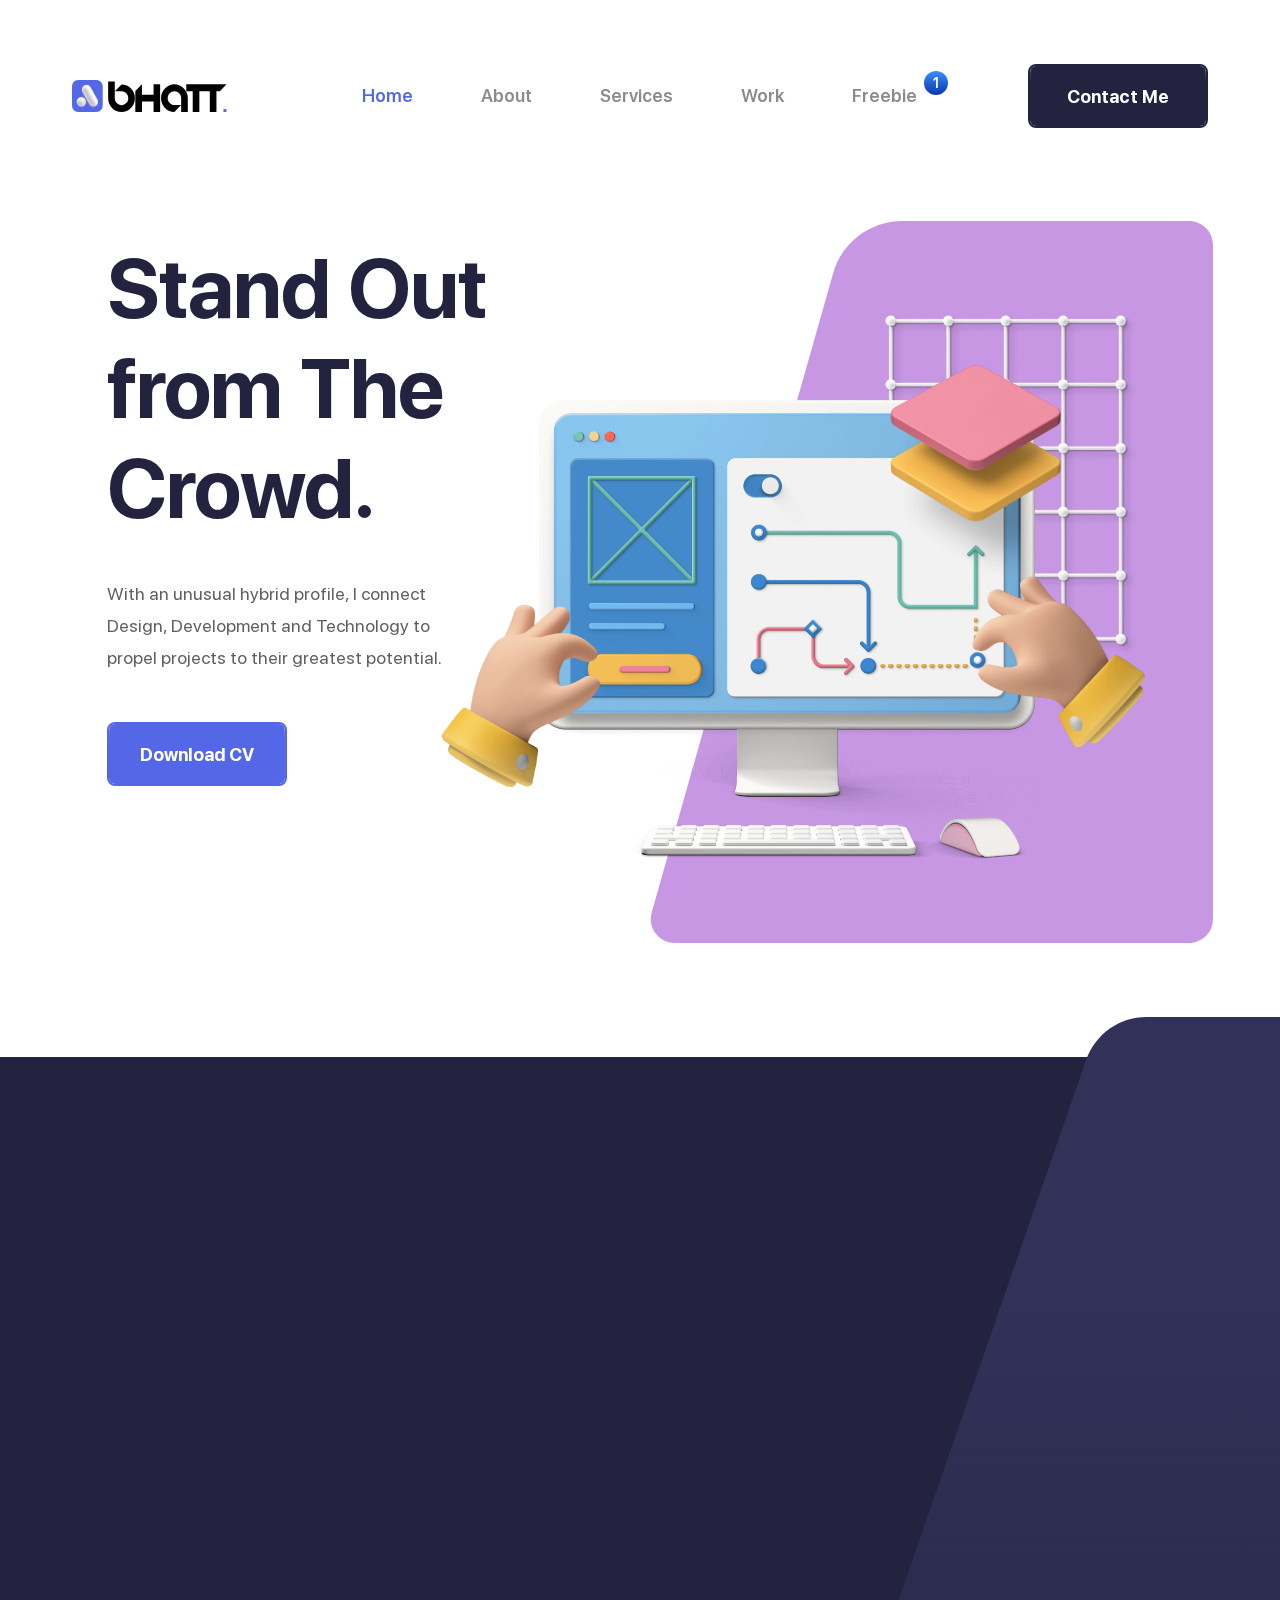
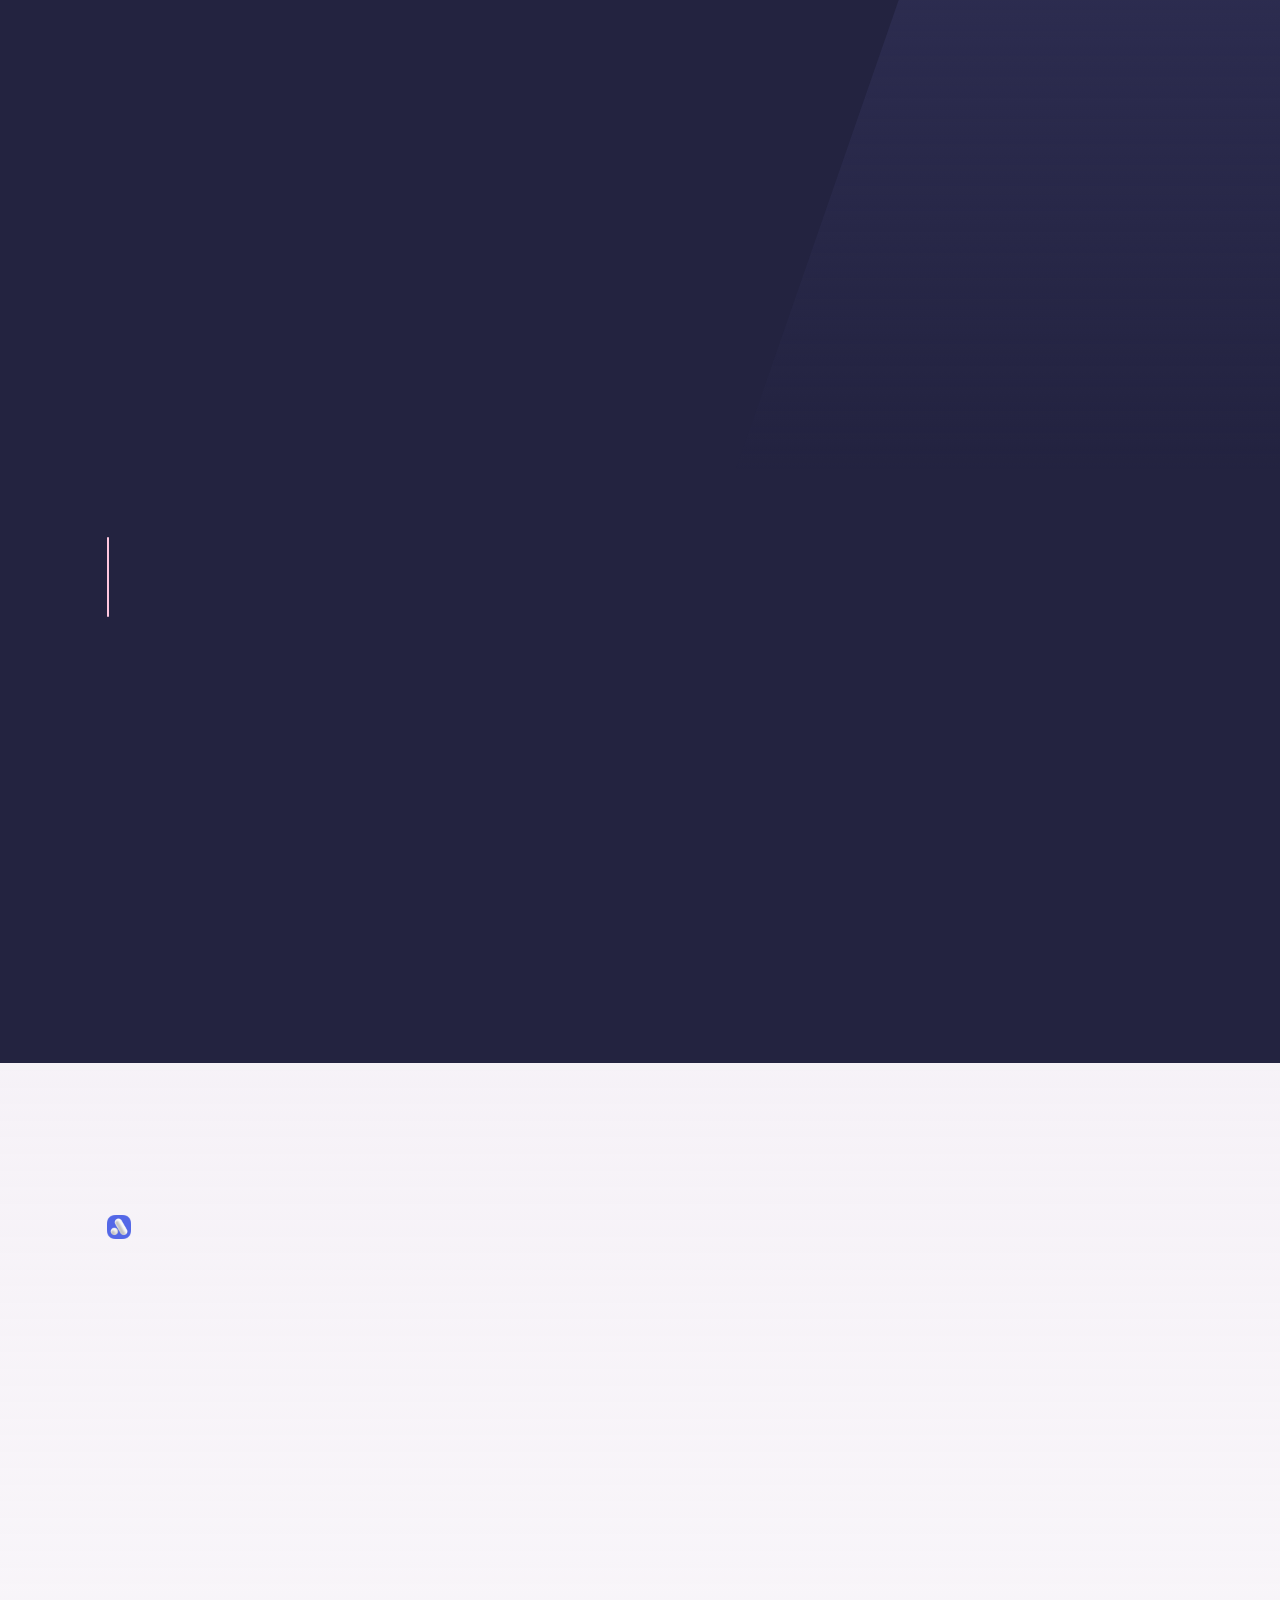
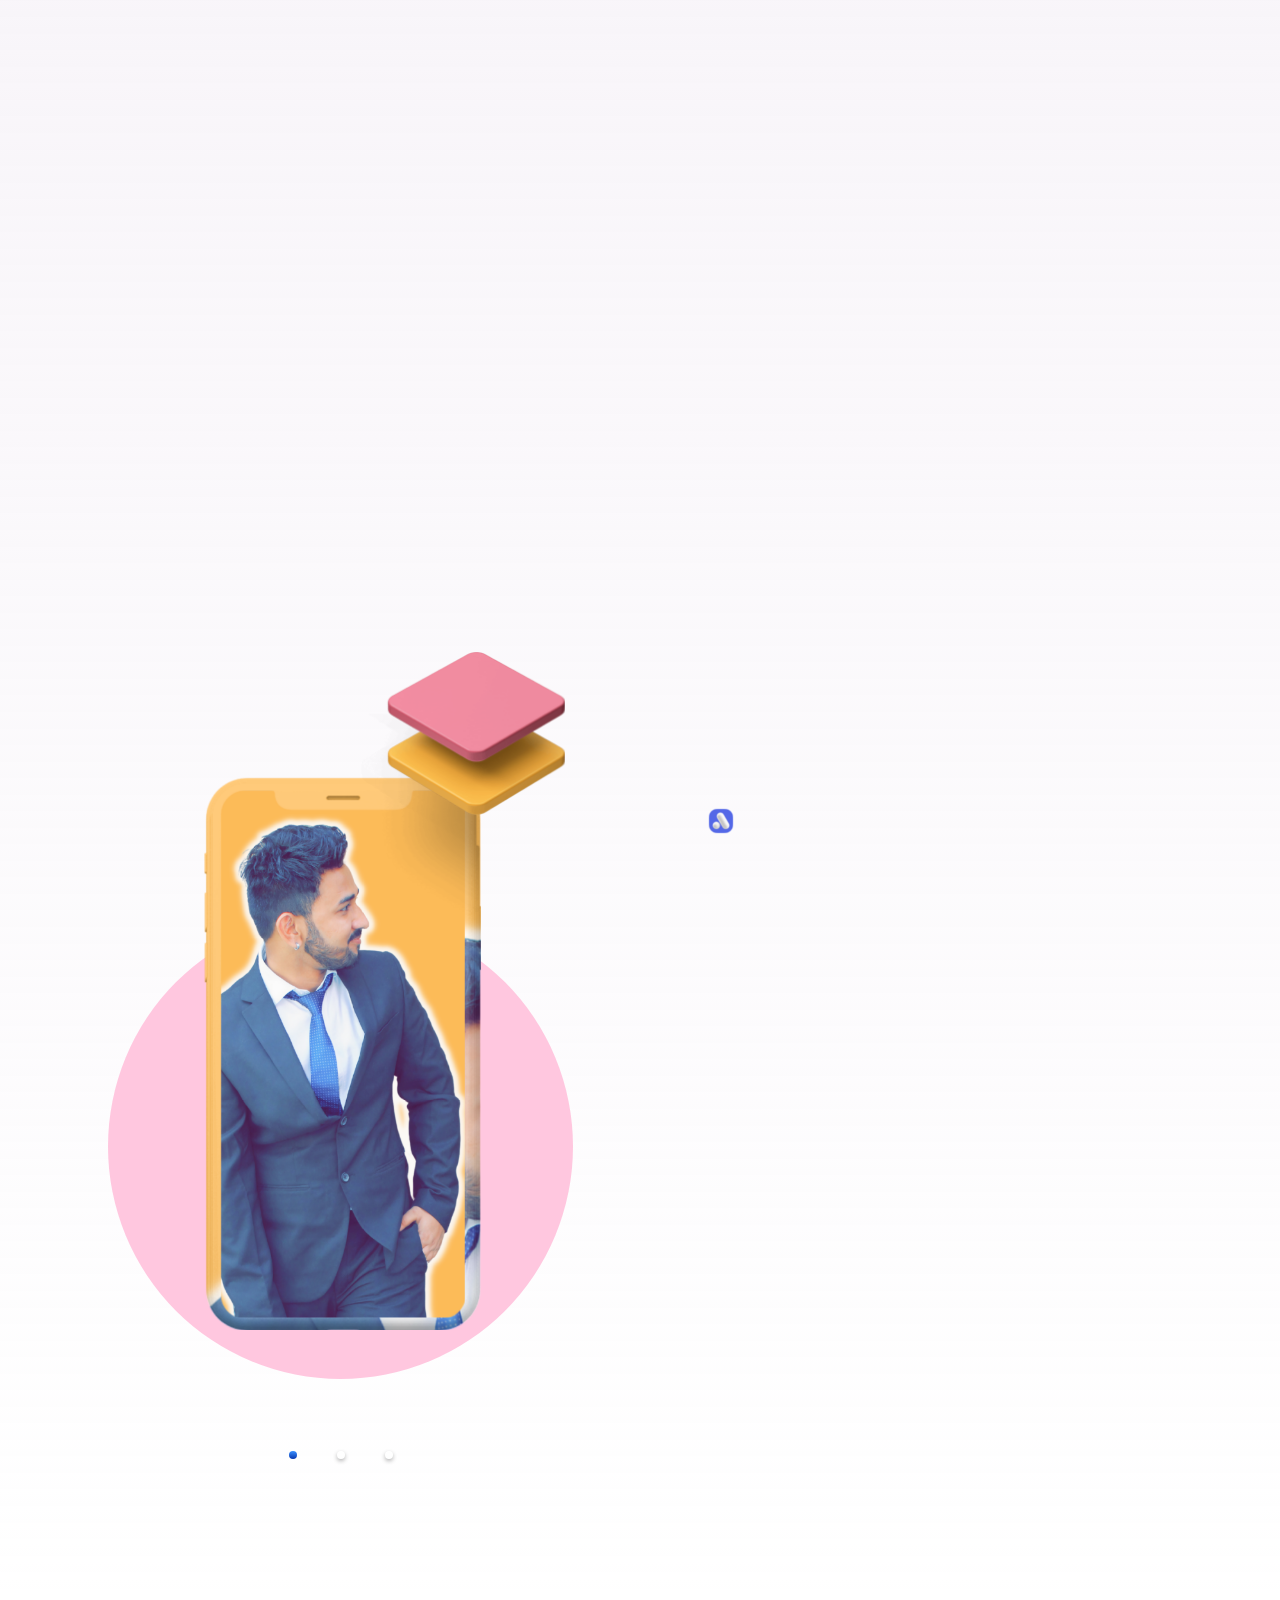
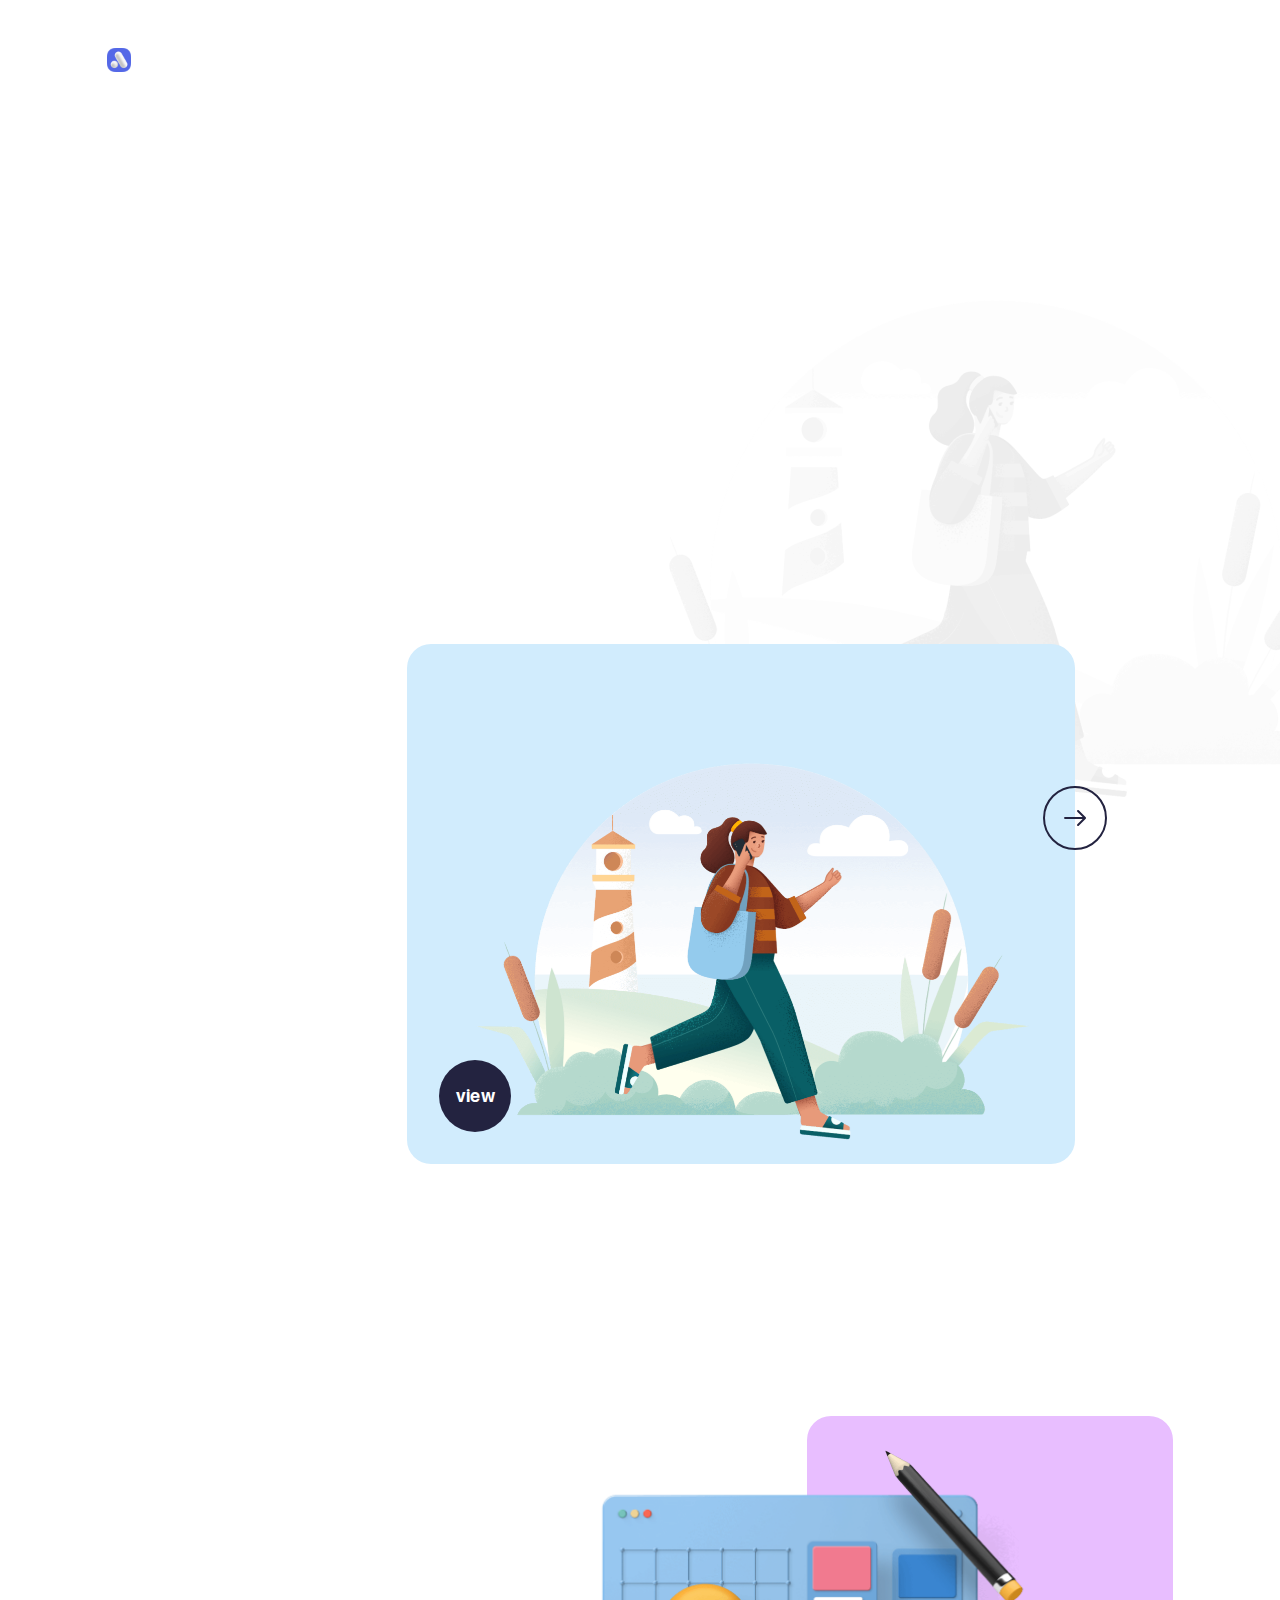
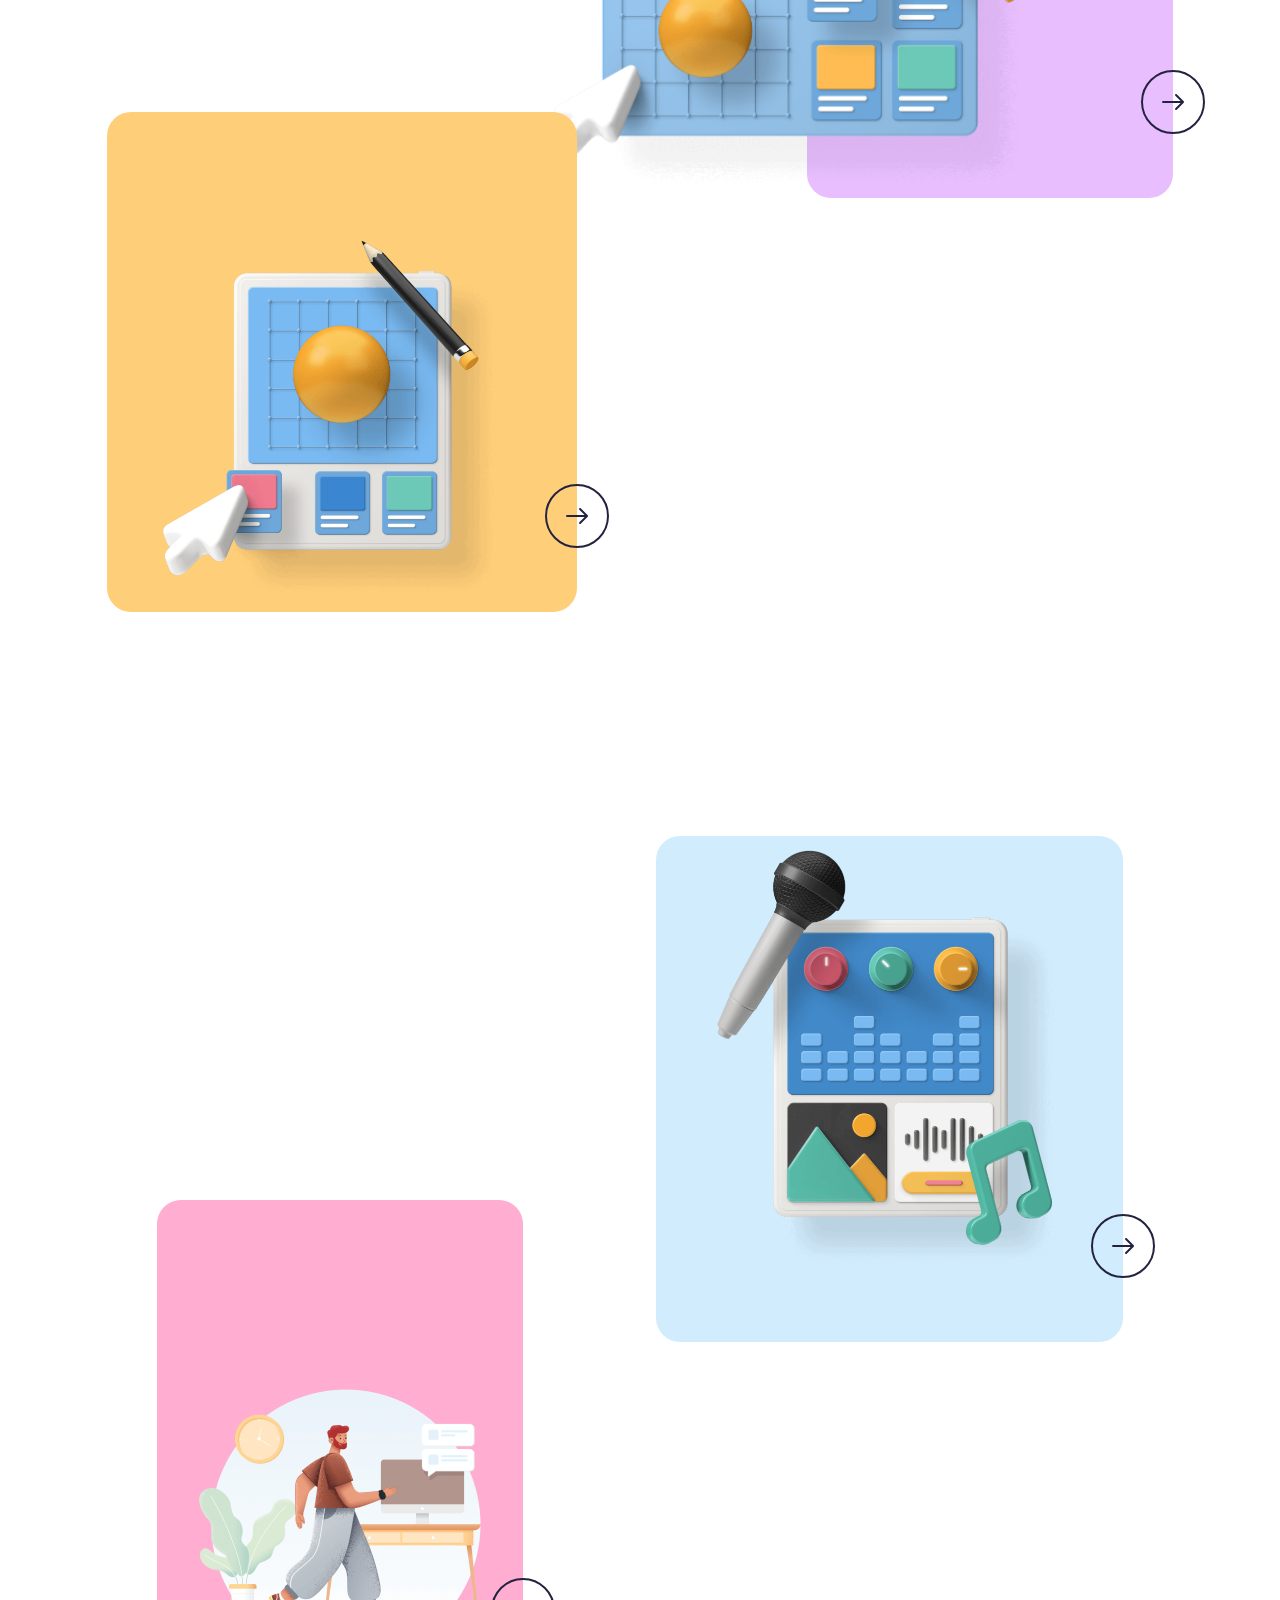
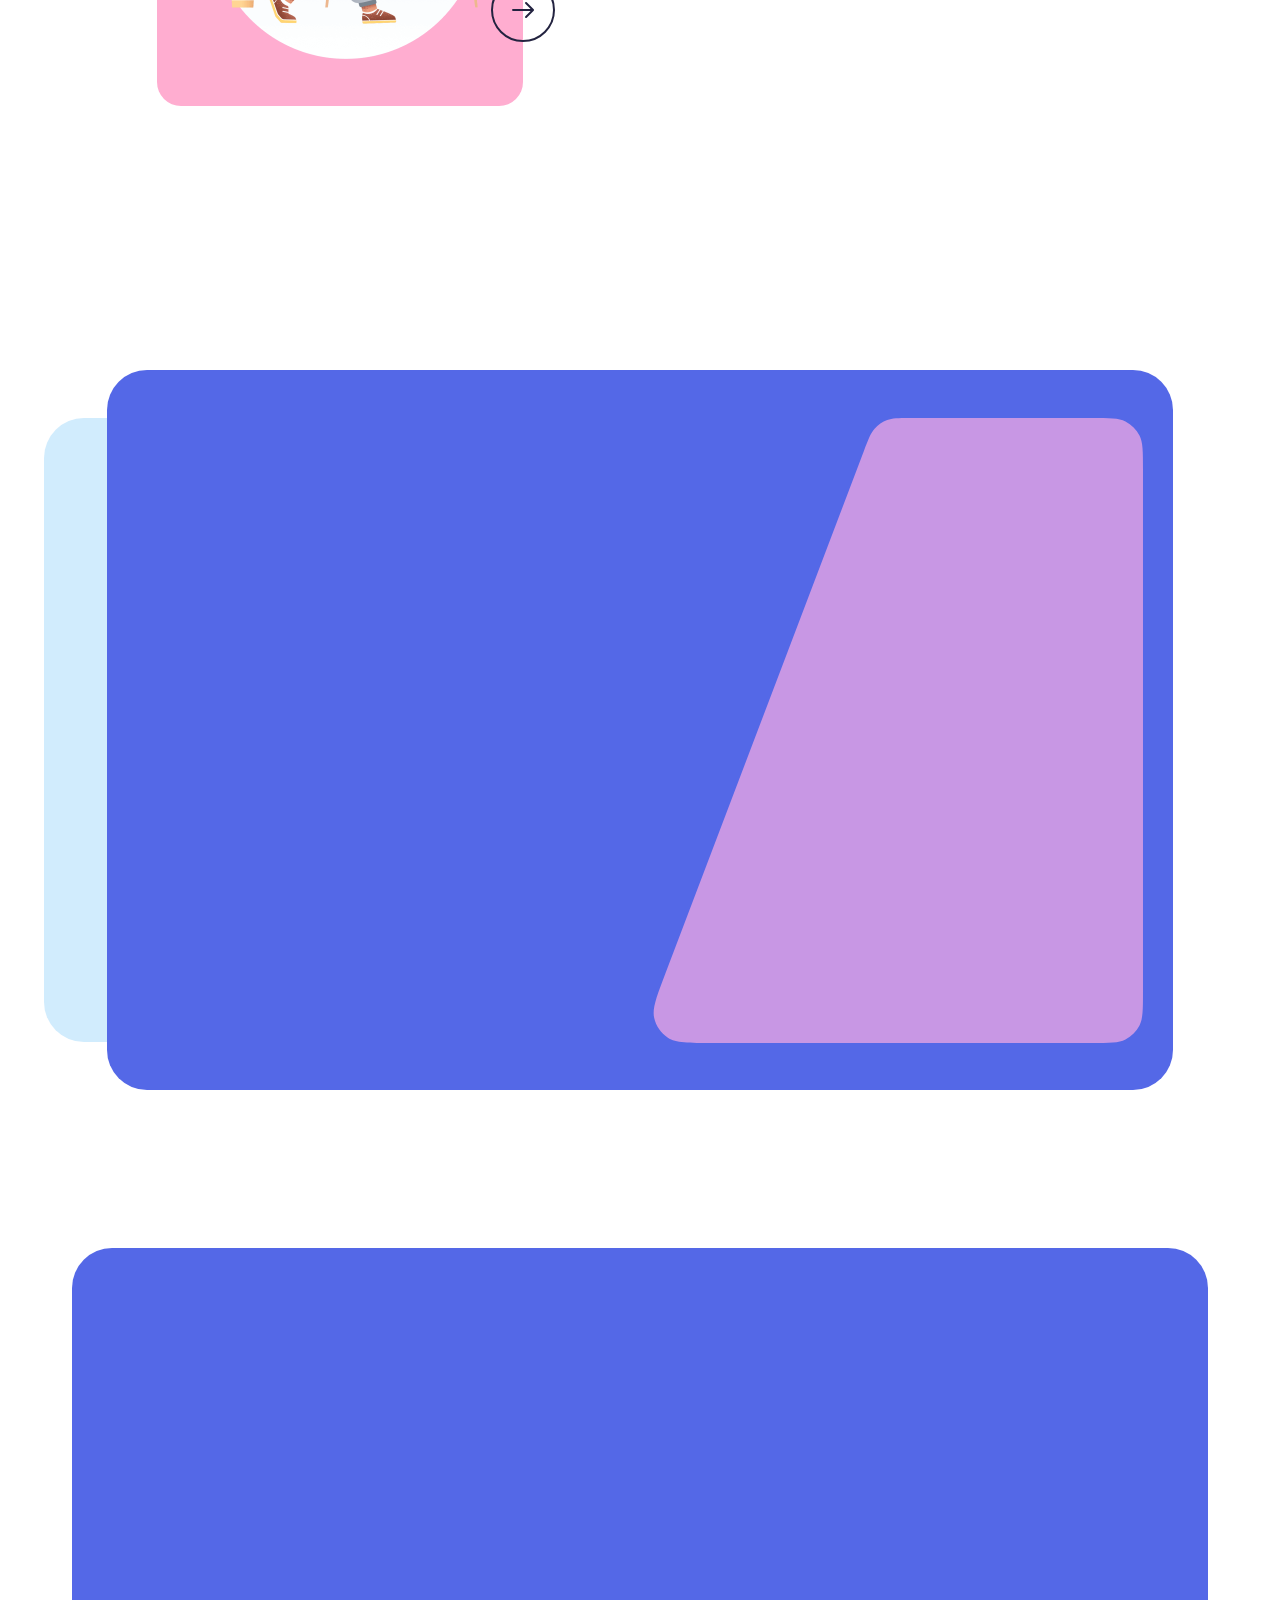
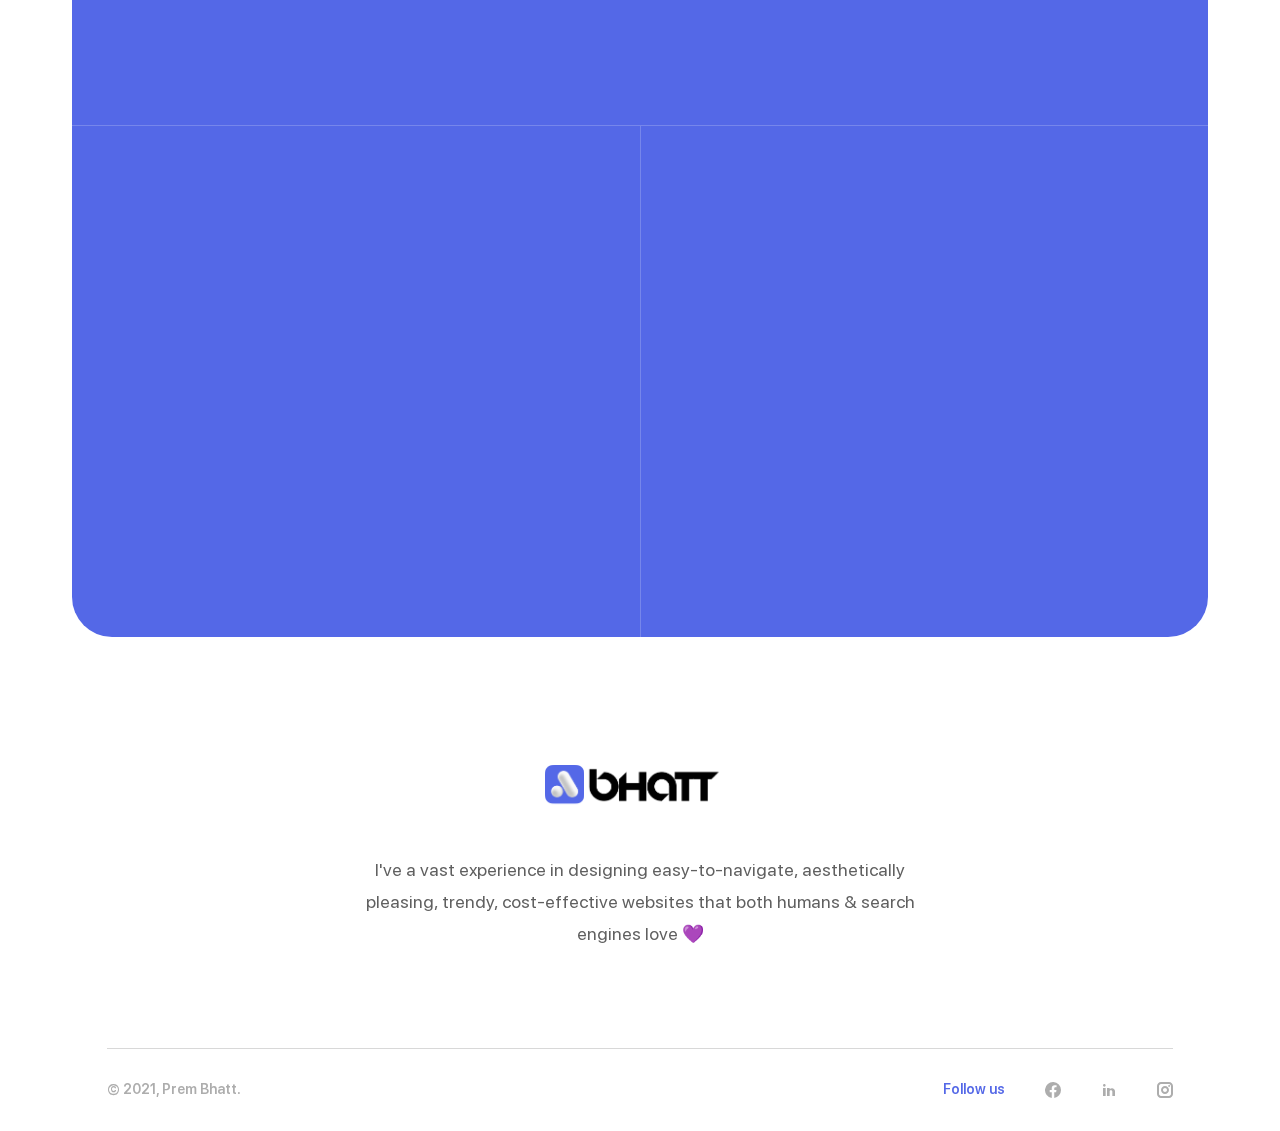
==== index.html @ 8d232302 "first commit" ====
<!DOCTYPE html>
<html lang="en">

<head>
  <meta charset="utf-8">
  <title>Prem Bhatt</title>
  <meta http-equiv="X-UA-Compatible" content="IE=Edge">
  <meta name="viewport" content="width=device-width, initial-scale=1, maximum-scale=1.0, user-scalable=no">
  <meta name="format-detection" content="telephone=no">

  <link rel="stylesheet" media="all" href="css/app.css">
  <script>
    var viewportmeta = document.querySelector('meta[name="viewport"]');
    if (viewportmeta) {
      if (screen.width < 375) {
        var newScale = screen.width / 375;
        viewportmeta.content = 'width=375, minimum-scale=' + newScale + ', maximum-scale=1.0, user-scalable=no, initial-scale=' + newScale + '';
      }
      else {
        viewportmeta.content = 'width=device-width, maximum-scale=1.0, initial-scale=1.0';
      }
    }

  </script>
</head>

<body>
  <div class="page">
    <div class="main">
      <div class="header js-header">
        <div class="header__center center">
          <a class="header__logo js-header-logo" href="index.html">
            <img class="header__pic header__pic_black" src="img/logo_dark.svg" alt="" />
            <img class="header__pic header__pic_white" src="img/logo_light.svg" alt="" />
          </a>
          <div class="header__wrap js-header-wrap">
            <nav class="header__nav">
              <a class="header__item active" href="index.html">Home</a>
              <a class="header__item js-scroll" href="#about_me">About</a>
              <a class="header__item js-scroll" href="#services">Services</a>
              <a class="header__item js-scroll" href="#work">Work</a>
              <a class="header__item js-scroll" href="#freebie">Freebie
                <div class="header__counter">1</div>
              </a>
            </nav>
            <div class="header__social">
              <a class="header__link" href="#">
                <svg class="icon icon-facebook">
                  <use xlink:href="img/sprite.svg#icon-facebook"></use>
                </svg>
              </a>
              <a class="header__link" href="#">
                <svg class="icon icon-instagram">
                  <use xlink:href="img/sprite.svg#icon-linkedin"></use>
                </svg>
              </a>
              <a class="header__link" href="#">
                <svg class="icon icon-instagram">
                  <use xlink:href="img/sprite.svg#icon-instagram"></use>
                </svg>
              </a>
            </div>
            <div class="line">
              <svg class="line__svg" xmlns="http://www.w3.org/2000/svg" width="542" height="820">
                <path fill="none" stroke="#323259" stroke-width="2"
                  d="M67.002 1c-9.846 2.322-18.256 5.77-25.23 10.347C14.268 29.392 1 59 1 80.242c0 19.465 4.22 33.53 10.7 44.064 8.173 13.266 21.127 23.34 35.946 31.717S81 167.65 99.544 164.4s35.194-14.103 42.438-25.04c6.803-10.273 9.465-18.356 10.034-26.6.594-8.62.814-19.894-12.9-35.218-3.31-3.697-9.405-8.03-15.145-10.693-2.098-.973-14.094-6.014-27.454-5.476-11.45.46-24.028 5.89-30.787 11.675C50.498 86.087 44.87 111.313 47.656 129c2.55 16.172 13.563 35.116 33.645 48.24 11.517 7.526 26.962 13.923 42.67 16.554 15.095 2.53 36.494 6.735 53.47 12.248 16.285 5.29 28.394 11.897 31.848 13.942 6.62 3.92 11.166 8.683 13.38 10.648 4.286 3.803 19.582 21.91 25.16 36.19 9.54 24.417 8.908 49.09 8.256 54.772-1.8 15.703-7 27.963-12.697 37.603-9.28 15.704-21.97 24.68-33.526 28.574-10.768 3.63-20.613 2.77-24.24.96-5.258-2.624-13.262-6.02-18.323-15.728-.928-1.78-2.566-4.622-3.738-9.447-.664-2.732-1.82-19.51 3.738-34.634 2.365-6.435 7.644-21.235 18.323-34.158 14.42-17.453 35.752-33.512 45.406-39.992 16.803-11.278 32.187-19.34 48.6-22.522 3.183-.617 17.907-2.69 31.893-.54 13.195 2.03 25.598 8.157 31.39 11.784 12.017 7.524 21.507 18.63 28.876 37.773 1.484 3.855 2.396 10.446 2.868 15.367.5 5.11.503 8.59 0 14.718-1.117 13.603-4.78 29.58-14.285 47.846-3.29 6.323-8.076 14.9-16.05 25.698-4.696 6.36-13.85 17.642-27.464 33.846l-42.38 50.89c-16.087 20.25-28.28 36.992-36.11 52.17-5.392 10.447-15.198 27.915-20.753 48.628-1.272 4.743-5.466 30.186-2.688 54.394 2.714 23.655 12.28 45.97 21.036 60.27 19.17 31.318 50.474 51.02 59.716 55.687 19.282 9.734 45.952 18.277 76.11 25.364C399.75 772.703 430.5 777.88 466 785.023l175.725 33.055">
                </path>
              </svg>
            </div>
          </div>
          <a class="js-scroll" href="#contact_me">
            <button class="header__btn btn btn_dark">Contact Me</button>
          </a>
          <button class="header__burger js-header-burger"></button>
        </div>
        <div class="header__bg js-header-bg"></div>
      </div>
      <div class="main__center center">
        <div class="main__wrap">
          <h1 class="main__title title" data-aos>
            <p><span>Stand</span> <span>Out</span></p>
            <p><span>from</span> <span>The</span> </p>
            <p><span>Crowd.</span></p>
          </h1>
          <div class="main__info" data-aos="animation-translate-up" data-aos-delay="200">With an unusual hybrid profile,
            I connect Design, Development and Technology to propel projects to their greatest potential.
          </div>
          <div class="main__btn" data-aos="animation-translate-up" data-aos-delay="400">
            <a class="js-scroll" href="#work">
              <button class="btn btn_primary ">Download CV</button>
            </a>
          </div>
          <a class="main__scroll js-scroll" href="#details" data-aos="animation-translate-up">
            <div class="main__icon">
              <div class="main__arrows">
                <img class="main__pic" src="img/arrow-down.svg" alt="">
                <img class="main__pic" src="img/arrow-down.svg" alt="">
              </div>
            </div>
            <div class="main__text">Scroll down</div>
          </a>
        </div>
        <div class="main__bg" data-aos>
          <div class="main__preview"><img class="main__pic" src="img/main-pic-1.png" alt=""></div>
          <div class="main__preview"><img class="main__pic" src="img/main-pic-2.png" alt=""></div>
          <div class="main__preview"><img class="main__pic js-parallax" data-scale="1.6" data-orientation="up"
              src="img/main-pic-3.png" alt=""></div>
          <div class="main__preview"><img class="main__pic js-parallax" data-scale="1.3" data-orientation="down"
              src="img/main-pic-4.png" alt=""></div>
          <div class="main__preview"><img class="main__pic js-parallax" data-scale="1.2" data-orientation="right"
              src="img/main-pic-5.svg" alt=""></div>
          <div class="main__preview"><img class="main__pic js-parallax" data-scale="1.5" data-orientation="down"
              src="img/main-pic-6.png" alt=""></div>
        </div>
      </div>
      <div class="line">
        <svg class="line__svg" xmlns="http://www.w3.org/2000/svg" width="642" height="820">
          <path class="path" fill="none" stroke="#d1ecfd" stroke-width="2"
            d="M67.002 1c-9.846 2.322-18.256 5.77-25.23 10.347C14.268 29.392 1 59 1 80.242c0 19.465 4.22 33.53 10.7 44.064 8.173 13.266 21.127 23.34 35.946 31.717S81 167.65 99.544 164.4s35.194-14.103 42.438-25.04c6.803-10.273 9.465-18.356 10.034-26.6.594-8.62.814-19.894-12.9-35.218-3.31-3.697-9.405-8.03-15.145-10.693-2.098-.973-14.094-6.014-27.454-5.476-11.45.46-24.028 5.89-30.787 11.675C50.498 86.087 44.87 111.313 47.656 129c2.55 16.172 13.563 35.116 33.645 48.24 11.517 7.526 26.962 13.923 42.67 16.554 15.095 2.53 36.494 6.735 53.47 12.248 16.285 5.29 28.394 11.897 31.848 13.942 6.62 3.92 11.166 8.683 13.38 10.648 4.286 3.803 19.582 21.91 25.16 36.19 9.54 24.417 8.908 49.09 8.256 54.772-1.8 15.703-7 27.963-12.697 37.603-9.28 15.704-21.97 24.68-33.526 28.574-10.768 3.63-20.613 2.77-24.24.96-5.258-2.624-13.262-6.02-18.323-15.728-.928-1.78-2.566-4.622-3.738-9.447-.664-2.732-1.82-19.51 3.738-34.634 2.365-6.435 7.644-21.235 18.323-34.158 14.42-17.453 35.752-33.512 45.406-39.992 16.803-11.278 32.187-19.34 48.6-22.522 3.183-.617 17.907-2.69 31.893-.54 13.195 2.03 25.598 8.157 31.39 11.784 12.017 7.524 21.507 18.63 28.876 37.773 1.484 3.855 2.396 10.446 2.868 15.367.5 5.11.503 8.59 0 14.718-1.117 13.603-4.78 29.58-14.285 47.846-3.29 6.323-8.076 14.9-16.05 25.698-4.696 6.36-13.85 17.642-27.464 33.846l-42.38 50.89c-16.087 20.25-28.28 36.992-36.11 52.17-5.392 10.447-15.198 27.915-20.753 48.628-1.272 4.743-5.466 30.186-2.688 54.394 2.714 23.655 12.28 45.97 21.036 60.27 19.17 31.318 50.474 51.02 59.716 55.687 19.282 9.734 45.952 18.277 76.11 25.364C399.75 772.703 430.5 777.88 466 785.023l175.725 33.055">
          </path>
        </svg>
      </div>
    </div>
    <div class="details js-details" id="about_me">
      <div class="bg">
        <div class="bg__preview">
          <img class="bg__pic js-parallax" data-scale="1.3" data-orientation="left" src="img/bg.svg" alt="">
        </div>
      </div>
      <div class="details__center center">
        <div class="details__head head">
          <div class="head__box">
            <div class="head__stage stage" data-aos="animation-translate-right">
              <span class="stage__number">01.</span>Who I Am<div class="stage__logo">

              </div>
            </div>
            <h2 class="head__title h2" data-aos="animation-scale-y" data-aos-delay="200">I Make Designs that Lead and
              Inpire.</h2>
          </div>
          <div class="head__arrows arrows arrows_white" data-aos="animation-scale-y" data-aos-delay="400">
            <button class="arrows__prev js-prev">
              <svg class="icon icon-arrow-prev">
                <use xlink:href="img/sprite.svg#icon-arrow-prev"></use>
              </svg>
            </button>
            <button class="arrows__next js-next">
              <svg class="icon icon-arrow-next">
                <use xlink:href="img/sprite.svg#icon-arrow-next"></use>
              </svg>
            </button>
          </div>
          <select class="head__select js-details-select">
            <option>2017</option>
            <option>2018</option>
            <option>2019</option>
            <option selected>2020</option>
            <option>2021</option>
          </select>
        </div>
        <div class="details__body">
          <div class="details__years" data-aos="animation-translate-right">
            <div class="details__year js-details-year">2017<div class="details__line">
                <div class="details__dot"></div>
              </div>
            </div>
            <div class="details__year js-details-year">2018<div class="details__line">
                <div class="details__dot"></div>
              </div>
            </div>
            <div class="details__year js-details-year">2019<div class="details__line">
                <div class="details__dot"></div>
              </div>
            </div>
            <div class="details__year js-details-year active">2020<div class="details__line">
                <div class="details__dot"></div>
              </div>
            </div>
            <div class="details__year js-details-year">2021<div class="details__line">
                <div class="details__dot"></div>
              </div>
            </div>
          </div>
          <div class="details__container" data-aos="animation-translate-up">
            <div class="details__inner">
              <div class="details__slider js-details-slider">
                <div class="details__preview"><img class="details__pic" src="img/details-pic-1.png" alt=""></div>
                <div class="details__preview"><img class="details__pic" src="img/details-pic-2.png" alt=""></div>
                <div class="details__preview"><img class="details__pic" src="img/details-pic-3.png" alt=""></div>
                <div class="details__preview"><img class="details__pic" src="img/details-pic-1.png" alt=""></div>
                <div class="details__preview"><img class="details__pic" src="img/details-pic-2.png" alt=""></div>
              </div>
            </div>
          </div>
        </div>
        <div class="details__foot">
          <div class="details__wrap">
            <h5 class="details__info h5" data-aos="animation-scale-y">A design team building a curated marketplace for
              UI designers.</h5>
            <div class="details__text" data-aos="animation-scale-y" data-aos-delay="200">4,404 curated design resources
              to energize your creative workflow. We're a growing family of 334,531 designers and makers from around the
              world</div>
            <div class="details__btn" data-aos="animation-scale-y" data-aos-delay="400"><button
                class="btn btn_primary">Contact Us</button></div>
          </div>
          <div class="details__counter" data-aos>
            <div class="details__front"></div>
            <div class="details__back">
              <div class="details__number number">Yes!</div>
              <div class="details__category h6">I'm Available for Work 😅 </div>
            </div>
          </div>
        </div>
      </div>
      <div class="line" data-aos="animation-line" data-aos-offset="0"><svg class="line__svg"
          xmlns="http://www.w3.org/2000/svg" width="542" height="820">
          <path fill="none" stroke="#323259" stroke-width="2"
            d="M67.002 1c-9.846 2.322-18.256 5.77-25.23 10.347C14.268 29.392 1 59 1 80.242c0 19.465 4.22 33.53 10.7 44.064 8.173 13.266 21.127 23.34 35.946 31.717S81 167.65 99.544 164.4s35.194-14.103 42.438-25.04c6.803-10.273 9.465-18.356 10.034-26.6.594-8.62.814-19.894-12.9-35.218-3.31-3.697-9.405-8.03-15.145-10.693-2.098-.973-14.094-6.014-27.454-5.476-11.45.46-24.028 5.89-30.787 11.675C50.498 86.087 44.87 111.313 47.656 129c2.55 16.172 13.563 35.116 33.645 48.24 11.517 7.526 26.962 13.923 42.67 16.554 15.095 2.53 36.494 6.735 53.47 12.248 16.285 5.29 28.394 11.897 31.848 13.942 6.62 3.92 11.166 8.683 13.38 10.648 4.286 3.803 19.582 21.91 25.16 36.19 9.54 24.417 8.908 49.09 8.256 54.772-1.8 15.703-7 27.963-12.697 37.603-9.28 15.704-21.97 24.68-33.526 28.574-10.768 3.63-20.613 2.77-24.24.96-5.258-2.624-13.262-6.02-18.323-15.728-.928-1.78-2.566-4.622-3.738-9.447-.664-2.732-1.82-19.51 3.738-34.634 2.365-6.435 7.644-21.235 18.323-34.158 14.42-17.453 35.752-33.512 45.406-39.992 16.803-11.278 32.187-19.34 48.6-22.522 3.183-.617 17.907-2.69 31.893-.54 13.195 2.03 25.598 8.157 31.39 11.784 12.017 7.524 21.507 18.63 28.876 37.773 1.484 3.855 2.396 10.446 2.868 15.367.5 5.11.503 8.59 0 14.718-1.117 13.603-4.78 29.58-14.285 47.846-3.29 6.323-8.076 14.9-16.05 25.698-4.696 6.36-13.85 17.642-27.464 33.846l-42.38 50.89c-16.087 20.25-28.28 36.992-36.11 52.17-5.392 10.447-15.198 27.915-20.753 48.628-1.272 4.743-5.466 30.186-2.688 54.394 2.714 23.655 12.28 45.97 21.036 60.27 19.17 31.318 50.474 51.02 59.716 55.687 19.282 9.734 45.952 18.277 76.11 25.364C399.75 772.703 430.5 777.88 466 785.023l175.725 33.055">
          </path>
        </svg>
      </div>
    </div>

    <div class="wrapper">
      <div class="lines">
        <div class="line" data-aos="animation-line" data-aos-offset="0"><svg class="line__svg"
            xmlns="http://www.w3.org/2000/svg" width="542" height="820">
            <path fill="none" stroke="#9A97ED" stroke-width="2"
              d="M67.002 1c-9.846 2.322-18.256 5.77-25.23 10.347C14.268 29.392 1 59 1 80.242c0 19.465 4.22 33.53 10.7 44.064 8.173 13.266 21.127 23.34 35.946 31.717S81 167.65 99.544 164.4s35.194-14.103 42.438-25.04c6.803-10.273 9.465-18.356 10.034-26.6.594-8.62.814-19.894-12.9-35.218-3.31-3.697-9.405-8.03-15.145-10.693-2.098-.973-14.094-6.014-27.454-5.476-11.45.46-24.028 5.89-30.787 11.675C50.498 86.087 44.87 111.313 47.656 129c2.55 16.172 13.563 35.116 33.645 48.24 11.517 7.526 26.962 13.923 42.67 16.554 15.095 2.53 36.494 6.735 53.47 12.248 16.285 5.29 28.394 11.897 31.848 13.942 6.62 3.92 11.166 8.683 13.38 10.648 4.286 3.803 19.582 21.91 25.16 36.19 9.54 24.417 8.908 49.09 8.256 54.772-1.8 15.703-7 27.963-12.697 37.603-9.28 15.704-21.97 24.68-33.526 28.574-10.768 3.63-20.613 2.77-24.24.96-5.258-2.624-13.262-6.02-18.323-15.728-.928-1.78-2.566-4.622-3.738-9.447-.664-2.732-1.82-19.51 3.738-34.634 2.365-6.435 7.644-21.235 18.323-34.158 14.42-17.453 35.752-33.512 45.406-39.992 16.803-11.278 32.187-19.34 48.6-22.522 3.183-.617 17.907-2.69 31.893-.54 13.195 2.03 25.598 8.157 31.39 11.784 12.017 7.524 21.507 18.63 28.876 37.773 1.484 3.855 2.396 10.446 2.868 15.367.5 5.11.503 8.59 0 14.718-1.117 13.603-4.78 29.58-14.285 47.846-3.29 6.323-8.076 14.9-16.05 25.698-4.696 6.36-13.85 17.642-27.464 33.846l-42.38 50.89c-16.087 20.25-28.28 36.992-36.11 52.17-5.392 10.447-15.198 27.915-20.753 48.628-1.272 4.743-5.466 30.186-2.688 54.394 2.714 23.655 12.28 45.97 21.036 60.27 19.17 31.318 50.474 51.02 59.716 55.687 19.282 9.734 45.952 18.277 76.11 25.364C399.75 772.703 430.5 777.88 466 785.023l175.725 33.055">
            </path>
          </svg></div>
        <div class="line" data-aos="animation-line" data-aos-offset="0"><svg class="line__svg"
            xmlns="http://www.w3.org/2000/svg" width="542" height="820">
            <path fill="none" stroke="#9A97ED" stroke-width="2"
              d="M67.002 1c-9.846 2.322-18.256 5.77-25.23 10.347C14.268 29.392 1 59 1 80.242c0 19.465 4.22 33.53 10.7 44.064 8.173 13.266 21.127 23.34 35.946 31.717S81 167.65 99.544 164.4s35.194-14.103 42.438-25.04c6.803-10.273 9.465-18.356 10.034-26.6.594-8.62.814-19.894-12.9-35.218-3.31-3.697-9.405-8.03-15.145-10.693-2.098-.973-14.094-6.014-27.454-5.476-11.45.46-24.028 5.89-30.787 11.675C50.498 86.087 44.87 111.313 47.656 129c2.55 16.172 13.563 35.116 33.645 48.24 11.517 7.526 26.962 13.923 42.67 16.554 15.095 2.53 36.494 6.735 53.47 12.248 16.285 5.29 28.394 11.897 31.848 13.942 6.62 3.92 11.166 8.683 13.38 10.648 4.286 3.803 19.582 21.91 25.16 36.19 9.54 24.417 8.908 49.09 8.256 54.772-1.8 15.703-7 27.963-12.697 37.603-9.28 15.704-21.97 24.68-33.526 28.574-10.768 3.63-20.613 2.77-24.24.96-5.258-2.624-13.262-6.02-18.323-15.728-.928-1.78-2.566-4.622-3.738-9.447-.664-2.732-1.82-19.51 3.738-34.634 2.365-6.435 7.644-21.235 18.323-34.158 14.42-17.453 35.752-33.512 45.406-39.992 16.803-11.278 32.187-19.34 48.6-22.522 3.183-.617 17.907-2.69 31.893-.54 13.195 2.03 25.598 8.157 31.39 11.784 12.017 7.524 21.507 18.63 28.876 37.773 1.484 3.855 2.396 10.446 2.868 15.367.5 5.11.503 8.59 0 14.718-1.117 13.603-4.78 29.58-14.285 47.846-3.29 6.323-8.076 14.9-16.05 25.698-4.696 6.36-13.85 17.642-27.464 33.846l-42.38 50.89c-16.087 20.25-28.28 36.992-36.11 52.17-5.392 10.447-15.198 27.915-20.753 48.628-1.272 4.743-5.466 30.186-2.688 54.394 2.714 23.655 12.28 45.97 21.036 60.27 19.17 31.318 50.474 51.02 59.716 55.687 19.282 9.734 45.952 18.277 76.11 25.364C399.75 772.703 430.5 777.88 466 785.023l175.725 33.055">
            </path>
          </svg></div>
      </div>
      <div class="work js-work" id="services">
        <div class="work__center center">
          <div class="work__head head">
            <div class="head__box">
              <div class="head__stage stage"><span class="stage__line" data-aos="animation-translate-right"><span
                    class="stage__number">02.</span> What We Do</span>
                <div class="stage__logo"><img class="stage__pic" src="img/logo-sm.png" alt=""></div>
              </div>
              <h2 class="head__title h2" data-aos="animation-scale-y" data-aos-delay="200">We Make Designs that Lead and
                Inpire.</h2>
            </div>
            <div class="head__arrows arrows" data-aos="animation-scale-y" data-aos-delay="400"><button
                class="arrows__prev js-prev"><svg class="icon icon-arrow-prev">
                  <use xlink:href="img/sprite.svg#icon-arrow-prev"></use>
                </svg></button><button class="arrows__next js-next"><svg class="icon icon-arrow-next">
                  <use xlink:href="img/sprite.svg#icon-arrow-next"></use>
                </svg></button></div>
          </div>
          <div class="work__inner" data-aos="animation-translate-up">
            <div class="work__container">
              <div class="work__slider js-work-slider">
                <div class="work__slide">
                  <div class="work__item">
                    <div class="work__preview"><img class="work__pic" src="img/work-pic-1.png" alt=""></div>
                    <h6 class="work__category h6">Strategy</h6>
                  </div>
                </div>
                <div class="work__slide">
                  <div class="work__item">
                    <div class="work__preview"><img class="work__pic" src="img/work-pic-2.png" alt=""></div>
                    <h6 class="work__category h6">Branding</h6>
                  </div>
                </div>
                <div class="work__slide">
                  <div class="work__item">
                    <div class="work__preview"><img class="work__pic" src="img/work-pic-3.png" alt=""></div>
                    <h6 class="work__category h6">Interactive</h6>
                  </div>
                </div>
                <div class="work__slide">
                  <div class="work__item">
                    <div class="work__preview"><img class="work__pic" src="img/work-pic-4.png" alt=""></div>
                    <h6 class="work__category h6">Communicate</h6>
                  </div>
                </div>
                <div class="work__slide">
                  <div class="work__item">
                    <div class="work__preview"><img class="work__pic" src="img/work-pic-5.png" alt=""></div>
                    <h6 class="work__category h6">Copywriting</h6>
                  </div>
                </div>
                <div class="work__slide">
                  <div class="work__item">
                    <div class="work__preview"><img class="work__pic" src="img/work-pic-6.png" alt=""></div>
                    <h6 class="work__category h6">Web Design</h6>
                  </div>
                </div>
                <div class="work__slide">
                  <div class="work__item">
                    <div class="work__preview"><img class="work__pic" src="img/work-pic-7.png" alt=""></div>
                    <h6 class="work__category h6">Mobile App</h6>
                  </div>
                </div>
                <div class="work__slide">
                  <div class="work__item">
                    <div class="work__preview"><img class="work__pic" src="img/work-pic-8.png" alt=""></div>
                    <h6 class="work__category h6">Motion Design</h6>
                  </div>
                </div>
              </div>
            </div>
          </div>
        </div>
      </div>
      <div class="achievement">
        <div class="achievement__center center">
          <div class="achievement__container">
            <div class="achievement__slider js-achievement-slider">
              <div class="achievement__slide">
                <div class="achievement__group">
                  <div class="achievement__preview"><img class="achievement__pic" src="img/Group 49.png"
                      alt=""></div>
                  <div class="achievement__preview"><img class="achievement__pic js-parallax" data-scale="1.3"
                      data-orientation="up" src="img/achievement-pic-2.svg" alt=""></div>
                  <div class="achievement__preview"><img class="achievement__pic js-parallax" data-scale="1.4"
                      data-orientation="down" src="img/achievement-pic-3.png" alt=""></div>
                </div>
              </div>
              <div class="achievement__slide">
                <div class="achievement__group">
                  <div class="achievement__preview"><img class="achievement__pic" src="img/achievement-pic-1.png"
                      alt=""></div>
                  <div class="achievement__preview"><img class="achievement__pic" src="img/achievement-pic-2.svg"
                      alt=""></div>
                  <div class="achievement__preview"><img class="achievement__pic" src="img/achievement-pic-3.png"
                      alt=""></div>
                </div>
              </div>
              <div class="achievement__slide">
                <div class="achievement__group">
                  <div class="achievement__preview"><img class="achievement__pic" src="img/achievement-pic-1.png"
                      alt=""></div>
                  <div class="achievement__preview"><img class="achievement__pic" src="img/achievement-pic-2.svg"
                      alt=""></div>
                  <div class="achievement__preview"><img class="achievement__pic" src="img/achievement-pic-3.png"
                      alt=""></div>
                </div>
              </div>
            </div>
          </div>
          <div class="achievement__wrap">
            <div class="achievement__stage stage"><span class="stage__line" data-aos="animation-translate-right"><span
                  class="stage__number">03.</span> Achievement</span>
              <div class="stage__logo"><img class="stage__pic" src="img/logo-sm.png" alt=""></div>
            </div>
            <h5 class="achievement__title h5" data-aos="animation-scale-y" data-aos-delay="200">A design team building a
              curated marketplace for UI designers.</h5>
            <div class="achievement__number number" data-aos><span>6</span><span>8</span></div>
            <div class="achievement__info h6" data-aos="animation-scale-y" data-aos-delay="600">
              <span>😎</span>Successful Projects
            </div>
          </div>
        </div>
      </div>
    </div>
    <div class="projects" id="work">
      <div class="projects__center center">
        <div class="projects__head head">
          <div class="head__box">
            <div class="head__stage stage"><span class="stage__line" data-aos="animation-translate-right"><span
                  class="stage__number">04.</span> Famous Projects</span>
              <div class="stage__logo"><img class="stage__pic" src="img/logo-sm.png" alt=""></div>
            </div>
            <h2 class="head__title title" data-aos="animation-scale-y" data-aos-delay="200">SELECTED WORK!</h2>
            <div class="head__text" data-aos="animation-scale-y" data-aos-delay="400">My portfolio covers a wide angle
              of collaborations with large and small companies. A few examples of my work are below, however many of my
              projects are unavailable due to Non Disclosure Agreements (NDAs).
            </div>
          </div>
          <div class="head__btns" data-aos="animation-scale-y" data-aos-delay="400"><button
              class="head__btn btn btn_primary">Contact Us</button></div>
        </div>
        <div class="projects__body">
          <div class="projects__desc">
            <div class="projects__category category" data-aos="animation-scale-y">Featured Product</div>
            <h4 class="projects__info h4" data-aos="animation-scale-y" data-aos-delay="200">Sapiens: The Free Character
              Builder App.</h4>
            <div class="projects__text" data-aos="animation-scale-y" data-aos-delay="400">Beautiful library of modular,
              component-based character illustrations free to use for all your personal or client projects.</div><a
              class="projects__arrow arrow" data-aos="animation-scale-y" data-aos-delay="600" href="case.html">
              <div class="arrow__line"><svg class="icon icon-arrow-next">
                  <use xlink:href="img/sprite.svg#icon-arrow-next"></use>
                </svg><svg class="icon icon-arrow-next">
                  <use xlink:href="img/sprite.svg#icon-arrow-next"></use>
                </svg></div>
            </a>
          </div>
          <div class="projects__preview"><a class="projects__view" href="#">view</a><a class="projects__arrow arrow"
              href="case.html">
              <div class="arrow__line"><svg class="icon icon-arrow-next">
                  <use xlink:href="img/sprite.svg#icon-arrow-next"></use>
                </svg><svg class="icon icon-arrow-next">
                  <use xlink:href="img/sprite.svg#icon-arrow-next"></use>
                </svg></div>
            </a>
            <div class="projects__img"><img class="projects__pic js-parallax" data-scale="1.3" data-orientation="up"
                src="img/projects-pic-1.png" alt=""></div>
          </div>
        </div>
        <div class="projects__list">
          <div class="projects__item">
            <h4 class="projects__info h4" data-aos="animation-scale-y">Bento Vol. 2</h4>
            <div class="projects__preview">
              <div class="projects__img"><img class="projects__pic js-parallax" data-scale="1.3"
                  data-orientation="right" src="img/projects-pic-2.png" alt=""></div><a class="projects__arrow arrow"
                href="case.html">
                <div class="arrow__line"><svg class="icon icon-arrow-next">
                    <use xlink:href="img/sprite.svg#icon-arrow-next"></use>
                  </svg><svg class="icon icon-arrow-next">
                    <use xlink:href="img/sprite.svg#icon-arrow-next"></use>
                  </svg></div>
              </a>
            </div>
            <div class="projects__text" data-aos="animation-scale-y" data-aos-offset="200">Agency is a full-service
              agency, busy designing and building beautiful digital products, brands, and experiences.</div><a
              class="projects__arrow arrow" data-aos="animation-scale-y" data-aos-delay="400" href="case.html">
              <div class="arrow__line"><svg class="icon icon-arrow-next">
                  <use xlink:href="img/sprite.svg#icon-arrow-next"></use>
                </svg><svg class="icon icon-arrow-next">
                  <use xlink:href="img/sprite.svg#icon-arrow-next"></use>
                </svg></div>
            </a>
          </div>
          <div class="projects__item">
            <h4 class="projects__info h4" data-aos="animation-scale-y">Bento 3D Illustration</h4>
            <div class="projects__preview">
              <div class="projects__img"><img class="projects__pic js-parallax" data-scale="1.3" data-orientation="up"
                  src="img/projects-pic-3.png" alt=""></div><a class="projects__arrow arrow" href="case.html">
                <div class="arrow__line"><svg class="icon icon-arrow-next">
                    <use xlink:href="img/sprite.svg#icon-arrow-next"></use>
                  </svg><svg class="icon icon-arrow-next">
                    <use xlink:href="img/sprite.svg#icon-arrow-next"></use>
                  </svg></div>
              </a>
            </div>
            <div class="projects__text" data-aos="animation-scale-y" data-aos-offset="200">Agency is a full-service
              agency, busy designing and building beautiful digital products, brands, and experiences.</div><a
              class="projects__arrow arrow" data-aos="animation-scale-y" data-aos-delay="400" href="case.html">
              <div class="arrow__line"><svg class="icon icon-arrow-next">
                  <use xlink:href="img/sprite.svg#icon-arrow-next"></use>
                </svg><svg class="icon icon-arrow-next">
                  <use xlink:href="img/sprite.svg#icon-arrow-next"></use>
                </svg></div>
            </a>
          </div>
          <div class="projects__item">
            <h4 class="projects__info h4" data-aos="animation-scale-y">Bento Vol. 3</h4>
            <div class="projects__preview">
              <div class="projects__img"><img class="projects__pic js-parallax" data-scale="1.2" data-orientation="down"
                  src="img/projects-pic-4.png" alt=""></div><a class="projects__arrow arrow" href="case.html">
                <div class="arrow__line"><svg class="icon icon-arrow-next">
                    <use xlink:href="img/sprite.svg#icon-arrow-next"></use>
                  </svg><svg class="icon icon-arrow-next">
                    <use xlink:href="img/sprite.svg#icon-arrow-next"></use>
                  </svg></div>
              </a>
            </div>
            <div class="projects__text" data-aos="animation-scale-y" data-aos-offset="200">Agency is a full-service
              agency, busy designing and building beautiful digital products, brands, and experiences.</div><a
              class="projects__arrow arrow" data-aos="animation-scale-y" data-aos-delay="400" href="case.html">
              <div class="arrow__line"><svg class="icon icon-arrow-next">
                  <use xlink:href="img/sprite.svg#icon-arrow-next"></use>
                </svg><svg class="icon icon-arrow-next">
                  <use xlink:href="img/sprite.svg#icon-arrow-next"></use>
                </svg></div>
            </a>
          </div>
          <div class="projects__item">
            <h4 class="projects__info h4" data-aos="animation-scale-y">Sapiens: Man</h4>
            <div class="projects__preview">
              <div class="projects__img"><img class="projects__pic js-parallax" data-scale="1.4" data-orientation="up"
                  src="img/projects-pic-5.png" alt=""></div><a class="projects__arrow arrow" href="case.html">
                <div class="arrow__line"><svg class="icon icon-arrow-next">
                    <use xlink:href="img/sprite.svg#icon-arrow-next"></use>
                  </svg><svg class="icon icon-arrow-next">
                    <use xlink:href="img/sprite.svg#icon-arrow-next"></use>
                  </svg></div>
              </a>
            </div>
            <div class="projects__text" data-aos="animation-scale-y" data-aos-offset="200">Agency is a full-service
              agency, busy designing and building beautiful digital products, brands, and experiences.</div><a
              class="projects__arrow arrow" data-aos="animation-scale-y" data-aos-delay="400" href="case.html">
              <div class="arrow__line"><svg class="icon icon-arrow-next">
                  <use xlink:href="img/sprite.svg#icon-arrow-next"></use>
                </svg><svg class="icon icon-arrow-next">
                  <use xlink:href="img/sprite.svg#icon-arrow-next"></use>
                </svg></div>
            </a>
          </div>
        </div>
        <div class="projects__btn" data-aos="animation-scale-y"><button class="btn btn_primary">Contact Us</button>
        </div>
      </div>
      <div class="lines">
        <div class="line" data-aos="animation-line" data-aos-offset="0"><svg class="line__svg"
            xmlns="http://www.w3.org/2000/svg" width="542" height="820">
            <path fill="none" stroke="#9A97ED" stroke-width="2"
              d="M67.002 1c-9.846 2.322-18.256 5.77-25.23 10.347C14.268 29.392 1 59 1 80.242c0 19.465 4.22 33.53 10.7 44.064 8.173 13.266 21.127 23.34 35.946 31.717S81 167.65 99.544 164.4s35.194-14.103 42.438-25.04c6.803-10.273 9.465-18.356 10.034-26.6.594-8.62.814-19.894-12.9-35.218-3.31-3.697-9.405-8.03-15.145-10.693-2.098-.973-14.094-6.014-27.454-5.476-11.45.46-24.028 5.89-30.787 11.675C50.498 86.087 44.87 111.313 47.656 129c2.55 16.172 13.563 35.116 33.645 48.24 11.517 7.526 26.962 13.923 42.67 16.554 15.095 2.53 36.494 6.735 53.47 12.248 16.285 5.29 28.394 11.897 31.848 13.942 6.62 3.92 11.166 8.683 13.38 10.648 4.286 3.803 19.582 21.91 25.16 36.19 9.54 24.417 8.908 49.09 8.256 54.772-1.8 15.703-7 27.963-12.697 37.603-9.28 15.704-21.97 24.68-33.526 28.574-10.768 3.63-20.613 2.77-24.24.96-5.258-2.624-13.262-6.02-18.323-15.728-.928-1.78-2.566-4.622-3.738-9.447-.664-2.732-1.82-19.51 3.738-34.634 2.365-6.435 7.644-21.235 18.323-34.158 14.42-17.453 35.752-33.512 45.406-39.992 16.803-11.278 32.187-19.34 48.6-22.522 3.183-.617 17.907-2.69 31.893-.54 13.195 2.03 25.598 8.157 31.39 11.784 12.017 7.524 21.507 18.63 28.876 37.773 1.484 3.855 2.396 10.446 2.868 15.367.5 5.11.503 8.59 0 14.718-1.117 13.603-4.78 29.58-14.285 47.846-3.29 6.323-8.076 14.9-16.05 25.698-4.696 6.36-13.85 17.642-27.464 33.846l-42.38 50.89c-16.087 20.25-28.28 36.992-36.11 52.17-5.392 10.447-15.198 27.915-20.753 48.628-1.272 4.743-5.466 30.186-2.688 54.394 2.714 23.655 12.28 45.97 21.036 60.27 19.17 31.318 50.474 51.02 59.716 55.687 19.282 9.734 45.952 18.277 76.11 25.364C399.75 772.703 430.5 777.88 466 785.023l175.725 33.055">
            </path>
          </svg></div>
        <div class="line" data-aos="animation-line" data-aos-offset="0"><svg class="line__svg"
            xmlns="http://www.w3.org/2000/svg" width="542" height="820">
            <path fill="none" stroke="#9A97ED" stroke-width="2"
              d="M67.002 1c-9.846 2.322-18.256 5.77-25.23 10.347C14.268 29.392 1 59 1 80.242c0 19.465 4.22 33.53 10.7 44.064 8.173 13.266 21.127 23.34 35.946 31.717S81 167.65 99.544 164.4s35.194-14.103 42.438-25.04c6.803-10.273 9.465-18.356 10.034-26.6.594-8.62.814-19.894-12.9-35.218-3.31-3.697-9.405-8.03-15.145-10.693-2.098-.973-14.094-6.014-27.454-5.476-11.45.46-24.028 5.89-30.787 11.675C50.498 86.087 44.87 111.313 47.656 129c2.55 16.172 13.563 35.116 33.645 48.24 11.517 7.526 26.962 13.923 42.67 16.554 15.095 2.53 36.494 6.735 53.47 12.248 16.285 5.29 28.394 11.897 31.848 13.942 6.62 3.92 11.166 8.683 13.38 10.648 4.286 3.803 19.582 21.91 25.16 36.19 9.54 24.417 8.908 49.09 8.256 54.772-1.8 15.703-7 27.963-12.697 37.603-9.28 15.704-21.97 24.68-33.526 28.574-10.768 3.63-20.613 2.77-24.24.96-5.258-2.624-13.262-6.02-18.323-15.728-.928-1.78-2.566-4.622-3.738-9.447-.664-2.732-1.82-19.51 3.738-34.634 2.365-6.435 7.644-21.235 18.323-34.158 14.42-17.453 35.752-33.512 45.406-39.992 16.803-11.278 32.187-19.34 48.6-22.522 3.183-.617 17.907-2.69 31.893-.54 13.195 2.03 25.598 8.157 31.39 11.784 12.017 7.524 21.507 18.63 28.876 37.773 1.484 3.855 2.396 10.446 2.868 15.367.5 5.11.503 8.59 0 14.718-1.117 13.603-4.78 29.58-14.285 47.846-3.29 6.323-8.076 14.9-16.05 25.698-4.696 6.36-13.85 17.642-27.464 33.846l-42.38 50.89c-16.087 20.25-28.28 36.992-36.11 52.17-5.392 10.447-15.198 27.915-20.753 48.628-1.272 4.743-5.466 30.186-2.688 54.394 2.714 23.655 12.28 45.97 21.036 60.27 19.17 31.318 50.474 51.02 59.716 55.687 19.282 9.734 45.952 18.277 76.11 25.364C399.75 772.703 430.5 777.88 466 785.023l175.725 33.055">
            </path>
          </svg></div>
      </div>
    </div>
    <div class="talent" id="freebie">
      <div class="talent__center center">
        <div class="talent__container">
          <div class="talent__bg" data-aos data-aos-offset="0">
            <div class="talent__preview"><img class="talent__pic" src="img/talent-pic-1.png" alt=""></div>
            <div class="talent__preview"><img class="talent__pic" src="img/talent-pic-2.png" alt=""></div>
            <div class="talent__preview"><img class="talent__pic" src="img/talent-pic-3.png" alt=""></div>
            <div class="talent__preview"><img class="talent__pic" src="img/talent-pic-4.png" alt=""></div>
            <div class="talent__preview"><img class="talent__pic" src="img/logo-sm-pink.png" alt=""></div>
          </div>
          <div class="talent__wrap">
            <div class="talent__stage stage" data-aos="animation-translate-right"><span class="stage__number">05.</span>
              Call to action</div>
            <h2 class="talent__title h2" data-aos="animation-scale-y" data-aos-offset="200">We Are Looking for Talented
              Designers</h2>
            <div class="talent__btn" data-aos="animation-scale-y" data-aos-offset="400"><button
                class="btn btn_white">Apply Now</button></div>
          </div>
          <div class="talent__figure"><img class="talent__pic js-parallax" data-scale="1.3" data-orientation="right"
              src="img/talent-figure.svg" alt=""></div>
        </div>
      </div>
    </div>
    
    <div class="about" id="contact_me">
      <div class="about__center center">
        <div class="about__container">
          <div class="about__head">
            <div class="about__icon" data-aos="animation-scale-y">
              <img class="about__pic" src="img/talk.png" alt="" />
            </div>
            <div class="about__logo" data-aos="animation-scale-y">
              <img class="about__pic" src="img/logo-sm-pink.png" alt="" />
            </div>
            <div class="about__hello" data-aos="animation-scale-y" data-aos-offset="200"><span>👋</span> Say hello</div>
            <h5 class="about__info h5" data-aos="animation-scale-y" data-aos-offset="400">A design team building a
              curated marketplace for UI designers.
            </h5>
          </div>
          <div class="about__row">
            <div class="about__col">
              <h2 class="about__title h2" data-aos="animation-scale-y">Let’s talk about your next project</h2>
              <div class="about__btn">
                <button class="btn btn_white">Contact Us</button>
              </div>
            </div>
            <div class="about__col">
              <div class="about__box">
                <div class="about__icon" data-aos="animation-scale-y">
                  <img class="about__pic" src="img/talk.png" alt="" />
                </div>
                <div class="about__line" data-aos="animation-scale-y" data-aos-offset="200">
                  <div class="about__text h5">Invest in your designs today!</div>
                  <a class="about__arrow arrow" href="#">
                    <div class="arrow__line">
                      <svg class="icon icon-arrow-next">
                        <use xlink:href="img/sprite.svg#icon-arrow-next"></use>
                      </svg>
                      <svg class="icon icon-arrow-next">
                        <use xlink:href="img/sprite.svg#icon-arrow-next"></use>
                      </svg>
                    </div>
                  </a>
                </div>
              </div>
            </div>
          </div>
          <div class="line" data-aos="animation-line" data-aos-offset="0">
            <svg class="line__svg" xmlns="http://www.w3.org/2000/svg" width="542" height="820">
              <path fill="none" stroke="#ffffff" stroke-width="2"
                d="M67.002 1c-9.846 2.322-18.256 5.77-25.23 10.347C14.268 29.392 1 59 1 80.242c0 19.465 4.22 33.53 10.7 44.064 8.173 13.266 21.127 23.34 35.946 31.717S81 167.65 99.544 164.4s35.194-14.103 42.438-25.04c6.803-10.273 9.465-18.356 10.034-26.6.594-8.62.814-19.894-12.9-35.218-3.31-3.697-9.405-8.03-15.145-10.693-2.098-.973-14.094-6.014-27.454-5.476-11.45.46-24.028 5.89-30.787 11.675C50.498 86.087 44.87 111.313 47.656 129c2.55 16.172 13.563 35.116 33.645 48.24 11.517 7.526 26.962 13.923 42.67 16.554 15.095 2.53 36.494 6.735 53.47 12.248 16.285 5.29 28.394 11.897 31.848 13.942 6.62 3.92 11.166 8.683 13.38 10.648 4.286 3.803 19.582 21.91 25.16 36.19 9.54 24.417 8.908 49.09 8.256 54.772-1.8 15.703-7 27.963-12.697 37.603-9.28 15.704-21.97 24.68-33.526 28.574-10.768 3.63-20.613 2.77-24.24.96-5.258-2.624-13.262-6.02-18.323-15.728-.928-1.78-2.566-4.622-3.738-9.447-.664-2.732-1.82-19.51 3.738-34.634 2.365-6.435 7.644-21.235 18.323-34.158 14.42-17.453 35.752-33.512 45.406-39.992 16.803-11.278 32.187-19.34 48.6-22.522 3.183-.617 17.907-2.69 31.893-.54 13.195 2.03 25.598 8.157 31.39 11.784 12.017 7.524 21.507 18.63 28.876 37.773 1.484 3.855 2.396 10.446 2.868 15.367.5 5.11.503 8.59 0 14.718-1.117 13.603-4.78 29.58-14.285 47.846-3.29 6.323-8.076 14.9-16.05 25.698-4.696 6.36-13.85 17.642-27.464 33.846l-42.38 50.89c-16.087 20.25-28.28 36.992-36.11 52.17-5.392 10.447-15.198 27.915-20.753 48.628-1.272 4.743-5.466 30.186-2.688 54.394 2.714 23.655 12.28 45.97 21.036 60.27 19.17 31.318 50.474 51.02 59.716 55.687 19.282 9.734 45.952 18.277 76.11 25.364C399.75 772.703 430.5 777.88 466 785.023l175.725 33.055">
              </path>
            </svg>
          </div>
        </div>
      </div>
    </div>
    <footer class="footer" id="#reach_out">
      <div class="footer__center center">
        <div class="footer__body">
          <a class="footer__logo" href="index.html">
            <img class="footer__pic" src="img/Group 37.png" alt="">
          </a>
          <div class="footer__text">I've a vast experience in designing easy-to-navigate, aesthetically pleasing,
            trendy, cost-effective websites that both humans & search engines love 💜
          </div>
        </div>
        <div class="footer__bottom">
          <div class="footer__copyright">© 2021, Prem Bhatt.</div>
          <div class="footer__social">
            <div class="footer__text">Follow us</div>
            <div class="footer__list">
              <a class="footer__link" href="#">
                <svg class="icon icon-facebook">
                  <use xlink:href="img/sprite.svg#icon-facebook"></use>
                </svg>
              </a>
              <a class="footer__link" href="#">
                <svg class="icon icon-instagram">
                  <use xlink:href="img/sprite.svg#icon-linkedin"></use>
                </svg>
              </a>
              <a class="footer__link" href="#">
                <svg class="icon icon-instagram">
                  <use xlink:href="img/sprite.svg#icon-instagram"></use>
                </svg>
              </a>
            </div>
          </div>
        </div>
      </div>
      <div class="line" data-aos="animation-line" data-aos-offset="0">
        <svg class="line__svg" xmlns="http://www.w3.org/2000/svg" width="542" height="820">
          <path fill="none" stroke="#D1ECFD" stroke-width="2"
            d="M67.002 1c-9.846 2.322-18.256 5.77-25.23 10.347C14.268 29.392 1 59 1 80.242c0 19.465 4.22 33.53 10.7 44.064 8.173 13.266 21.127 23.34 35.946 31.717S81 167.65 99.544 164.4s35.194-14.103 42.438-25.04c6.803-10.273 9.465-18.356 10.034-26.6.594-8.62.814-19.894-12.9-35.218-3.31-3.697-9.405-8.03-15.145-10.693-2.098-.973-14.094-6.014-27.454-5.476-11.45.46-24.028 5.89-30.787 11.675C50.498 86.087 44.87 111.313 47.656 129c2.55 16.172 13.563 35.116 33.645 48.24 11.517 7.526 26.962 13.923 42.67 16.554 15.095 2.53 36.494 6.735 53.47 12.248 16.285 5.29 28.394 11.897 31.848 13.942 6.62 3.92 11.166 8.683 13.38 10.648 4.286 3.803 19.582 21.91 25.16 36.19 9.54 24.417 8.908 49.09 8.256 54.772-1.8 15.703-7 27.963-12.697 37.603-9.28 15.704-21.97 24.68-33.526 28.574-10.768 3.63-20.613 2.77-24.24.96-5.258-2.624-13.262-6.02-18.323-15.728-.928-1.78-2.566-4.622-3.738-9.447-.664-2.732-1.82-19.51 3.738-34.634 2.365-6.435 7.644-21.235 18.323-34.158 14.42-17.453 35.752-33.512 45.406-39.992 16.803-11.278 32.187-19.34 48.6-22.522 3.183-.617 17.907-2.69 31.893-.54 13.195 2.03 25.598 8.157 31.39 11.784 12.017 7.524 21.507 18.63 28.876 37.773 1.484 3.855 2.396 10.446 2.868 15.367.5 5.11.503 8.59 0 14.718-1.117 13.603-4.78 29.58-14.285 47.846-3.29 6.323-8.076 14.9-16.05 25.698-4.696 6.36-13.85 17.642-27.464 33.846l-42.38 50.89c-16.087 20.25-28.28 36.992-36.11 52.17-5.392 10.447-15.198 27.915-20.753 48.628-1.272 4.743-5.466 30.186-2.688 54.394 2.714 23.655 12.28 45.97 21.036 60.27 19.17 31.318 50.474 51.02 59.716 55.687 19.282 9.734 45.952 18.277 76.11 25.364C399.75 772.703 430.5 777.88 466 785.023l175.725 33.055">
          </path>
        </svg>
      </div>
    </footer>
  </div>
  <script src="js/app.js"></script>
  <script src="js/common.js"></script>
</body>

</html>
---- css/app.css ----
html, body, div, span, applet, object, iframe, h1, h2, h3, h4, h5,
h6, p, blockquote, pre, a, abbr, acronym, address, big,
cite, code, del, dfn, em, img, ins, kbd, q, s, samp, small,
strike, strong, sub, sup, tt, var, b, u, i, center, dl, dt,
dd, ol, ul, li, fieldset, form, label, legend, table, caption,
tbody, tfoot, thead, tr, th, td, article, aside, canvas, details,
embed, figure, figcaption, footer, header, hgroup, menu, nav,
output, ruby, section, summary, time, mark, audio, video {
  margin: 0;
  padding: 0;
  border: 0;
  vertical-align: baseline;
}

html {
  -ms-text-size-adjust: 100%;
  -webkit-text-size-adjust: 100%;
}

img, fieldset, a img {
  border: none;
}

input[type="text"],
input[type="email"],
input[type="tel"],
textarea {
  -webkit-appearance: none;
}

input[type="submit"],
button {
  cursor: pointer;
  background: none;
}

input[type="submit"]::-moz-focus-inner,
button::-moz-focus-inner {
  padding: 0;
  border: 0;
}

textarea {
  overflow: auto;
}

input {
  -webkit-appearance: none;
  -moz-appearance: none;
  appearance: none;
}

input, button {
  margin: 0;
  padding: 0;
  border: 0;
}

div, input, textarea, select, button,
h1, h2, h3, h4, h5, h6, a, span, a:focus {
  outline: none;
}

select:-moz-focusring {
  color: transparent;
  text-shadow: 0 0 0 #000;
}

ul, ol {
  list-style-type: none;
}

table {
  border-spacing: 0;
  border-collapse: collapse;
  width: 100%;
}

html {
  -webkit-box-sizing: border-box;
  box-sizing: border-box;
}

*, *:before, *:after {
  -webkit-box-sizing: inherit;
  box-sizing: inherit;
}

a {
  text-decoration: none;
}

a,
button {
  -webkit-tap-highlight-color: rgba(0, 0, 0, 0);
}

.icon-arrow-next {
  width: 1.38em;
  height: 1em;
  fill: #FFF;
}

.icon-arrow-prev {
  width: 1.38em;
  height: 1em;
  fill: #FFF;
}

.icon-facebook {
  width: 1em;
  height: 1em;
  fill: #ADADAD;
}

.icon-instagram {
  width: 1em;
  height: 1em;
  fill: #ADADAD;
}

.icon-youtube {
  width: 1.33em;
  height: 1em;
  fill: #ADADAD;
}

/* Slider */
.slick-slider {
  position: relative;
  display: block;
  -webkit-box-sizing: border-box;
  box-sizing: border-box;
  -webkit-touch-callout: none;
  -webkit-user-select: none;
  -moz-user-select: none;
  -ms-user-select: none;
  user-select: none;
  -ms-touch-action: pan-y;
  touch-action: pan-y;
  -webkit-tap-highlight-color: transparent;
}

.slick-list {
  position: relative;
  overflow: hidden;
  display: block;
  margin: 0;
  padding: 0;
}

.slick-list:focus {
  outline: none;
}

.slick-list.dragging {
  cursor: pointer;
  cursor: hand;
}

.slick-slider .slick-track,
.slick-slider .slick-list {
  -webkit-transform: translate3d(0, 0, 0);
  -ms-transform: translate3d(0, 0, 0);
  transform: translate3d(0, 0, 0);
}

.slick-track {
  position: relative;
  left: 0;
  top: 0;
  display: block;
  margin-left: auto;
  margin-right: auto;
}

.slick-track:before, .slick-track:after {
  content: "";
  display: table;
}

.slick-track:after {
  clear: both;
}

.slick-loading .slick-track {
  visibility: hidden;
}

.slick-slide {
  float: left;
  height: 100%;
  min-height: 1px;
  display: none;
}

[dir="rtl"] .slick-slide {
  float: right;
}

.slick-slide img {
  display: block;
}

.slick-slide.slick-loading img {
  display: none;
}

.slick-slide.dragging img {
  pointer-events: none;
}

.slick-initialized .slick-slide {
  display: block;
}

.slick-loading .slick-slide {
  visibility: hidden;
}

.slick-vertical .slick-slide {
  display: block;
  height: auto;
  border: 1px solid transparent;
}

.slick-arrow.slick-hidden {
  display: none;
}

[data-aos][data-aos][data-aos-duration="50"], body[data-aos-duration="50"] [data-aos] {
  -webkit-transition-duration: 50ms;
  -o-transition-duration: 50ms;
  transition-duration: 50ms;
}

[data-aos][data-aos][data-aos-delay="50"], body[data-aos-delay="50"] [data-aos] {
  -webkit-transition-delay: 0;
  -o-transition-delay: 0;
  transition-delay: 0;
}

[data-aos][data-aos][data-aos-delay="50"].aos-animate, body[data-aos-delay="50"] [data-aos].aos-animate {
  -webkit-transition-delay: 50ms;
  -o-transition-delay: 50ms;
  transition-delay: 50ms;
}

[data-aos][data-aos][data-aos-duration="100"], body[data-aos-duration="100"] [data-aos] {
  -webkit-transition-duration: .1s;
  -o-transition-duration: .1s;
  transition-duration: .1s;
}

[data-aos][data-aos][data-aos-delay="100"], body[data-aos-delay="100"] [data-aos] {
  -webkit-transition-delay: 0;
  -o-transition-delay: 0;
  transition-delay: 0;
}

[data-aos][data-aos][data-aos-delay="100"].aos-animate, body[data-aos-delay="100"] [data-aos].aos-animate {
  -webkit-transition-delay: .1s;
  -o-transition-delay: .1s;
  transition-delay: .1s;
}

[data-aos][data-aos][data-aos-duration="150"], body[data-aos-duration="150"] [data-aos] {
  -webkit-transition-duration: .15s;
  -o-transition-duration: .15s;
  transition-duration: .15s;
}

[data-aos][data-aos][data-aos-delay="150"], body[data-aos-delay="150"] [data-aos] {
  -webkit-transition-delay: 0;
  -o-transition-delay: 0;
  transition-delay: 0;
}

[data-aos][data-aos][data-aos-delay="150"].aos-animate, body[data-aos-delay="150"] [data-aos].aos-animate {
  -webkit-transition-delay: .15s;
  -o-transition-delay: .15s;
  transition-delay: .15s;
}

[data-aos][data-aos][data-aos-duration="200"], body[data-aos-duration="200"] [data-aos] {
  -webkit-transition-duration: .2s;
  -o-transition-duration: .2s;
  transition-duration: .2s;
}

[data-aos][data-aos][data-aos-delay="200"], body[data-aos-delay="200"] [data-aos] {
  -webkit-transition-delay: 0;
  -o-transition-delay: 0;
  transition-delay: 0;
}

[data-aos][data-aos][data-aos-delay="200"].aos-animate, body[data-aos-delay="200"] [data-aos].aos-animate {
  -webkit-transition-delay: .2s;
  -o-transition-delay: .2s;
  transition-delay: .2s;
}

[data-aos][data-aos][data-aos-duration="250"], body[data-aos-duration="250"] [data-aos] {
  -webkit-transition-duration: .25s;
  -o-transition-duration: .25s;
  transition-duration: .25s;
}

[data-aos][data-aos][data-aos-delay="250"], body[data-aos-delay="250"] [data-aos] {
  -webkit-transition-delay: 0;
  -o-transition-delay: 0;
  transition-delay: 0;
}

[data-aos][data-aos][data-aos-delay="250"].aos-animate, body[data-aos-delay="250"] [data-aos].aos-animate {
  -webkit-transition-delay: .25s;
  -o-transition-delay: .25s;
  transition-delay: .25s;
}

[data-aos][data-aos][data-aos-duration="300"], body[data-aos-duration="300"] [data-aos] {
  -webkit-transition-duration: .3s;
  -o-transition-duration: .3s;
  transition-duration: .3s;
}

[data-aos][data-aos][data-aos-delay="300"], body[data-aos-delay="300"] [data-aos] {
  -webkit-transition-delay: 0;
  -o-transition-delay: 0;
  transition-delay: 0;
}

[data-aos][data-aos][data-aos-delay="300"].aos-animate, body[data-aos-delay="300"] [data-aos].aos-animate {
  -webkit-transition-delay: .3s;
  -o-transition-delay: .3s;
  transition-delay: .3s;
}

[data-aos][data-aos][data-aos-duration="350"], body[data-aos-duration="350"] [data-aos] {
  -webkit-transition-duration: .35s;
  -o-transition-duration: .35s;
  transition-duration: .35s;
}

[data-aos][data-aos][data-aos-delay="350"], body[data-aos-delay="350"] [data-aos] {
  -webkit-transition-delay: 0;
  -o-transition-delay: 0;
  transition-delay: 0;
}

[data-aos][data-aos][data-aos-delay="350"].aos-animate, body[data-aos-delay="350"] [data-aos].aos-animate {
  -webkit-transition-delay: .35s;
  -o-transition-delay: .35s;
  transition-delay: .35s;
}

[data-aos][data-aos][data-aos-duration="400"], body[data-aos-duration="400"] [data-aos] {
  -webkit-transition-duration: .4s;
  -o-transition-duration: .4s;
  transition-duration: .4s;
}

[data-aos][data-aos][data-aos-delay="400"], body[data-aos-delay="400"] [data-aos] {
  -webkit-transition-delay: 0;
  -o-transition-delay: 0;
  transition-delay: 0;
}

[data-aos][data-aos][data-aos-delay="400"].aos-animate, body[data-aos-delay="400"] [data-aos].aos-animate {
  -webkit-transition-delay: .4s;
  -o-transition-delay: .4s;
  transition-delay: .4s;
}

[data-aos][data-aos][data-aos-duration="450"], body[data-aos-duration="450"] [data-aos] {
  -webkit-transition-duration: .45s;
  -o-transition-duration: .45s;
  transition-duration: .45s;
}

[data-aos][data-aos][data-aos-delay="450"], body[data-aos-delay="450"] [data-aos] {
  -webkit-transition-delay: 0;
  -o-transition-delay: 0;
  transition-delay: 0;
}

[data-aos][data-aos][data-aos-delay="450"].aos-animate, body[data-aos-delay="450"] [data-aos].aos-animate {
  -webkit-transition-delay: .45s;
  -o-transition-delay: .45s;
  transition-delay: .45s;
}

[data-aos][data-aos][data-aos-duration="500"], body[data-aos-duration="500"] [data-aos] {
  -webkit-transition-duration: .5s;
  -o-transition-duration: .5s;
  transition-duration: .5s;
}

[data-aos][data-aos][data-aos-delay="500"], body[data-aos-delay="500"] [data-aos] {
  -webkit-transition-delay: 0;
  -o-transition-delay: 0;
  transition-delay: 0;
}

[data-aos][data-aos][data-aos-delay="500"].aos-animate, body[data-aos-delay="500"] [data-aos].aos-animate {
  -webkit-transition-delay: .5s;
  -o-transition-delay: .5s;
  transition-delay: .5s;
}

[data-aos][data-aos][data-aos-duration="550"], body[data-aos-duration="550"] [data-aos] {
  -webkit-transition-duration: .55s;
  -o-transition-duration: .55s;
  transition-duration: .55s;
}

[data-aos][data-aos][data-aos-delay="550"], body[data-aos-delay="550"] [data-aos] {
  -webkit-transition-delay: 0;
  -o-transition-delay: 0;
  transition-delay: 0;
}

[data-aos][data-aos][data-aos-delay="550"].aos-animate, body[data-aos-delay="550"] [data-aos].aos-animate {
  -webkit-transition-delay: .55s;
  -o-transition-delay: .55s;
  transition-delay: .55s;
}

[data-aos][data-aos][data-aos-duration="600"], body[data-aos-duration="600"] [data-aos] {
  -webkit-transition-duration: .6s;
  -o-transition-duration: .6s;
  transition-duration: .6s;
}

[data-aos][data-aos][data-aos-delay="600"], body[data-aos-delay="600"] [data-aos] {
  -webkit-transition-delay: 0;
  -o-transition-delay: 0;
  transition-delay: 0;
}

[data-aos][data-aos][data-aos-delay="600"].aos-animate, body[data-aos-delay="600"] [data-aos].aos-animate {
  -webkit-transition-delay: .6s;
  -o-transition-delay: .6s;
  transition-delay: .6s;
}

[data-aos][data-aos][data-aos-duration="650"], body[data-aos-duration="650"] [data-aos] {
  -webkit-transition-duration: .65s;
  -o-transition-duration: .65s;
  transition-duration: .65s;
}

[data-aos][data-aos][data-aos-delay="650"], body[data-aos-delay="650"] [data-aos] {
  -webkit-transition-delay: 0;
  -o-transition-delay: 0;
  transition-delay: 0;
}

[data-aos][data-aos][data-aos-delay="650"].aos-animate, body[data-aos-delay="650"] [data-aos].aos-animate {
  -webkit-transition-delay: .65s;
  -o-transition-delay: .65s;
  transition-delay: .65s;
}

[data-aos][data-aos][data-aos-duration="700"], body[data-aos-duration="700"] [data-aos] {
  -webkit-transition-duration: .7s;
  -o-transition-duration: .7s;
  transition-duration: .7s;
}

[data-aos][data-aos][data-aos-delay="700"], body[data-aos-delay="700"] [data-aos] {
  -webkit-transition-delay: 0;
  -o-transition-delay: 0;
  transition-delay: 0;
}

[data-aos][data-aos][data-aos-delay="700"].aos-animate, body[data-aos-delay="700"] [data-aos].aos-animate {
  -webkit-transition-delay: .7s;
  -o-transition-delay: .7s;
  transition-delay: .7s;
}

[data-aos][data-aos][data-aos-duration="750"], body[data-aos-duration="750"] [data-aos] {
  -webkit-transition-duration: .75s;
  -o-transition-duration: .75s;
  transition-duration: .75s;
}

[data-aos][data-aos][data-aos-delay="750"], body[data-aos-delay="750"] [data-aos] {
  -webkit-transition-delay: 0;
  -o-transition-delay: 0;
  transition-delay: 0;
}

[data-aos][data-aos][data-aos-delay="750"].aos-animate, body[data-aos-delay="750"] [data-aos].aos-animate {
  -webkit-transition-delay: .75s;
  -o-transition-delay: .75s;
  transition-delay: .75s;
}

[data-aos][data-aos][data-aos-duration="800"], body[data-aos-duration="800"] [data-aos] {
  -webkit-transition-duration: .8s;
  -o-transition-duration: .8s;
  transition-duration: .8s;
}

[data-aos][data-aos][data-aos-delay="800"], body[data-aos-delay="800"] [data-aos] {
  -webkit-transition-delay: 0;
  -o-transition-delay: 0;
  transition-delay: 0;
}

[data-aos][data-aos][data-aos-delay="800"].aos-animate, body[data-aos-delay="800"] [data-aos].aos-animate {
  -webkit-transition-delay: .8s;
  -o-transition-delay: .8s;
  transition-delay: .8s;
}

[data-aos][data-aos][data-aos-duration="850"], body[data-aos-duration="850"] [data-aos] {
  -webkit-transition-duration: .85s;
  -o-transition-duration: .85s;
  transition-duration: .85s;
}

[data-aos][data-aos][data-aos-delay="850"], body[data-aos-delay="850"] [data-aos] {
  -webkit-transition-delay: 0;
  -o-transition-delay: 0;
  transition-delay: 0;
}

[data-aos][data-aos][data-aos-delay="850"].aos-animate, body[data-aos-delay="850"] [data-aos].aos-animate {
  -webkit-transition-delay: .85s;
  -o-transition-delay: .85s;
  transition-delay: .85s;
}

[data-aos][data-aos][data-aos-duration="900"], body[data-aos-duration="900"] [data-aos] {
  -webkit-transition-duration: .9s;
  -o-transition-duration: .9s;
  transition-duration: .9s;
}

[data-aos][data-aos][data-aos-delay="900"], body[data-aos-delay="900"] [data-aos] {
  -webkit-transition-delay: 0;
  -o-transition-delay: 0;
  transition-delay: 0;
}

[data-aos][data-aos][data-aos-delay="900"].aos-animate, body[data-aos-delay="900"] [data-aos].aos-animate {
  -webkit-transition-delay: .9s;
  -o-transition-delay: .9s;
  transition-delay: .9s;
}

[data-aos][data-aos][data-aos-duration="950"], body[data-aos-duration="950"] [data-aos] {
  -webkit-transition-duration: .95s;
  -o-transition-duration: .95s;
  transition-duration: .95s;
}

[data-aos][data-aos][data-aos-delay="950"], body[data-aos-delay="950"] [data-aos] {
  -webkit-transition-delay: 0;
  -o-transition-delay: 0;
  transition-delay: 0;
}

[data-aos][data-aos][data-aos-delay="950"].aos-animate, body[data-aos-delay="950"] [data-aos].aos-animate {
  -webkit-transition-delay: .95s;
  -o-transition-delay: .95s;
  transition-delay: .95s;
}

[data-aos][data-aos][data-aos-duration="1000"], body[data-aos-duration="1000"] [data-aos] {
  -webkit-transition-duration: 1s;
  -o-transition-duration: 1s;
  transition-duration: 1s;
}

[data-aos][data-aos][data-aos-delay="1000"], body[data-aos-delay="1000"] [data-aos] {
  -webkit-transition-delay: 0;
  -o-transition-delay: 0;
  transition-delay: 0;
}

[data-aos][data-aos][data-aos-delay="1000"].aos-animate, body[data-aos-delay="1000"] [data-aos].aos-animate {
  -webkit-transition-delay: 1s;
  -o-transition-delay: 1s;
  transition-delay: 1s;
}

[data-aos][data-aos][data-aos-duration="1050"], body[data-aos-duration="1050"] [data-aos] {
  -webkit-transition-duration: 1.05s;
  -o-transition-duration: 1.05s;
  transition-duration: 1.05s;
}

[data-aos][data-aos][data-aos-delay="1050"], body[data-aos-delay="1050"] [data-aos] {
  -webkit-transition-delay: 0;
  -o-transition-delay: 0;
  transition-delay: 0;
}

[data-aos][data-aos][data-aos-delay="1050"].aos-animate, body[data-aos-delay="1050"] [data-aos].aos-animate {
  -webkit-transition-delay: 1.05s;
  -o-transition-delay: 1.05s;
  transition-delay: 1.05s;
}

[data-aos][data-aos][data-aos-duration="1100"], body[data-aos-duration="1100"] [data-aos] {
  -webkit-transition-duration: 1.1s;
  -o-transition-duration: 1.1s;
  transition-duration: 1.1s;
}

[data-aos][data-aos][data-aos-delay="1100"], body[data-aos-delay="1100"] [data-aos] {
  -webkit-transition-delay: 0;
  -o-transition-delay: 0;
  transition-delay: 0;
}

[data-aos][data-aos][data-aos-delay="1100"].aos-animate, body[data-aos-delay="1100"] [data-aos].aos-animate {
  -webkit-transition-delay: 1.1s;
  -o-transition-delay: 1.1s;
  transition-delay: 1.1s;
}

[data-aos][data-aos][data-aos-duration="1150"], body[data-aos-duration="1150"] [data-aos] {
  -webkit-transition-duration: 1.15s;
  -o-transition-duration: 1.15s;
  transition-duration: 1.15s;
}

[data-aos][data-aos][data-aos-delay="1150"], body[data-aos-delay="1150"] [data-aos] {
  -webkit-transition-delay: 0;
  -o-transition-delay: 0;
  transition-delay: 0;
}

[data-aos][data-aos][data-aos-delay="1150"].aos-animate, body[data-aos-delay="1150"] [data-aos].aos-animate {
  -webkit-transition-delay: 1.15s;
  -o-transition-delay: 1.15s;
  transition-delay: 1.15s;
}

[data-aos][data-aos][data-aos-duration="1200"], body[data-aos-duration="1200"] [data-aos] {
  -webkit-transition-duration: 1.2s;
  -o-transition-duration: 1.2s;
  transition-duration: 1.2s;
}

[data-aos][data-aos][data-aos-delay="1200"], body[data-aos-delay="1200"] [data-aos] {
  -webkit-transition-delay: 0;
  -o-transition-delay: 0;
  transition-delay: 0;
}

[data-aos][data-aos][data-aos-delay="1200"].aos-animate, body[data-aos-delay="1200"] [data-aos].aos-animate {
  -webkit-transition-delay: 1.2s;
  -o-transition-delay: 1.2s;
  transition-delay: 1.2s;
}

[data-aos][data-aos][data-aos-duration="1250"], body[data-aos-duration="1250"] [data-aos] {
  -webkit-transition-duration: 1.25s;
  -o-transition-duration: 1.25s;
  transition-duration: 1.25s;
}

[data-aos][data-aos][data-aos-delay="1250"], body[data-aos-delay="1250"] [data-aos] {
  -webkit-transition-delay: 0;
  -o-transition-delay: 0;
  transition-delay: 0;
}

[data-aos][data-aos][data-aos-delay="1250"].aos-animate, body[data-aos-delay="1250"] [data-aos].aos-animate {
  -webkit-transition-delay: 1.25s;
  -o-transition-delay: 1.25s;
  transition-delay: 1.25s;
}

[data-aos][data-aos][data-aos-duration="1300"], body[data-aos-duration="1300"] [data-aos] {
  -webkit-transition-duration: 1.3s;
  -o-transition-duration: 1.3s;
  transition-duration: 1.3s;
}

[data-aos][data-aos][data-aos-delay="1300"], body[data-aos-delay="1300"] [data-aos] {
  -webkit-transition-delay: 0;
  -o-transition-delay: 0;
  transition-delay: 0;
}

[data-aos][data-aos][data-aos-delay="1300"].aos-animate, body[data-aos-delay="1300"] [data-aos].aos-animate {
  -webkit-transition-delay: 1.3s;
  -o-transition-delay: 1.3s;
  transition-delay: 1.3s;
}

[data-aos][data-aos][data-aos-duration="1350"], body[data-aos-duration="1350"] [data-aos] {
  -webkit-transition-duration: 1.35s;
  -o-transition-duration: 1.35s;
  transition-duration: 1.35s;
}

[data-aos][data-aos][data-aos-delay="1350"], body[data-aos-delay="1350"] [data-aos] {
  -webkit-transition-delay: 0;
  -o-transition-delay: 0;
  transition-delay: 0;
}

[data-aos][data-aos][data-aos-delay="1350"].aos-animate, body[data-aos-delay="1350"] [data-aos].aos-animate {
  -webkit-transition-delay: 1.35s;
  -o-transition-delay: 1.35s;
  transition-delay: 1.35s;
}

[data-aos][data-aos][data-aos-duration="1400"], body[data-aos-duration="1400"] [data-aos] {
  -webkit-transition-duration: 1.4s;
  -o-transition-duration: 1.4s;
  transition-duration: 1.4s;
}

[data-aos][data-aos][data-aos-delay="1400"], body[data-aos-delay="1400"] [data-aos] {
  -webkit-transition-delay: 0;
  -o-transition-delay: 0;
  transition-delay: 0;
}

[data-aos][data-aos][data-aos-delay="1400"].aos-animate, body[data-aos-delay="1400"] [data-aos].aos-animate {
  -webkit-transition-delay: 1.4s;
  -o-transition-delay: 1.4s;
  transition-delay: 1.4s;
}

[data-aos][data-aos][data-aos-duration="1450"], body[data-aos-duration="1450"] [data-aos] {
  -webkit-transition-duration: 1.45s;
  -o-transition-duration: 1.45s;
  transition-duration: 1.45s;
}

[data-aos][data-aos][data-aos-delay="1450"], body[data-aos-delay="1450"] [data-aos] {
  -webkit-transition-delay: 0;
  -o-transition-delay: 0;
  transition-delay: 0;
}

[data-aos][data-aos][data-aos-delay="1450"].aos-animate, body[data-aos-delay="1450"] [data-aos].aos-animate {
  -webkit-transition-delay: 1.45s;
  -o-transition-delay: 1.45s;
  transition-delay: 1.45s;
}

[data-aos][data-aos][data-aos-duration="1500"], body[data-aos-duration="1500"] [data-aos] {
  -webkit-transition-duration: 1.5s;
  -o-transition-duration: 1.5s;
  transition-duration: 1.5s;
}

[data-aos][data-aos][data-aos-delay="1500"], body[data-aos-delay="1500"] [data-aos] {
  -webkit-transition-delay: 0;
  -o-transition-delay: 0;
  transition-delay: 0;
}

[data-aos][data-aos][data-aos-delay="1500"].aos-animate, body[data-aos-delay="1500"] [data-aos].aos-animate {
  -webkit-transition-delay: 1.5s;
  -o-transition-delay: 1.5s;
  transition-delay: 1.5s;
}

[data-aos][data-aos][data-aos-duration="1550"], body[data-aos-duration="1550"] [data-aos] {
  -webkit-transition-duration: 1.55s;
  -o-transition-duration: 1.55s;
  transition-duration: 1.55s;
}

[data-aos][data-aos][data-aos-delay="1550"], body[data-aos-delay="1550"] [data-aos] {
  -webkit-transition-delay: 0;
  -o-transition-delay: 0;
  transition-delay: 0;
}

[data-aos][data-aos][data-aos-delay="1550"].aos-animate, body[data-aos-delay="1550"] [data-aos].aos-animate {
  -webkit-transition-delay: 1.55s;
  -o-transition-delay: 1.55s;
  transition-delay: 1.55s;
}

[data-aos][data-aos][data-aos-duration="1600"], body[data-aos-duration="1600"] [data-aos] {
  -webkit-transition-duration: 1.6s;
  -o-transition-duration: 1.6s;
  transition-duration: 1.6s;
}

[data-aos][data-aos][data-aos-delay="1600"], body[data-aos-delay="1600"] [data-aos] {
  -webkit-transition-delay: 0;
  -o-transition-delay: 0;
  transition-delay: 0;
}

[data-aos][data-aos][data-aos-delay="1600"].aos-animate, body[data-aos-delay="1600"] [data-aos].aos-animate {
  -webkit-transition-delay: 1.6s;
  -o-transition-delay: 1.6s;
  transition-delay: 1.6s;
}

[data-aos][data-aos][data-aos-duration="1650"], body[data-aos-duration="1650"] [data-aos] {
  -webkit-transition-duration: 1.65s;
  -o-transition-duration: 1.65s;
  transition-duration: 1.65s;
}

[data-aos][data-aos][data-aos-delay="1650"], body[data-aos-delay="1650"] [data-aos] {
  -webkit-transition-delay: 0;
  -o-transition-delay: 0;
  transition-delay: 0;
}

[data-aos][data-aos][data-aos-delay="1650"].aos-animate, body[data-aos-delay="1650"] [data-aos].aos-animate {
  -webkit-transition-delay: 1.65s;
  -o-transition-delay: 1.65s;
  transition-delay: 1.65s;
}

[data-aos][data-aos][data-aos-duration="1700"], body[data-aos-duration="1700"] [data-aos] {
  -webkit-transition-duration: 1.7s;
  -o-transition-duration: 1.7s;
  transition-duration: 1.7s;
}

[data-aos][data-aos][data-aos-delay="1700"], body[data-aos-delay="1700"] [data-aos] {
  -webkit-transition-delay: 0;
  -o-transition-delay: 0;
  transition-delay: 0;
}

[data-aos][data-aos][data-aos-delay="1700"].aos-animate, body[data-aos-delay="1700"] [data-aos].aos-animate {
  -webkit-transition-delay: 1.7s;
  -o-transition-delay: 1.7s;
  transition-delay: 1.7s;
}

[data-aos][data-aos][data-aos-duration="1750"], body[data-aos-duration="1750"] [data-aos] {
  -webkit-transition-duration: 1.75s;
  -o-transition-duration: 1.75s;
  transition-duration: 1.75s;
}

[data-aos][data-aos][data-aos-delay="1750"], body[data-aos-delay="1750"] [data-aos] {
  -webkit-transition-delay: 0;
  -o-transition-delay: 0;
  transition-delay: 0;
}

[data-aos][data-aos][data-aos-delay="1750"].aos-animate, body[data-aos-delay="1750"] [data-aos].aos-animate {
  -webkit-transition-delay: 1.75s;
  -o-transition-delay: 1.75s;
  transition-delay: 1.75s;
}

[data-aos][data-aos][data-aos-duration="1800"], body[data-aos-duration="1800"] [data-aos] {
  -webkit-transition-duration: 1.8s;
  -o-transition-duration: 1.8s;
  transition-duration: 1.8s;
}

[data-aos][data-aos][data-aos-delay="1800"], body[data-aos-delay="1800"] [data-aos] {
  -webkit-transition-delay: 0;
  -o-transition-delay: 0;
  transition-delay: 0;
}

[data-aos][data-aos][data-aos-delay="1800"].aos-animate, body[data-aos-delay="1800"] [data-aos].aos-animate {
  -webkit-transition-delay: 1.8s;
  -o-transition-delay: 1.8s;
  transition-delay: 1.8s;
}

[data-aos][data-aos][data-aos-duration="1850"], body[data-aos-duration="1850"] [data-aos] {
  -webkit-transition-duration: 1.85s;
  -o-transition-duration: 1.85s;
  transition-duration: 1.85s;
}

[data-aos][data-aos][data-aos-delay="1850"], body[data-aos-delay="1850"] [data-aos] {
  -webkit-transition-delay: 0;
  -o-transition-delay: 0;
  transition-delay: 0;
}

[data-aos][data-aos][data-aos-delay="1850"].aos-animate, body[data-aos-delay="1850"] [data-aos].aos-animate {
  -webkit-transition-delay: 1.85s;
  -o-transition-delay: 1.85s;
  transition-delay: 1.85s;
}

[data-aos][data-aos][data-aos-duration="1900"], body[data-aos-duration="1900"] [data-aos] {
  -webkit-transition-duration: 1.9s;
  -o-transition-duration: 1.9s;
  transition-duration: 1.9s;
}

[data-aos][data-aos][data-aos-delay="1900"], body[data-aos-delay="1900"] [data-aos] {
  -webkit-transition-delay: 0;
  -o-transition-delay: 0;
  transition-delay: 0;
}

[data-aos][data-aos][data-aos-delay="1900"].aos-animate, body[data-aos-delay="1900"] [data-aos].aos-animate {
  -webkit-transition-delay: 1.9s;
  -o-transition-delay: 1.9s;
  transition-delay: 1.9s;
}

[data-aos][data-aos][data-aos-duration="1950"], body[data-aos-duration="1950"] [data-aos] {
  -webkit-transition-duration: 1.95s;
  -o-transition-duration: 1.95s;
  transition-duration: 1.95s;
}

[data-aos][data-aos][data-aos-delay="1950"], body[data-aos-delay="1950"] [data-aos] {
  -webkit-transition-delay: 0;
  -o-transition-delay: 0;
  transition-delay: 0;
}

[data-aos][data-aos][data-aos-delay="1950"].aos-animate, body[data-aos-delay="1950"] [data-aos].aos-animate {
  -webkit-transition-delay: 1.95s;
  -o-transition-delay: 1.95s;
  transition-delay: 1.95s;
}

[data-aos][data-aos][data-aos-duration="2000"], body[data-aos-duration="2000"] [data-aos] {
  -webkit-transition-duration: 2s;
  -o-transition-duration: 2s;
  transition-duration: 2s;
}

[data-aos][data-aos][data-aos-delay="2000"], body[data-aos-delay="2000"] [data-aos] {
  -webkit-transition-delay: 0;
  -o-transition-delay: 0;
  transition-delay: 0;
}

[data-aos][data-aos][data-aos-delay="2000"].aos-animate, body[data-aos-delay="2000"] [data-aos].aos-animate {
  -webkit-transition-delay: 2s;
  -o-transition-delay: 2s;
  transition-delay: 2s;
}

[data-aos][data-aos][data-aos-duration="2050"], body[data-aos-duration="2050"] [data-aos] {
  -webkit-transition-duration: 2.05s;
  -o-transition-duration: 2.05s;
  transition-duration: 2.05s;
}

[data-aos][data-aos][data-aos-delay="2050"], body[data-aos-delay="2050"] [data-aos] {
  -webkit-transition-delay: 0;
  -o-transition-delay: 0;
  transition-delay: 0;
}

[data-aos][data-aos][data-aos-delay="2050"].aos-animate, body[data-aos-delay="2050"] [data-aos].aos-animate {
  -webkit-transition-delay: 2.05s;
  -o-transition-delay: 2.05s;
  transition-delay: 2.05s;
}

[data-aos][data-aos][data-aos-duration="2100"], body[data-aos-duration="2100"] [data-aos] {
  -webkit-transition-duration: 2.1s;
  -o-transition-duration: 2.1s;
  transition-duration: 2.1s;
}

[data-aos][data-aos][data-aos-delay="2100"], body[data-aos-delay="2100"] [data-aos] {
  -webkit-transition-delay: 0;
  -o-transition-delay: 0;
  transition-delay: 0;
}

[data-aos][data-aos][data-aos-delay="2100"].aos-animate, body[data-aos-delay="2100"] [data-aos].aos-animate {
  -webkit-transition-delay: 2.1s;
  -o-transition-delay: 2.1s;
  transition-delay: 2.1s;
}

[data-aos][data-aos][data-aos-duration="2150"], body[data-aos-duration="2150"] [data-aos] {
  -webkit-transition-duration: 2.15s;
  -o-transition-duration: 2.15s;
  transition-duration: 2.15s;
}

[data-aos][data-aos][data-aos-delay="2150"], body[data-aos-delay="2150"] [data-aos] {
  -webkit-transition-delay: 0;
  -o-transition-delay: 0;
  transition-delay: 0;
}

[data-aos][data-aos][data-aos-delay="2150"].aos-animate, body[data-aos-delay="2150"] [data-aos].aos-animate {
  -webkit-transition-delay: 2.15s;
  -o-transition-delay: 2.15s;
  transition-delay: 2.15s;
}

[data-aos][data-aos][data-aos-duration="2200"], body[data-aos-duration="2200"] [data-aos] {
  -webkit-transition-duration: 2.2s;
  -o-transition-duration: 2.2s;
  transition-duration: 2.2s;
}

[data-aos][data-aos][data-aos-delay="2200"], body[data-aos-delay="2200"] [data-aos] {
  -webkit-transition-delay: 0;
  -o-transition-delay: 0;
  transition-delay: 0;
}

[data-aos][data-aos][data-aos-delay="2200"].aos-animate, body[data-aos-delay="2200"] [data-aos].aos-animate {
  -webkit-transition-delay: 2.2s;
  -o-transition-delay: 2.2s;
  transition-delay: 2.2s;
}

[data-aos][data-aos][data-aos-duration="2250"], body[data-aos-duration="2250"] [data-aos] {
  -webkit-transition-duration: 2.25s;
  -o-transition-duration: 2.25s;
  transition-duration: 2.25s;
}

[data-aos][data-aos][data-aos-delay="2250"], body[data-aos-delay="2250"] [data-aos] {
  -webkit-transition-delay: 0;
  -o-transition-delay: 0;
  transition-delay: 0;
}

[data-aos][data-aos][data-aos-delay="2250"].aos-animate, body[data-aos-delay="2250"] [data-aos].aos-animate {
  -webkit-transition-delay: 2.25s;
  -o-transition-delay: 2.25s;
  transition-delay: 2.25s;
}

[data-aos][data-aos][data-aos-duration="2300"], body[data-aos-duration="2300"] [data-aos] {
  -webkit-transition-duration: 2.3s;
  -o-transition-duration: 2.3s;
  transition-duration: 2.3s;
}

[data-aos][data-aos][data-aos-delay="2300"], body[data-aos-delay="2300"] [data-aos] {
  -webkit-transition-delay: 0;
  -o-transition-delay: 0;
  transition-delay: 0;
}

[data-aos][data-aos][data-aos-delay="2300"].aos-animate, body[data-aos-delay="2300"] [data-aos].aos-animate {
  -webkit-transition-delay: 2.3s;
  -o-transition-delay: 2.3s;
  transition-delay: 2.3s;
}

[data-aos][data-aos][data-aos-duration="2350"], body[data-aos-duration="2350"] [data-aos] {
  -webkit-transition-duration: 2.35s;
  -o-transition-duration: 2.35s;
  transition-duration: 2.35s;
}

[data-aos][data-aos][data-aos-delay="2350"], body[data-aos-delay="2350"] [data-aos] {
  -webkit-transition-delay: 0;
  -o-transition-delay: 0;
  transition-delay: 0;
}

[data-aos][data-aos][data-aos-delay="2350"].aos-animate, body[data-aos-delay="2350"] [data-aos].aos-animate {
  -webkit-transition-delay: 2.35s;
  -o-transition-delay: 2.35s;
  transition-delay: 2.35s;
}

[data-aos][data-aos][data-aos-duration="2400"], body[data-aos-duration="2400"] [data-aos] {
  -webkit-transition-duration: 2.4s;
  -o-transition-duration: 2.4s;
  transition-duration: 2.4s;
}

[data-aos][data-aos][data-aos-delay="2400"], body[data-aos-delay="2400"] [data-aos] {
  -webkit-transition-delay: 0;
  -o-transition-delay: 0;
  transition-delay: 0;
}

[data-aos][data-aos][data-aos-delay="2400"].aos-animate, body[data-aos-delay="2400"] [data-aos].aos-animate {
  -webkit-transition-delay: 2.4s;
  -o-transition-delay: 2.4s;
  transition-delay: 2.4s;
}

[data-aos][data-aos][data-aos-duration="2450"], body[data-aos-duration="2450"] [data-aos] {
  -webkit-transition-duration: 2.45s;
  -o-transition-duration: 2.45s;
  transition-duration: 2.45s;
}

[data-aos][data-aos][data-aos-delay="2450"], body[data-aos-delay="2450"] [data-aos] {
  -webkit-transition-delay: 0;
  -o-transition-delay: 0;
  transition-delay: 0;
}

[data-aos][data-aos][data-aos-delay="2450"].aos-animate, body[data-aos-delay="2450"] [data-aos].aos-animate {
  -webkit-transition-delay: 2.45s;
  -o-transition-delay: 2.45s;
  transition-delay: 2.45s;
}

[data-aos][data-aos][data-aos-duration="2500"], body[data-aos-duration="2500"] [data-aos] {
  -webkit-transition-duration: 2.5s;
  -o-transition-duration: 2.5s;
  transition-duration: 2.5s;
}

[data-aos][data-aos][data-aos-delay="2500"], body[data-aos-delay="2500"] [data-aos] {
  -webkit-transition-delay: 0;
  -o-transition-delay: 0;
  transition-delay: 0;
}

[data-aos][data-aos][data-aos-delay="2500"].aos-animate, body[data-aos-delay="2500"] [data-aos].aos-animate {
  -webkit-transition-delay: 2.5s;
  -o-transition-delay: 2.5s;
  transition-delay: 2.5s;
}

[data-aos][data-aos][data-aos-duration="2550"], body[data-aos-duration="2550"] [data-aos] {
  -webkit-transition-duration: 2.55s;
  -o-transition-duration: 2.55s;
  transition-duration: 2.55s;
}

[data-aos][data-aos][data-aos-delay="2550"], body[data-aos-delay="2550"] [data-aos] {
  -webkit-transition-delay: 0;
  -o-transition-delay: 0;
  transition-delay: 0;
}

[data-aos][data-aos][data-aos-delay="2550"].aos-animate, body[data-aos-delay="2550"] [data-aos].aos-animate {
  -webkit-transition-delay: 2.55s;
  -o-transition-delay: 2.55s;
  transition-delay: 2.55s;
}

[data-aos][data-aos][data-aos-duration="2600"], body[data-aos-duration="2600"] [data-aos] {
  -webkit-transition-duration: 2.6s;
  -o-transition-duration: 2.6s;
  transition-duration: 2.6s;
}

[data-aos][data-aos][data-aos-delay="2600"], body[data-aos-delay="2600"] [data-aos] {
  -webkit-transition-delay: 0;
  -o-transition-delay: 0;
  transition-delay: 0;
}

[data-aos][data-aos][data-aos-delay="2600"].aos-animate, body[data-aos-delay="2600"] [data-aos].aos-animate {
  -webkit-transition-delay: 2.6s;
  -o-transition-delay: 2.6s;
  transition-delay: 2.6s;
}

[data-aos][data-aos][data-aos-duration="2650"], body[data-aos-duration="2650"] [data-aos] {
  -webkit-transition-duration: 2.65s;
  -o-transition-duration: 2.65s;
  transition-duration: 2.65s;
}

[data-aos][data-aos][data-aos-delay="2650"], body[data-aos-delay="2650"] [data-aos] {
  -webkit-transition-delay: 0;
  -o-transition-delay: 0;
  transition-delay: 0;
}

[data-aos][data-aos][data-aos-delay="2650"].aos-animate, body[data-aos-delay="2650"] [data-aos].aos-animate {
  -webkit-transition-delay: 2.65s;
  -o-transition-delay: 2.65s;
  transition-delay: 2.65s;
}

[data-aos][data-aos][data-aos-duration="2700"], body[data-aos-duration="2700"] [data-aos] {
  -webkit-transition-duration: 2.7s;
  -o-transition-duration: 2.7s;
  transition-duration: 2.7s;
}

[data-aos][data-aos][data-aos-delay="2700"], body[data-aos-delay="2700"] [data-aos] {
  -webkit-transition-delay: 0;
  -o-transition-delay: 0;
  transition-delay: 0;
}

[data-aos][data-aos][data-aos-delay="2700"].aos-animate, body[data-aos-delay="2700"] [data-aos].aos-animate {
  -webkit-transition-delay: 2.7s;
  -o-transition-delay: 2.7s;
  transition-delay: 2.7s;
}

[data-aos][data-aos][data-aos-duration="2750"], body[data-aos-duration="2750"] [data-aos] {
  -webkit-transition-duration: 2.75s;
  -o-transition-duration: 2.75s;
  transition-duration: 2.75s;
}

[data-aos][data-aos][data-aos-delay="2750"], body[data-aos-delay="2750"] [data-aos] {
  -webkit-transition-delay: 0;
  -o-transition-delay: 0;
  transition-delay: 0;
}

[data-aos][data-aos][data-aos-delay="2750"].aos-animate, body[data-aos-delay="2750"] [data-aos].aos-animate {
  -webkit-transition-delay: 2.75s;
  -o-transition-delay: 2.75s;
  transition-delay: 2.75s;
}

[data-aos][data-aos][data-aos-duration="2800"], body[data-aos-duration="2800"] [data-aos] {
  -webkit-transition-duration: 2.8s;
  -o-transition-duration: 2.8s;
  transition-duration: 2.8s;
}

[data-aos][data-aos][data-aos-delay="2800"], body[data-aos-delay="2800"] [data-aos] {
  -webkit-transition-delay: 0;
  -o-transition-delay: 0;
  transition-delay: 0;
}

[data-aos][data-aos][data-aos-delay="2800"].aos-animate, body[data-aos-delay="2800"] [data-aos].aos-animate {
  -webkit-transition-delay: 2.8s;
  -o-transition-delay: 2.8s;
  transition-delay: 2.8s;
}

[data-aos][data-aos][data-aos-duration="2850"], body[data-aos-duration="2850"] [data-aos] {
  -webkit-transition-duration: 2.85s;
  -o-transition-duration: 2.85s;
  transition-duration: 2.85s;
}

[data-aos][data-aos][data-aos-delay="2850"], body[data-aos-delay="2850"] [data-aos] {
  -webkit-transition-delay: 0;
  -o-transition-delay: 0;
  transition-delay: 0;
}

[data-aos][data-aos][data-aos-delay="2850"].aos-animate, body[data-aos-delay="2850"] [data-aos].aos-animate {
  -webkit-transition-delay: 2.85s;
  -o-transition-delay: 2.85s;
  transition-delay: 2.85s;
}

[data-aos][data-aos][data-aos-duration="2900"], body[data-aos-duration="2900"] [data-aos] {
  -webkit-transition-duration: 2.9s;
  -o-transition-duration: 2.9s;
  transition-duration: 2.9s;
}

[data-aos][data-aos][data-aos-delay="2900"], body[data-aos-delay="2900"] [data-aos] {
  -webkit-transition-delay: 0;
  -o-transition-delay: 0;
  transition-delay: 0;
}

[data-aos][data-aos][data-aos-delay="2900"].aos-animate, body[data-aos-delay="2900"] [data-aos].aos-animate {
  -webkit-transition-delay: 2.9s;
  -o-transition-delay: 2.9s;
  transition-delay: 2.9s;
}

[data-aos][data-aos][data-aos-duration="2950"], body[data-aos-duration="2950"] [data-aos] {
  -webkit-transition-duration: 2.95s;
  -o-transition-duration: 2.95s;
  transition-duration: 2.95s;
}

[data-aos][data-aos][data-aos-delay="2950"], body[data-aos-delay="2950"] [data-aos] {
  -webkit-transition-delay: 0;
  -o-transition-delay: 0;
  transition-delay: 0;
}

[data-aos][data-aos][data-aos-delay="2950"].aos-animate, body[data-aos-delay="2950"] [data-aos].aos-animate {
  -webkit-transition-delay: 2.95s;
  -o-transition-delay: 2.95s;
  transition-delay: 2.95s;
}

[data-aos][data-aos][data-aos-duration="3000"], body[data-aos-duration="3000"] [data-aos] {
  -webkit-transition-duration: 3s;
  -o-transition-duration: 3s;
  transition-duration: 3s;
}

[data-aos][data-aos][data-aos-delay="3000"], body[data-aos-delay="3000"] [data-aos] {
  -webkit-transition-delay: 0;
  -o-transition-delay: 0;
  transition-delay: 0;
}

[data-aos][data-aos][data-aos-delay="3000"].aos-animate, body[data-aos-delay="3000"] [data-aos].aos-animate {
  -webkit-transition-delay: 3s;
  -o-transition-delay: 3s;
  transition-delay: 3s;
}

[data-aos][data-aos][data-aos-easing=linear], body[data-aos-easing=linear] [data-aos] {
  -webkit-transition-timing-function: cubic-bezier(0.25, 0.25, 0.75, 0.75);
  -o-transition-timing-function: cubic-bezier(0.25, 0.25, 0.75, 0.75);
  transition-timing-function: cubic-bezier(0.25, 0.25, 0.75, 0.75);
}

[data-aos][data-aos][data-aos-easing=ease], body[data-aos-easing=ease] [data-aos] {
  -webkit-transition-timing-function: ease;
  -o-transition-timing-function: ease;
  transition-timing-function: ease;
}

[data-aos][data-aos][data-aos-easing=ease-in], body[data-aos-easing=ease-in] [data-aos] {
  -webkit-transition-timing-function: ease-in;
  -o-transition-timing-function: ease-in;
  transition-timing-function: ease-in;
}

[data-aos][data-aos][data-aos-easing=ease-out], body[data-aos-easing=ease-out] [data-aos] {
  -webkit-transition-timing-function: ease-out;
  -o-transition-timing-function: ease-out;
  transition-timing-function: ease-out;
}

[data-aos][data-aos][data-aos-easing=ease-in-out], body[data-aos-easing=ease-in-out] [data-aos] {
  -webkit-transition-timing-function: ease-in-out;
  -o-transition-timing-function: ease-in-out;
  transition-timing-function: ease-in-out;
}

[data-aos][data-aos][data-aos-easing=ease-in-back], body[data-aos-easing=ease-in-back] [data-aos] {
  -webkit-transition-timing-function: cubic-bezier(0.6, -0.28, 0.735, 0.045);
  -o-transition-timing-function: cubic-bezier(0.6, -0.28, 0.735, 0.045);
  transition-timing-function: cubic-bezier(0.6, -0.28, 0.735, 0.045);
}

[data-aos][data-aos][data-aos-easing=ease-out-back], body[data-aos-easing=ease-out-back] [data-aos] {
  -webkit-transition-timing-function: cubic-bezier(0.175, 0.885, 0.32, 1.275);
  -o-transition-timing-function: cubic-bezier(0.175, 0.885, 0.32, 1.275);
  transition-timing-function: cubic-bezier(0.175, 0.885, 0.32, 1.275);
}

[data-aos][data-aos][data-aos-easing=ease-in-out-back], body[data-aos-easing=ease-in-out-back] [data-aos] {
  -webkit-transition-timing-function: cubic-bezier(0.68, -0.55, 0.265, 1.55);
  -o-transition-timing-function: cubic-bezier(0.68, -0.55, 0.265, 1.55);
  transition-timing-function: cubic-bezier(0.68, -0.55, 0.265, 1.55);
}

[data-aos][data-aos][data-aos-easing=ease-in-sine], body[data-aos-easing=ease-in-sine] [data-aos] {
  -webkit-transition-timing-function: cubic-bezier(0.47, 0, 0.745, 0.715);
  -o-transition-timing-function: cubic-bezier(0.47, 0, 0.745, 0.715);
  transition-timing-function: cubic-bezier(0.47, 0, 0.745, 0.715);
}

[data-aos][data-aos][data-aos-easing=ease-out-sine], body[data-aos-easing=ease-out-sine] [data-aos] {
  -webkit-transition-timing-function: cubic-bezier(0.39, 0.575, 0.565, 1);
  -o-transition-timing-function: cubic-bezier(0.39, 0.575, 0.565, 1);
  transition-timing-function: cubic-bezier(0.39, 0.575, 0.565, 1);
}

[data-aos][data-aos][data-aos-easing=ease-in-out-sine], body[data-aos-easing=ease-in-out-sine] [data-aos] {
  -webkit-transition-timing-function: cubic-bezier(0.445, 0.05, 0.55, 0.95);
  -o-transition-timing-function: cubic-bezier(0.445, 0.05, 0.55, 0.95);
  transition-timing-function: cubic-bezier(0.445, 0.05, 0.55, 0.95);
}

[data-aos][data-aos][data-aos-easing=ease-in-quad], body[data-aos-easing=ease-in-quad] [data-aos] {
  -webkit-transition-timing-function: cubic-bezier(0.55, 0.085, 0.68, 0.53);
  -o-transition-timing-function: cubic-bezier(0.55, 0.085, 0.68, 0.53);
  transition-timing-function: cubic-bezier(0.55, 0.085, 0.68, 0.53);
}

[data-aos][data-aos][data-aos-easing=ease-out-quad], body[data-aos-easing=ease-out-quad] [data-aos] {
  -webkit-transition-timing-function: cubic-bezier(0.25, 0.46, 0.45, 0.94);
  -o-transition-timing-function: cubic-bezier(0.25, 0.46, 0.45, 0.94);
  transition-timing-function: cubic-bezier(0.25, 0.46, 0.45, 0.94);
}

[data-aos][data-aos][data-aos-easing=ease-in-out-quad], body[data-aos-easing=ease-in-out-quad] [data-aos] {
  -webkit-transition-timing-function: cubic-bezier(0.455, 0.03, 0.515, 0.955);
  -o-transition-timing-function: cubic-bezier(0.455, 0.03, 0.515, 0.955);
  transition-timing-function: cubic-bezier(0.455, 0.03, 0.515, 0.955);
}

[data-aos][data-aos][data-aos-easing=ease-in-cubic], body[data-aos-easing=ease-in-cubic] [data-aos] {
  -webkit-transition-timing-function: cubic-bezier(0.55, 0.085, 0.68, 0.53);
  -o-transition-timing-function: cubic-bezier(0.55, 0.085, 0.68, 0.53);
  transition-timing-function: cubic-bezier(0.55, 0.085, 0.68, 0.53);
}

[data-aos][data-aos][data-aos-easing=ease-out-cubic], body[data-aos-easing=ease-out-cubic] [data-aos] {
  -webkit-transition-timing-function: cubic-bezier(0.25, 0.46, 0.45, 0.94);
  -o-transition-timing-function: cubic-bezier(0.25, 0.46, 0.45, 0.94);
  transition-timing-function: cubic-bezier(0.25, 0.46, 0.45, 0.94);
}

[data-aos][data-aos][data-aos-easing=ease-in-out-cubic], body[data-aos-easing=ease-in-out-cubic] [data-aos] {
  -webkit-transition-timing-function: cubic-bezier(0.455, 0.03, 0.515, 0.955);
  -o-transition-timing-function: cubic-bezier(0.455, 0.03, 0.515, 0.955);
  transition-timing-function: cubic-bezier(0.455, 0.03, 0.515, 0.955);
}

[data-aos][data-aos][data-aos-easing=ease-in-quart], body[data-aos-easing=ease-in-quart] [data-aos] {
  -webkit-transition-timing-function: cubic-bezier(0.55, 0.085, 0.68, 0.53);
  -o-transition-timing-function: cubic-bezier(0.55, 0.085, 0.68, 0.53);
  transition-timing-function: cubic-bezier(0.55, 0.085, 0.68, 0.53);
}

[data-aos][data-aos][data-aos-easing=ease-out-quart], body[data-aos-easing=ease-out-quart] [data-aos] {
  -webkit-transition-timing-function: cubic-bezier(0.25, 0.46, 0.45, 0.94);
  -o-transition-timing-function: cubic-bezier(0.25, 0.46, 0.45, 0.94);
  transition-timing-function: cubic-bezier(0.25, 0.46, 0.45, 0.94);
}

[data-aos][data-aos][data-aos-easing=ease-in-out-quart], body[data-aos-easing=ease-in-out-quart] [data-aos] {
  -webkit-transition-timing-function: cubic-bezier(0.455, 0.03, 0.515, 0.955);
  -o-transition-timing-function: cubic-bezier(0.455, 0.03, 0.515, 0.955);
  transition-timing-function: cubic-bezier(0.455, 0.03, 0.515, 0.955);
}

[data-aos^=fade][data-aos^=fade] {
  opacity: 0;
  -webkit-transition-property: opacity,-webkit-transform;
  transition-property: opacity,-webkit-transform;
  -o-transition-property: opacity,transform;
  transition-property: opacity,transform;
  transition-property: opacity,transform,-webkit-transform;
}

[data-aos^=fade][data-aos^=fade].aos-animate {
  opacity: 1;
  -webkit-transform: translateZ(0);
  transform: translateZ(0);
}

[data-aos=fade-up] {
  -webkit-transform: translate3d(0, 100px, 0);
  transform: translate3d(0, 100px, 0);
}

[data-aos=fade-down] {
  -webkit-transform: translate3d(0, -100px, 0);
  transform: translate3d(0, -100px, 0);
}

[data-aos=fade-right] {
  -webkit-transform: translate3d(-100px, 0, 0);
  transform: translate3d(-100px, 0, 0);
}

[data-aos=fade-left] {
  -webkit-transform: translate3d(100px, 0, 0);
  transform: translate3d(100px, 0, 0);
}

[data-aos=fade-up-right] {
  -webkit-transform: translate3d(-100px, 100px, 0);
  transform: translate3d(-100px, 100px, 0);
}

[data-aos=fade-up-left] {
  -webkit-transform: translate3d(100px, 100px, 0);
  transform: translate3d(100px, 100px, 0);
}

[data-aos=fade-down-right] {
  -webkit-transform: translate3d(-100px, -100px, 0);
  transform: translate3d(-100px, -100px, 0);
}

[data-aos=fade-down-left] {
  -webkit-transform: translate3d(100px, -100px, 0);
  transform: translate3d(100px, -100px, 0);
}

[data-aos^=zoom][data-aos^=zoom] {
  opacity: 0;
  -webkit-transition-property: opacity,-webkit-transform;
  transition-property: opacity,-webkit-transform;
  -o-transition-property: opacity,transform;
  transition-property: opacity,transform;
  transition-property: opacity,transform,-webkit-transform;
}

[data-aos^=zoom][data-aos^=zoom].aos-animate {
  opacity: 1;
  -webkit-transform: translateZ(0) scale(1);
  transform: translateZ(0) scale(1);
}

[data-aos=zoom-in] {
  -webkit-transform: scale(0.6);
  -ms-transform: scale(0.6);
  transform: scale(0.6);
}

[data-aos=zoom-in-up] {
  -webkit-transform: translate3d(0, 100px, 0) scale(0.6);
  transform: translate3d(0, 100px, 0) scale(0.6);
}

[data-aos=zoom-in-down] {
  -webkit-transform: translate3d(0, -100px, 0) scale(0.6);
  transform: translate3d(0, -100px, 0) scale(0.6);
}

[data-aos=zoom-in-right] {
  -webkit-transform: translate3d(-100px, 0, 0) scale(0.6);
  transform: translate3d(-100px, 0, 0) scale(0.6);
}

[data-aos=zoom-in-left] {
  -webkit-transform: translate3d(100px, 0, 0) scale(0.6);
  transform: translate3d(100px, 0, 0) scale(0.6);
}

[data-aos=zoom-out] {
  -webkit-transform: scale(1.2);
  -ms-transform: scale(1.2);
  transform: scale(1.2);
}

[data-aos=zoom-out-up] {
  -webkit-transform: translate3d(0, 100px, 0) scale(1.2);
  transform: translate3d(0, 100px, 0) scale(1.2);
}

[data-aos=zoom-out-down] {
  -webkit-transform: translate3d(0, -100px, 0) scale(1.2);
  transform: translate3d(0, -100px, 0) scale(1.2);
}

[data-aos=zoom-out-right] {
  -webkit-transform: translate3d(-100px, 0, 0) scale(1.2);
  transform: translate3d(-100px, 0, 0) scale(1.2);
}

[data-aos=zoom-out-left] {
  -webkit-transform: translate3d(100px, 0, 0) scale(1.2);
  transform: translate3d(100px, 0, 0) scale(1.2);
}

[data-aos^=slide][data-aos^=slide] {
  -webkit-transition-property: -webkit-transform;
  transition-property: -webkit-transform;
  -o-transition-property: transform;
  transition-property: transform;
  transition-property: transform, -webkit-transform;
}

[data-aos^=slide][data-aos^=slide].aos-animate {
  -webkit-transform: translateZ(0);
  transform: translateZ(0);
}

[data-aos=slide-up] {
  -webkit-transform: translate3d(0, 100%, 0);
  transform: translate3d(0, 100%, 0);
}

[data-aos=slide-down] {
  -webkit-transform: translate3d(0, -100%, 0);
  transform: translate3d(0, -100%, 0);
}

[data-aos=slide-right] {
  -webkit-transform: translate3d(-100%, 0, 0);
  transform: translate3d(-100%, 0, 0);
}

[data-aos=slide-left] {
  -webkit-transform: translate3d(100%, 0, 0);
  transform: translate3d(100%, 0, 0);
}

[data-aos^=flip][data-aos^=flip] {
  -webkit-backface-visibility: hidden;
  backface-visibility: hidden;
  -webkit-transition-property: -webkit-transform;
  transition-property: -webkit-transform;
  -o-transition-property: transform;
  transition-property: transform;
  transition-property: transform, -webkit-transform;
}

[data-aos=flip-left] {
  -webkit-transform: perspective(2500px) rotateY(-100deg);
  transform: perspective(2500px) rotateY(-100deg);
}

[data-aos=flip-left].aos-animate {
  -webkit-transform: perspective(2500px) rotateY(0);
  transform: perspective(2500px) rotateY(0);
}

[data-aos=flip-right] {
  -webkit-transform: perspective(2500px) rotateY(100deg);
  transform: perspective(2500px) rotateY(100deg);
}

[data-aos=flip-right].aos-animate {
  -webkit-transform: perspective(2500px) rotateY(0);
  transform: perspective(2500px) rotateY(0);
}

[data-aos=flip-up] {
  -webkit-transform: perspective(2500px) rotateX(-100deg);
  transform: perspective(2500px) rotateX(-100deg);
}

[data-aos=flip-up].aos-animate {
  -webkit-transform: perspective(2500px) rotateX(0);
  transform: perspective(2500px) rotateX(0);
}

[data-aos=flip-down] {
  -webkit-transform: perspective(2500px) rotateX(100deg);
  transform: perspective(2500px) rotateX(100deg);
}

[data-aos=flip-down].aos-animate {
  -webkit-transform: perspective(2500px) rotateX(0);
  transform: perspective(2500px) rotateX(0);
}

@font-face {
  font-family: 'SF Pro Display';
  src: url("fonts/SFProDisplay-Regular.woff") format("woff"), url("fonts/fonts/SFProDisplay-Regular.woff2") format("woff2");
  font-weight: 400;
  font-style: normal;
}

@font-face {
  font-family: 'SF Pro Display';
  src: url("fonts/SFProDisplay-Semibold.woff") format("woff"), url("fonts/fonts/SFProDisplay-Semibold.woff2") format("woff2");
  font-weight: 600;
  font-style: normal;
}

@font-face {
  font-family: 'SF Pro Display';
  src: url("fonts/SFProDisplay-Bold.woff") format("woff"), url("fonts/fonts/SFProDisplay-Bold.woff2") format("woff2");
  font-weight: 700;
  font-style: normal;
}

html.no-scroll {
  overflow: hidden;
}

body {
  min-width: 375px;
  font-family: 'SF Pro Display', sans-serif;
  font-size: 18px;
  line-height: 1.35;
  -webkit-font-smoothing: antialiased;
  -moz-osx-font-smoothing: grayscale;
  color: #232340;
}

body.no-scroll {
  overflow: hidden;
}

button,
input,
textarea,
select {
  font-family: 'SF Pro Display', sans-serif;
}

.page {
  overflow: hidden;
}

.center {
  max-width: 1384px;
  margin: 0 auto;
  padding: 0 107px;
}

.h1,
.h2,
.h3,
.h4,
.h5,
.h6 {
  font-weight: 700;
}

.h1,
.h2,
.h3 {
  letter-spacing: -.5px;
}

.h1 {
  font-size: 76px;
  line-height: 1.21053;
}

.h2 {
  font-size: 64px;
  line-height: 1.125;
}

.h3 {
  font-size: 48px;
  line-height: 1.16667;
}

.h4 {
  font-size: 40px;
  line-height: 1.2;
  letter-spacing: -.4px;
}

.h5 {
  font-size: 32px;
  line-height: 1.25;
  letter-spacing: -.5px;
}

.h6 {
  font-size: 24px;
  line-height: 1.33333;
  letter-spacing: -.2px;
}

.btn {
  position: relative;
  min-width: 180px;
  height: 64px;
  border-radius: 8px;
  font-family: 'SF Pro Display', sans-serif;
  border-width: 2px;
  border-style: solid;
  overflow: hidden;
  font-size: 18px;
  font-weight: 700;
  -webkit-transition: all .35s;
  -o-transition: all .35s;
  transition: all .35s;
}

.btn:before {
  content: "";
  position: absolute;
  left: 0;
  right: 0;
  bottom: 0;
  z-index: -1;
  height: 300%;
  border-radius: 50% 50% 0 0/75% 75% 0 0;
  -webkit-transition: height .35s;
  -o-transition: height .35s;
  transition: height .35s;
}

.btn:hover:before {
  height: 0;
}

.btn_dark {
  border-color: #232340;
  color: #ffffff;
}

.btn_dark:before {
  background: #232340;
}

.btn_dark:hover {
  color: #232340;
}

.btn_primary {
  border-color: #5468E7;
  color: #ffffff;
}

.btn_primary:before {
  background: #5468E7;
}

.btn_primary:hover {
  color: #5468E7;
}

.btn_white {
  border-color: #ffffff;
  color: #5468E7;
}

.btn_white:before {
  background: #ffffff;
}

.btn_white:hover {
  color: #ffffff;
}

.btn [href] {
  display: -webkit-inline-box;
  display: -ms-inline-flexbox;
  display: inline-flex;
  -webkit-box-pack: center;
  -ms-flex-pack: center;
  justify-content: center;
  -webkit-box-align: center;
  -ms-flex-align: center;
  align-items: center;
}

.header {
  position: absolute;
  top: 0;
  left: 0;
  right: 0;
  z-index: 10px;
  padding: 64px 0;
}

.header__center {
  display: -webkit-box;
  display: -ms-flexbox;
  display: flex;
  -webkit-box-align: center;
  -ms-flex-align: center;
  align-items: center;
  width: 100%;
  max-width: 100%;
  padding: 0 72px;
}

.header__logo {
  font-size: 0;
}

.header__pic {
  width: 159px;
}

.header__pic_white {
  display: none;
}

.header__wrap {
  display: -webkit-box;
  display: -ms-flexbox;
  display: flex;
  -webkit-box-flex: 1;
  -ms-flex-positive: 1;
  flex-grow: 1;
  padding-left: 20px;
}

.header__nav {
  display: -webkit-box;
  display: -ms-flexbox;
  display: flex;
  margin: 0 auto;
}

.header__item {
  position: relative;
  font-weight: 600;
  color: #8B8B8B;
  -webkit-transition: color .25s;
  -o-transition: color .25s;
  transition: color .25s;
}

.header__item:hover {
  color: #606060;
}

.header__item.active {
  color: #5468E7;
}

.header__item:not(:last-child) {
  margin-right: 68px;
}

.header__counter {
  position: absolute;
  left: calc(100% + 7px);
  bottom: calc(100% - 11px);
  min-width: 24px;
  padding: 0 5px;
  border-radius: 50%;
  background: -webkit-gradient(linear, left top, left bottom, from(#3A8FFF), to(#0837AE));
  background: -webkit-linear-gradient(top, #3A8FFF 0%, #0837AE 100%);
  background: -o-linear-gradient(top, #3A8FFF 0%, #0837AE 100%);
  background: linear-gradient(180deg, #3A8FFF 0%, #0837AE 100%);
  text-align: center;
  font-size: 14px;
  line-height: 24px;
  font-weight: 600;
  color: #ffffff;
}

.header__burger {
  position: relative;
  z-index: 15;
  display: none;
  width: 32px;
  height: 32px;
  text-align: center;
  -webkit-transition: background .3s;
  -o-transition: background .3s;
  transition: background .3s;
  -webkit-tap-highlight-color: rgba(0, 0, 0, 0);
}

.header__burger:before, .header__burger:after {
  content: '';
  display: block;
  width: 32px;
  height: 2px;
  background: #232340;
  -webkit-transition: width .3s, background .3s, -webkit-transform .3s;
  transition: width .3s, background .3s, -webkit-transform .3s;
  -o-transition: transform .3s, width .3s, background .3s;
  transition: transform .3s, width .3s, background .3s;
  transition: transform .3s, width .3s, background .3s, -webkit-transform .3s;
}

.header__burger:before {
  margin-bottom: 8px;
}

.header__burger.active:before, .header__burger.active:after {
  background: #ffffff;
}

.header__burger.active:before {
  -webkit-transform: translateY(5px) rotate(45deg);
  -ms-transform: translateY(5px) rotate(45deg);
  transform: translateY(5px) rotate(45deg);
}

.header__burger.active:after {
  -webkit-transform: translateY(-5px) rotate(-45deg);
  -ms-transform: translateY(-5px) rotate(-45deg);
  transform: translateY(-5px) rotate(-45deg);
}

.header__social {
  display: none;
}

.header__link {
  display: -webkit-box;
  display: -ms-flexbox;
  display: flex;
  -webkit-box-pack: center;
  -ms-flex-pack: center;
  justify-content: center;
  -webkit-box-align: center;
  -ms-flex-align: center;
  align-items: center;
  -ms-flex-negative: 0;
  flex-shrink: 0;
  width: 40px;
  height: 40px;
  border-radius: 50%;
  border: 1px solid rgba(216, 216, 216, 0.2);
  font-size: 0;
}

.header__link .icon {
  font-size: 12px;
}

.header__link .icon-youtube {
  font-size: 10px;
  fill: #ADADAD;
}

.header__link:not(:last-child) {
  margin-right: 32px;
}

.header__bg {
  position: fixed;
  top: 0;
  left: 0;
  right: 0;
  bottom: 0;
  z-index: 5;
  background: rgba(0, 0, 0, 0.7);
  visibility: hidden;
  opacity: 0;
  -webkit-transition: all .25s;
  -o-transition: all .25s;
  transition: all .25s;
}

.header .line {
  display: none;
}

.title {
  font-size: 84px;
  font-weight: 700;
  line-height: 1.19048;
  letter-spacing: -1px;
}

.title__color {
  color: #5468E7;
}

.title_big {
  font-size: 110px;
  line-height: 1.19091;
  letter-spacing: -1.2px;
}

.main {
  position: relative;
  padding: 238px 0 120px;
}

.main__wrap {
  max-width: 470px;
}

.main__title {
  margin-bottom: 40px;
}

.main__title p {
  display: -webkit-inline-box;
  display: -ms-inline-flexbox;
  display: inline-flex;
  overflow: hidden;
}

.main__title p span {
  display: block;
}

.main__title p span:not(:last-child) {
  margin-right: 18px;
}

.main__title[data-aos] p span {
  -webkit-transform: translateY(105%);
  -ms-transform: translateY(105%);
  transform: translateY(105%);
  -webkit-transition: -webkit-transform .8s;
  transition: -webkit-transform .8s;
  -o-transition: transform .8s;
  transition: transform .8s;
  transition: transform .8s, -webkit-transform .8s;
}

.main__title[data-aos].aos-animate p span {
  -webkit-transform: translateY(0);
  -ms-transform: translateY(0);
  transform: translateY(0);
}

.main__title[data-aos].aos-animate p:first-child span:first-child {
  -webkit-transition-delay: .2s;
  -o-transition-delay: .2s;
  transition-delay: .2s;
}

.main__title[data-aos].aos-animate p:first-child span:nth-child(2) {
  -webkit-transition-delay: .4s;
  -o-transition-delay: .4s;
  transition-delay: .4s;
}

.main__title[data-aos].aos-animate p:nth-child(2) span:first-child {
  -webkit-transition-delay: .6s;
  -o-transition-delay: .6s;
  transition-delay: .6s;
}

.main__title[data-aos].aos-animate p:nth-child(2) span:nth-child(2) {
  -webkit-transition-delay: .8s;
  -o-transition-delay: .8s;
  transition-delay: .8s;
}

.main__title[data-aos].aos-animate p:nth-child(3) span:first-child {
  -webkit-transition-delay: 1s;
  -o-transition-delay: 1s;
  transition-delay: 1s;
}

.main__info {
  max-width: 370px;
  margin-bottom: 48px;
  line-height: 1.77778;
  color: #606060;
}

.main__btn {
  margin-bottom: 85px;
}

.main__scroll {
  display: -webkit-inline-box;
  display: -ms-inline-flexbox;
  display: inline-flex;
  -webkit-box-align: center;
  -ms-flex-align: center;
  align-items: center;
  font-weight: 600;
  color: #8B8B8B;
}

.main__icon {
  display: -webkit-box;
  display: -ms-flexbox;
  display: flex;
  -webkit-box-pack: center;
  -ms-flex-pack: center;
  justify-content: center;
  -webkit-box-align: center;
  -ms-flex-align: center;
  align-items: center;
  -ms-flex-negative: 0;
  flex-shrink: 0;
  width: 48px;
  height: 48px;
  margin-right: 16px;
  border-radius: 50%;
  background: #C897E4;
  overflow: hidden;
  font-size: 0;
}

.main__arrows {
  display: -webkit-box;
  display: -ms-flexbox;
  display: flex;
  -webkit-box-orient: vertical;
  -webkit-box-direction: normal;
  -ms-flex-direction: column;
  flex-direction: column;
  -webkit-transform: translateY(-43px);
  -ms-transform: translateY(-43px);
  transform: translateY(-43px);
  -webkit-transition: -webkit-transform .35s;
  transition: -webkit-transform .35s;
  -o-transition: transform .35s;
  transition: transform .35s;
  transition: transform .35s, -webkit-transform .35s;
}

.main__arrows .main__pic:not(:last-child) {
  margin-bottom: 64px;
}

.main__scroll:hover .main__arrows {
  -webkit-animation: arrowsDown .5s forwards;
  animation: arrowsDown .5s forwards;
}

.main__bg {
  position: absolute;
  top: 283px;
  right: calc(50% - 611px);
  z-index: -1;
  width: 928px;
  font-size: 0;
}

.main__bg[data-aos] .main__preview {
  opacity: 0;
  -webkit-transition: all .6s;
  -o-transition: all .6s;
  transition: all .6s;
}

.main__bg[data-aos] .main__preview:nth-child(1) {
  -webkit-transform: translateY(60px);
  -ms-transform: translateY(60px);
  transform: translateY(60px);
}

.main__bg[data-aos] .main__preview:nth-child(2) {
  -webkit-transform: translateY(-40px) scaleY(1.3);
  -ms-transform: translateY(-40px) scaleY(1.3);
  transform: translateY(-40px) scaleY(1.3);
  -webkit-transition-delay: .2s;
  -o-transition-delay: .2s;
  transition-delay: .2s;
}

.main__bg[data-aos] .main__preview:nth-child(3) {
  -webkit-transform: translateY(60px);
  -ms-transform: translateY(60px);
  transform: translateY(60px);
  -webkit-transition-delay: .4s;
  -o-transition-delay: .4s;
  transition-delay: .4s;
}

.main__bg[data-aos] .main__preview:nth-child(4) {
  -webkit-transform: translateY(60px);
  -ms-transform: translateY(60px);
  transform: translateY(60px);
  -webkit-transition-delay: .6s;
  -o-transition-delay: .6s;
  transition-delay: .6s;
}

.main__bg[data-aos] .main__preview:nth-child(5) {
  -webkit-transform: translateX(50px);
  -ms-transform: translateX(50px);
  transform: translateX(50px);
  -webkit-transition-delay: .8s;
  -o-transition-delay: .8s;
  transition-delay: .8s;
}

.main__bg[data-aos] .main__preview:nth-child(6) {
  -webkit-transform: translateX(50px) skewX(10deg);
  -ms-transform: translateX(50px) skewX(10deg);
  transform: translateX(50px) skewX(10deg);
  -webkit-transition-delay: 1s;
  -o-transition-delay: 1s;
  transition-delay: 1s;
}

.main__bg[data-aos].aos-animate .main__preview {
  opacity: 1;
}

.main__bg[data-aos].aos-animate .main__preview:first-child {
  -webkit-transform: translateY(0);
  -ms-transform: translateY(0);
  transform: translateY(0);
}

.main__bg[data-aos].aos-animate .main__preview:nth-child(2) {
  -webkit-transform: translateY(0) scaleY(1);
  -ms-transform: translateY(0) scaleY(1);
  transform: translateY(0) scaleY(1);
}

.main__bg[data-aos].aos-animate .main__preview:nth-child(3) {
  -webkit-transform: translateY(0);
  -ms-transform: translateY(0);
  transform: translateY(0);
}

.main__bg[data-aos].aos-animate .main__preview:nth-child(4) {
  -webkit-transform: translateY(0);
  -ms-transform: translateY(0);
  transform: translateY(0);
}

.main__bg[data-aos].aos-animate .main__preview:nth-child(5) {
  -webkit-transform: translateX(0);
  -ms-transform: translateX(0);
  transform: translateX(0);
}

.main__bg[data-aos].aos-animate .main__preview:nth-child(6) {
  -webkit-transform: translateX(0) skewX(0);
  -ms-transform: translateX(0) skewX(0);
  transform: translateX(0) skewX(0);
}

.main__bg .main__pic {
  width: 100%;
}

.main__preview:first-child {
  position: relative;
  z-index: 3;
}

.main__preview:nth-child(2) {
  top: 12.4%;
  right: 20.5%;
  z-index: 4;
  width: 62%;
}

.main__preview:nth-child(3) {
  top: 35.7%;
  right: 9.6%;
  z-index: 5;
  width: 23.5%;
}

.main__preview:nth-child(4) {
  top: 50.5%;
  left: 12.8%;
  z-index: 5;
  width: 40.7%;
}

.main__preview:nth-child(5) {
  top: -9.4%;
  right: 2.8%;
  z-index: 1;
  width: 60.7%;
}

.main__preview:nth-child(6) {
  top: 5.5%;
  right: 12%;
  z-index: 2;
  width: 27.5%;
}

.main__preview:not(:first-child) {
  position: absolute;
}

.main > .line {
  top: 0;
  left: calc(50% - 395px);
}

.main > .line path {
  -webkit-animation: dash 2.5s .8s linear forwards;
  animation: dash 2.5s .8s linear forwards;
}

.line {
  position: absolute;
  z-index: -5;
  pointer-events: none;
  font-size: 0;
}

.line path {
  stroke-dasharray: 2173;
  stroke-dashoffset: 2173;
}

[data-aos="animation-line"] path {
  -webkit-animation: none;
  animation: none;
}

[data-aos="animation-line"].aos-animate path {
  -webkit-animation: dash 3s linear forwards;
  animation: dash 3s linear forwards;
}

@-webkit-keyframes dash {
  to {
    stroke-dashoffset: 0;
  }
}

@keyframes dash {
  to {
    stroke-dashoffset: 0;
  }
}

@-webkit-keyframes arrowsDown {
  100% {
    -webkit-transform: translateY(43px);
    transform: translateY(43px);
  }
}

@keyframes arrowsDown {
  100% {
    -webkit-transform: translateY(43px);
    transform: translateY(43px);
  }
}

.bg {
  position: absolute;
  top: 0;
  left: 0;
  width: 100%;
  height: 100%;
  z-index: -5;
  background: #232340;
}

.bg__preview {
  position: absolute;
  top: -40px;
  right: -100px;
  font-size: 0;
}

.stage {
  font-weight: 600;
  color: #5468E7;
}

.stage__line {
  display: inline-block;
}

.stage__number {
  display: inline-block;
  width: 45px;
}

.stage__logo {
  position: absolute;
  top: 0;
  left: 0;
  font-size: 0;
}

.stage__logo .stage__pic {
  width: 24px;
}

.number {
  position: relative;
  display: inline-block;
  font-size: 200px;
  font-weight: 600;
  line-height: 1.2;
}

.number__plus {
  position: absolute;
  top: 25px;
  left: 100%;
  font-size: 64px;
  line-height: 1.125;
}

.number[data-aos] span {
  display: inline-block;
  opacity: 0;
  -webkit-transition: all .7s;
  -o-transition: all .7s;
  transition: all .7s;
}

.number[data-aos] span:first-child {
  -webkit-transform: translateY(70px);
  -ms-transform: translateY(70px);
  transform: translateY(70px);
}

.number[data-aos] span:nth-child(2) {
  -webkit-transform: translateY(-70px);
  -ms-transform: translateY(-70px);
  transform: translateY(-70px);
}

.number[data-aos].aos-animate span {
  opacity: 1;
  -webkit-transform: translateY(0);
  -ms-transform: translateY(0);
  transform: translateY(0);
}

.arrows {
  display: -webkit-box;
  display: -ms-flexbox;
  display: flex;
  -ms-flex-negative: 0;
  flex-shrink: 0;
}

.arrows__prev, .arrows__next {
  width: 64px;
  height: 64px;
  -ms-flex-negative: 0;
  flex-shrink: 0;
  border-radius: 50%;
  font-size: 0;
  -webkit-transition: all .25s;
  -o-transition: all .25s;
  transition: all .25s;
}

.arrows__prev .icon, .arrows__next .icon {
  font-size: 16px;
  fill: #232340;
  -webkit-transition: fill .25s;
  -o-transition: fill .25s;
  transition: fill .25s;
}

.arrows__prev:hover, .arrows__next:hover {
  background: #5468E7;
}

.arrows__prev:hover .icon, .arrows__next:hover .icon {
  fill: #ffffff;
}

.arrows__prev[href], .arrows__next[href] {
  display: -webkit-box;
  display: -ms-flexbox;
  display: flex;
  -webkit-box-pack: center;
  -ms-flex-pack: center;
  justify-content: center;
  -webkit-box-align: center;
  -ms-flex-align: center;
  align-items: center;
}

.arrows__prev:not(:last-child), .arrows__next:not(:last-child) {
  margin-right: 16px;
}

.arrows_white .arrows__prev .icon,
.arrows_white .arrows__next .icon {
  fill: #ffffff;
}

.head {
  position: relative;
  display: -webkit-box;
  display: -ms-flexbox;
  display: flex;
  padding-left: 200px;
}

.head__box {
  -webkit-box-flex: 1;
  -ms-flex-positive: 1;
  flex-grow: 1;
}

.head__stage {
  margin-bottom: 24px;
}

.head__arrows {
  margin-left: 150px;
  padding-top: 48px;
}

.head__text {
  max-width: 467px;
  margin-top: 40px;
  line-height: 1.77778;
  color: #606060;
}

.head__btns {
  margin-left: 100px;
  padding-top: 50px;
  -ms-flex-negative: 0;
  flex-shrink: 0;
}

.head__btn {
  min-width: 166px;
}

.head__select {
  display: none;
  position: absolute;
  right: 0;
  bottom: 0;
  width: 144px;
  height: 48px;
  padding: 0 60px 0 24px;
  -webkit-appearance: none;
  -moz-appearance: none;
  appearance: none;
  border: none;
  border-radius: 0;
  background: url("data:image/svg+xml,%3Csvg xmlns='http://www.w3.org/2000/svg' width='10' height='6' fill='none'%3E%3Cpath fill-rule='evenodd' d='M.293.293a1 1 0 0 1 1.414 0L5 3.586 8.293.293a1 1 0 1 1 1.414 1.414l-4 4a1 1 0 0 1-1.414 0l-4-4a1 1 0 0 1 0-1.414z' fill='%23fff'/%3E%3C/svg%3E") no-repeat calc(100% - 18px) 50%/10px 6px;
  font-family: 'SF Pro Display', sans-serif;
  font-size: 14px;
  font-weight: 600;
  color: #ffffff;
}

.head__select::-ms-expand {
  display: none;
}

.head__select:-moz-focusring {
  color: transparent;
  text-shadow: 0 0 0 #000;
}

.details {
  position: relative;
  padding: 128px 0 129px;
  color: #ffffff;
}

.details__head {
  margin-bottom: 93px;
}

.details .stage {
  color: #ffffff;
}

.details .stage__number {
  color: #8B8B8B;
}

.details__body {
  display: -webkit-box;
  display: -ms-flexbox;
  display: flex;
  margin-bottom: 128px;
}

.details__years {
  position: relative;
  z-index: 2;
  display: -webkit-box;
  display: -ms-flexbox;
  display: flex;
  -webkit-box-orient: vertical;
  -webkit-box-direction: normal;
  -ms-flex-direction: column;
  flex-direction: column;
  -webkit-box-align: start;
  -ms-flex-align: start;
  align-items: flex-start;
  -ms-flex-negative: 0;
  flex-shrink: 0;
  width: 200px;
  padding-top: 35px;
}

.details__year {
  position: relative;
  width: 45px;
  font-weight: 600;
  color: #8B8B8B;
  cursor: pointer;
  -webkit-transition: color .25s;
  -o-transition: color .25s;
  transition: color .25s;
}

.details__year:before {
  content: "";
  position: absolute;
  top: 50%;
  right: calc(100% + 62px);
  -webkit-transform: translateY(-50%);
  -ms-transform: translateY(-50%);
  transform: translateY(-50%);
  width: 0;
  height: 4px;
  background: #ffffff;
  border-radius: 1px;
  -webkit-transition: width .25s;
  -o-transition: width .25s;
  transition: width .25s;
  pointer-events: none;
}

.details__year.active {
  color: #ffffff;
}

.details__year.active:before {
  width: 24px;
}

.details__year:not(:last-child) {
  margin-bottom: 102px;
}

.details__line {
  position: absolute;
  width: 0px;
  height: 1px;
  top: 50%;
  left: calc(100% + 23px);
  -webkit-transform: translateY(-50%);
  -ms-transform: translateY(-50%);
  transform: translateY(-50%);
  background: #ffffff;
  opacity: 0;
  -webkit-transition: all .25s;
  -o-transition: all .25s;
  transition: all .25s;
  pointer-events: none;
}

.details__line:before {
  content: "";
  position: absolute;
  top: -2px;
  left: -2px;
  width: 5px;
  height: 5px;
  border-radius: 50%;
  background: #ffffff;
}

.details__year.active .details__line {
  width: 187px;
  opacity: 1;
}

.details__dot {
  position: absolute;
  top: -7px;
  right: -7px;
  width: 15px;
  height: 15px;
  border-radius: 50%;
  background: #ffffff;
}

.details__dot:before {
  content: "";
  position: absolute;
  top: 50%;
  left: 50%;
  -webkit-transform: translate(-50%, -50%);
  -ms-transform: translate(-50%, -50%);
  transform: translate(-50%, -50%);
  width: 7px;
  height: 7px;
  background: #ffffff;
  border-radius: 50%;
  -webkit-box-shadow: 0px 2px 4px rgba(0, 0, 0, 0.30171);
  box-shadow: 0px 2px 4px rgba(0, 0, 0, 0.30171);
}

.details__container {
  -webkit-box-flex: 0;
  -ms-flex: 0 0 calc(100% - 200px);
  flex: 0 0 calc(100% - 200px);
  max-width: calc(100% - 200px);
}

.details__inner {
  margin: 0 -15px;
}

.details__slider {
  visibility: hidden;
}

.details__slider.slick-initialized {
  visibility: visible;
}

.details__preview {
  font-size: 0;
}

.details__pic {
  width: 100%;
}

.details__foot {
  display: -webkit-box;
  display: -ms-flexbox;
  display: flex;
  -webkit-box-align: center;
  -ms-flex-align: center;
  align-items: center;
  padding-left: 200px;
}

.details__wrap {
  position: relative;
  -webkit-box-flex: 1;
  -ms-flex-positive: 1;
  flex-grow: 1;
}

.details__wrap:before {
  content: "";
  position: absolute;
  top: 0;
  left: -200px;
  width: 2px;
  height: 80px;
  border-radius: 1px;
  background: #FFC7DF;
}

.details__info {
  margin-bottom: 40px;
}

.details__wrap .details__text {
  margin-bottom: 40px;
  line-height: 1.77778;
  color: #8B8B8B;
}

.details__counter {
  -ms-flex-negative: 0;
  flex-shrink: 0;
  margin-left: 100px;
  -webkit-perspective: 600px;
  perspective: 600px;
}

.details__counter[data-aos].aos-animate .details__front {
  -webkit-transform: rotateX(-180deg);
  transform: rotateX(-180deg);
  z-index: 1;
}

.details__counter[data-aos].aos-animate .details__back {
  -webkit-transform: rotate(0);
  -ms-transform: rotate(0);
  transform: rotate(0);
  z-index: 2;
}

.details__front, .details__back {
  -webkit-backface-visibility: hidden;
  backface-visibility: hidden;
  border-radius: 50%;
  overflow: hidden;
  -webkit-transition: -webkit-transform .75s;
  transition: -webkit-transform .75s;
  -o-transition: transform .75s;
  transition: transform .75s;
  transition: transform .75s, -webkit-transform .75s;
  -webkit-transform-style: preserve-3d;
  transform-style: preserve-3d;
}

.details__front {
  position: relative;
  z-index: 2;
}

.details__back {
  position: relative;
  z-index: 1;
  display: -webkit-box;
  display: -ms-flexbox;
  display: flex;
  -webkit-box-orient: vertical;
  -webkit-box-direction: normal;
  -ms-flex-direction: column;
  flex-direction: column;
  -webkit-box-pack: center;
  -ms-flex-pack: center;
  justify-content: center;
  -webkit-box-align: center;
  -ms-flex-align: center;
  align-items: center;
  width: 402px;
  height: 402px;
  -webkit-transform: rotateX(180deg);
  transform: rotateX(180deg);
  border-radius: 50%;
  -webkit-box-shadow: 0px 23px 51px rgba(0, 0, 0, 0.242297);
  box-shadow: 0px 23px 51px rgba(0, 0, 0, 0.242297);
}

.details__number {
  margin-top: -33px;
}

.details__category {
  margin-top: -35px;
}

.details .line {
  top: -138px;
  left: 50px;
  -webkit-transform: rotate(-90deg);
  -ms-transform: rotate(-90deg);
  transform: rotate(-90deg);
}

.details .slick-slide {
  padding: 0 15px;
}

.wrapper {
  position: relative;
  margin-bottom: 51px;
  padding: 152px 0 130px;
  background: -webkit-gradient(linear, left bottom, left top, from(rgba(255, 255, 255, 0.0001)), to(rgba(237, 229, 240, 0.504289)));
  background: -webkit-linear-gradient(bottom, rgba(255, 255, 255, 0.0001) 0%, rgba(237, 229, 240, 0.504289) 100%);
  background: -o-linear-gradient(bottom, rgba(255, 255, 255, 0.0001) 0%, rgba(237, 229, 240, 0.504289) 100%);
  background: linear-gradient(360deg, rgba(255, 255, 255, 0.0001) 0%, rgba(237, 229, 240, 0.504289) 100%);
}

.wrapper .lines {
  position: absolute;
  top: 0;
  left: 0;
  width: 100%;
  height: 100%;
  opacity: .3;
}

.wrapper .line:first-child {
  top: 0;
  left: calc(50% - 610px);
}

.wrapper .line:nth-child(2) {
  top: 770px;
  right: 0;
}

.work {
  margin-bottom: 345px;
}

.work__head {
  margin-bottom: 170px;
}

.work__container {
  position: relative;
  margin-top: -35px;
  background: #ffffff;
  border-radius: 48px;
}

.work__container:before, .work__container:after {
  content: "";
  position: absolute;
  left: 0;
  right: 0;
  border-radius: 48px;
}

.work__container:before {
  top: 8px;
  bottom: -8px;
  background: rgba(255, 255, 255, 0.5);
}

.work__container:after {
  top: 64px;
  bottom: -64px;
  z-index: -2;
  -webkit-filter: blur(130.478px);
  filter: blur(130.478px);
  background: #EBE6ED;
}

.work__slider {
  visibility: hidden;
}

.work__slider.slick-initialized {
  visibility: visible;
}

.work__item {
  position: relative;
  min-height: 480px;
  padding: 140px 30px 60px;
  text-align: center;
}

.work__item:before {
  content: "";
  position: absolute;
  top: 0;
  left: 0;
  width: 100%;
  height: 100%;
  background: #ffffff;
  border-radius: 38px;
  -webkit-transition: all .25s;
  -o-transition: all .25s;
  transition: all .25s;
}

.work__item:hover:before {
  -webkit-transform: scaleY(1.16);
  -ms-transform: scaleY(1.16);
  transform: scaleY(1.16);
  background: #5468E7;
}

.work__preview {
  position: relative;
  z-index: 2;
  display: inline-block;
  margin-bottom: 35px;
  font-size: 0;
}

.work__pic {
  width: 128px;
}

.work__category {
  position: relative;
  z-index: 2;
  color: #5468E7;
  -webkit-transition: color .25s;
  -o-transition: color .25s;
  transition: color .25s;
}

.work__item:hover .work__category {
  color: #ffffff;
}

.work .slick-list {
  overflow: visible;
  border-radius: 48px;
}

.work .slick-slide {
  visibility: hidden;
  opacity: 0;
  -webkit-transition: all .25s;
  -o-transition: all .25s;
  transition: all .25s;
}

.work .slick-slide.slick-active {
  visibility: visible;
  opacity: 1;
}

.achievement__center {
  display: -webkit-box;
  display: -ms-flexbox;
  display: flex;
}

.achievement__container {
  -ms-flex-negative: 0;
  flex-shrink: 0;
  width: 467px;
}

.achievement__slider {
  visibility: hidden;
}

.achievement__slider.slick-initialized {
  visibility: visible;
}

.achievement__slide {
  text-align: center;
}

.achievement__group {
  position: relative;
  display: inline-block;
  width: 60%;
  font-size: 0;
}

.achievement__preview:first-child {
  position: relative;
  z-index: 2;
  display: inline-block;
  width: 100%;
}

.achievement__preview:nth-child(2) {
  top: 70px;
  right: -33%;
  left: -33%;
  width: auto;
}

.achievement__preview:nth-child(3) {
  top: -12%;
  right: -30%;
  z-index: 3;
  width: 73%;
}

.achievement__preview:not(:first-child) {
  position: absolute;
}

.achievement__pic {
  width: 100%;
}

.achievement__wrap {
  position: relative;
  z-index: 2;
  padding: 35px 0 0 135px;
}

.achievement__stage {
  position: relative;
  margin-bottom: 40px;
  padding-left: 100px;
  color: #232340;
}

.achievement__stage .stage__number {
  color: #8B8B8B;
}

.achievement__title {
  margin-bottom: 80px;
}

.achievement__number {
  color: #5468E7;
}

.achievement__info span {
  margin-right: 20px;
}

.achievement .slick-list {
  overflow: visible;
}

.achievement .slick-slide {
  visibility: hidden;
  opacity: 0;
  -webkit-transition: all .25s;
  -o-transition: all .25s;
  transition: all .25s;
}

.achievement .slick-slide.slick-active {
  visibility: visible;
  opacity: 1;
}

.achievement .slick-dots {
  margin-top: 87px;
}

.slick-prev,
.slick-next {
  width: 64px;
  height: 64px;
  border-radius: 50%;
  background: #5468E7;
  font-size: 0;
  -webkit-transition: opacity .25s;
  -o-transition: opacity .25s;
  transition: opacity .25s;
}

.slick-prev .icon,
.slick-next .icon {
  font-size: 16px;
  fill: #ffffff;
  -webkit-transition: fill .25s;
  -o-transition: fill .25s;
  transition: fill .25s;
}

.slick-prev:hover,
.slick-next:hover {
  opacity: .85;
}

.slick-dots {
  position: relative;
  z-index: 3;
  display: -webkit-box;
  display: -ms-flexbox;
  display: flex;
  -webkit-box-pack: center;
  -ms-flex-pack: center;
  justify-content: center;
}

.slick-dots li button {
  position: relative;
  width: 24px;
  height: 24px;
  font-size: 0;
}

.slick-dots li button:before {
  content: "";
  position: absolute;
  top: 50%;
  left: 50%;
  width: 8px;
  height: 8px;
  -webkit-transform: translate(-50%, -50%);
  -ms-transform: translate(-50%, -50%);
  transform: translate(-50%, -50%);
  border-radius: 50%;
  background: #ffffff;
  -webkit-box-shadow: 0px 2px 4px rgba(0, 0, 0, 0.30171);
  box-shadow: 0px 2px 4px rgba(0, 0, 0, 0.30171);
  -webkit-transition: all .25s;
  -o-transition: all .25s;
  transition: all .25s;
}

.slick-dots li.slick-active button:before {
  -webkit-box-shadow: none;
  box-shadow: none;
  background: -webkit-gradient(linear, left top, left bottom, from(#3A8FFF), to(#0837AE));
  background: -webkit-linear-gradient(top, #3A8FFF 0%, #0837AE 100%);
  background: -o-linear-gradient(top, #3A8FFF 0%, #0837AE 100%);
  background: linear-gradient(180deg, #3A8FFF 0%, #0837AE 100%);
}

.slick-dots li:not(:last-child) {
  margin-right: 24px;
}

.arrow {
  display: -webkit-inline-box;
  display: -ms-inline-flexbox;
  display: inline-flex;
  -webkit-box-pack: center;
  -ms-flex-pack: center;
  justify-content: center;
  -webkit-box-align: center;
  -ms-flex-align: center;
  align-items: center;
  width: 64px;
  height: 64px;
  border-radius: 50%;
  overflow: hidden;
  border: 2px solid #232340;
  font-size: 0;
  -webkit-transition: all .25s;
  -o-transition: all .25s;
  transition: all .25s;
}

.arrow__line {
  display: -webkit-box;
  display: -ms-flexbox;
  display: flex;
  -webkit-transform: translateX(-43px);
  -ms-transform: translateX(-43px);
  transform: translateX(-43px);
  -webkit-transition: -webkit-transform .35s;
  transition: -webkit-transform .35s;
  -o-transition: transform .35s;
  transition: transform .35s;
  transition: transform .35s, -webkit-transform .35s;
}

.arrow__line .icon {
  font-size: 16px;
  fill: #232340;
  -webkit-transition: fill .25s;
  -o-transition: fill .25s;
  transition: fill .25s;
}

.arrow__line .icon:not(:last-child) {
  margin-right: 64px;
}

.arrow:hover .arrow__line {
  -webkit-animation: arrowsRight .5s forwards;
  animation: arrowsRight .5s forwards;
}

.category {
  display: inline-block;
  margin-bottom: 24px;
  padding: 0 23px;
  border-radius: 20px;
  background: #908CFF;
  font-size: 14px;
  font-weight: 600;
  line-height: 40px;
  color: #ffffff;
}

.projects {
  position: relative;
  margin-bottom: 128px;
  background: url("../img/bg-projects.png") no-repeat 100% 192px/670px auto;
}

.projects__head {
  margin-bottom: 180px;
}

.projects__body {
  display: -webkit-box;
  display: -ms-flexbox;
  display: flex;
  margin-bottom: 164px;
}

.projects__desc {
  position: relative;
  z-index: 2;
  -ms-flex-negative: 0;
  flex-shrink: 0;
  width: 300px;
  padding-top: 48px;
}

.projects__category {
  margin-bottom: 24px;
}

.projects__pic {
  width: 100%;
}

.projects__body .projects__preview {
  -ms-flex-negative: 0;
  flex-shrink: 0;
  width: 668px;
  height: 520px;
  background: #D1ECFD;
}

.projects__body .projects__img {
  top: 12%;
  left: 10.3%;
  width: 83%;
}

.projects__preview {
  position: relative;
  border-radius: 24px;
  font-size: 0;
}

.projects__body .projects__info {
  margin-right: -167px;
  margin-bottom: 32px;
}

.projects__text {
  line-height: 1.77778;
  color: #606060;
}

.projects__body .projects__text {
  max-width: 205px;
}

.projects__arrow {
  position: absolute;
  right: -32px;
}

.projects__view {
  position: absolute;
  left: 32px;
  bottom: 32px;
  display: -webkit-box;
  display: -ms-flexbox;
  display: flex;
  -webkit-box-pack: center;
  -ms-flex-pack: center;
  justify-content: center;
  -webkit-box-align: center;
  -ms-flex-align: center;
  align-items: center;
  width: 72px;
  height: 72px;
  border-radius: 50%;
  background: #232340;
  font-size: 18px;
  font-weight: 700;
  color: #ffffff;
  -webkit-transition: all .25s;
  -o-transition: all .25s;
  transition: all .25s;
}

.projects__view:hover {
  background: #5468E7;
}

.projects__body .projects__arrow {
  top: 142px;
}

.projects__desc .projects__arrow {
  display: none;
}

.projects__item:first-child {
  max-width: 366px;
  margin-left: auto;
}

.projects__item:first-child .projects__preview {
  height: 382px;
  background: #E8BEFF;
}

.projects__item:first-child .projects__img {
  top: 9%;
  right: 27%;
  width: 128.3%;
}

.projects__item:first-child .projects__info,
.projects__item:first-child .projects__text {
  max-width: 366px;
  margin-left: auto;
}

.projects__item:nth-child(2) {
  max-width: 470px;
  margin-top: -310px;
}

.projects__item:nth-child(2) .projects__preview {
  height: 500px;
  background: #FFCE79;
}

.projects__item:nth-child(2) .projects__img {
  top: 15%;
  left: 12%;
  width: 71%;
}

.projects__item:nth-child(3) {
  max-width: 467px;
  margin: 0 100px 0 auto;
}

.projects__item:nth-child(3) .projects__preview {
  height: 506px;
  background: #D1ECFD;
}

.projects__item:nth-child(3) .projects__img {
  top: 11%;
  left: 13%;
  width: 72.8%;
}

.projects__item:nth-child(4) {
  max-width: 366px;
  margin: -366px auto 0 100px;
}

.projects__item:nth-child(4) .projects__preview {
  height: 506px;
  background: #FFADD0;
}

.projects__item:nth-child(4) .projects__img {
  top: 19%;
  left: 0;
  right: 0;
  width: 100%;
}

.projects__img {
  position: absolute;
  pointer-events: none;
}

.projects__item .projects__info {
  margin-bottom: 40px;
}

.projects__item .projects__preview {
  margin-bottom: 40px;
}

.projects__item .projects__text {
  max-width: 366px;
}

.projects__item .projects__arrow {
  bottom: 64px;
}

.projects__item > .projects__arrow {
  display: none;
}

.projects__btn {
  display: none;
}

.projects .lines {
  position: absolute;
  top: 0;
  left: 0;
  width: 100%;
  height: 100%;
  z-index: -1;
  opacity: .3;
}

.projects .line:first-child {
  top: 600px;
  left: -50px;
  -webkit-transform: rotate(-90deg);
  -ms-transform: rotate(-90deg);
  transform: rotate(-90deg);
}

.projects .line:nth-child(2) {
  top: 1650px;
  right: 120px;
  -webkit-transform: rotate(-45deg);
  -ms-transform: rotate(-45deg);
  transform: rotate(-45deg);
}

.talent {
  margin-bottom: 158px;
}

.talent__container {
  position: relative;
  padding: 134px 0;
  border-radius: 40px;
  background: #5468E7;
  color: #ffffff;
}

.talent__container:before {
  content: "";
  position: absolute;
  top: 48px;
  left: -63px;
  bottom: 48px;
  z-index: -1;
  width: 160px;
  border-radius: 40px;
  background: #D1ECFD;
}

.talent__figure {
  position: absolute;
  top: 48px;
  right: -64px;
  width: 490px;
  font-size: 0;
}

.talent__wrap {
  position: relative;
  z-index: 3;
  max-width: 367px;
  margin-left: 602px;
}

.talent__stage {
  margin-bottom: 24px;
  color: #ffffff;
}

.talent__title {
  margin-bottom: 52px;
}

.talent__btn {
  min-width: 201px;
}

.talent__bg {
  position: absolute;
  top: 16%;
  left: calc(50% - 415px);
  width: 720px;
  pointer-events: none;
  font-size: 0;
}

.talent__bg[data-aos] .talent__preview {
  opacity: 0;
  -webkit-transition: all .7s;
  -o-transition: all .7s;
  transition: all .7s;
}

.talent__bg[data-aos] .talent__preview:first-child {
  -webkit-transform: translateY(60px);
  -ms-transform: translateY(60px);
  transform: translateY(60px);
}

.talent__bg[data-aos] .talent__preview:nth-child(2) {
  -webkit-transform: scale(0.7);
  -ms-transform: scale(0.7);
  transform: scale(0.7);
  -webkit-transition-delay: .2s;
  -o-transition-delay: .2s;
  transition-delay: .2s;
}

.talent__bg[data-aos] .talent__preview:nth-child(3) {
  -webkit-transform: translate(40px, -40px) rotate(15deg);
  -ms-transform: translate(40px, -40px) rotate(15deg);
  transform: translate(40px, -40px) rotate(15deg);
  -webkit-transition-delay: .4s;
  -o-transition-delay: .4s;
  transition-delay: .4s;
}

.talent__bg[data-aos] .talent__preview:nth-child(4) {
  -webkit-transform: translate(-40px, 60px);
  -ms-transform: translate(-40px, 60px);
  transform: translate(-40px, 60px);
  -webkit-transition-delay: .6s;
  -o-transition-delay: .6s;
  transition-delay: .6s;
}

.talent__bg[data-aos] .talent__preview:nth-child(5) {
  -webkit-transform: translateX(-50px) scale(1.4);
  -ms-transform: translateX(-50px) scale(1.4);
  transform: translateX(-50px) scale(1.4);
  -webkit-transition-delay: .8s;
  -o-transition-delay: .8s;
  transition-delay: .8s;
}

.talent__bg[data-aos].aos-animate .talent__preview {
  opacity: 1;
}

.talent__bg[data-aos].aos-animate .talent__preview:first-child {
  -webkit-transform: translateY(0);
  -ms-transform: translateY(0);
  transform: translateY(0);
}

.talent__bg[data-aos].aos-animate .talent__preview:nth-child(2) {
  -webkit-transform: scale(1);
  -ms-transform: scale(1);
  transform: scale(1);
}

.talent__bg[data-aos].aos-animate .talent__preview:nth-child(3) {
  -webkit-transform: translate(0, 0) rotate(0);
  -ms-transform: translate(0, 0) rotate(0);
  transform: translate(0, 0) rotate(0);
}

.talent__bg[data-aos].aos-animate .talent__preview:nth-child(4) {
  -webkit-transform: translate(0, 0);
  -ms-transform: translate(0, 0);
  transform: translate(0, 0);
}

.talent__bg[data-aos].aos-animate .talent__preview:nth-child(5) {
  -webkit-transform: translateX(0) scale(1);
  -ms-transform: translateX(0) scale(1);
  transform: translateX(0) scale(1);
}

.talent__preview:nth-child(2) {
  top: 18.3%;
  left: 13%;
  width: 37.5%;
}

.talent__preview:nth-child(3) {
  top: -14%;
  left: 14.5%;
  width: 53%;
}

.talent__preview:nth-child(4) {
  left: -16%;
  bottom: -7.5%;
  width: 44%;
}

.talent__preview:nth-child(5) {
  top: 7%;
  left: -10%;
  width: 40px;
}

.talent__preview:not(:first-child) {
  position: absolute;
}

.talent__pic {
  width: 100%;
}

.talent_case {
  margin-bottom: 129px;
}

.jobs {
  position: relative;
  padding: 128px 0;
  background: -webkit-gradient(linear, left bottom, left top, from(rgba(255, 255, 255, 0.0001)), to(rgba(237, 229, 240, 0.504289)));
  background: -webkit-linear-gradient(bottom, rgba(255, 255, 255, 0.0001) 0%, rgba(237, 229, 240, 0.504289) 100%);
  background: -o-linear-gradient(bottom, rgba(255, 255, 255, 0.0001) 0%, rgba(237, 229, 240, 0.504289) 100%);
  background: linear-gradient(360deg, rgba(255, 255, 255, 0.0001) 0%, rgba(237, 229, 240, 0.504289) 100%);
}

.jobs__center {
  display: -webkit-box;
  display: -ms-flexbox;
  display: flex;
}

.jobs__wrap {
  position: relative;
  padding: 0 60px 0 100px;
  -webkit-box-flex: 1;
  -ms-flex-positive: 1;
  flex-grow: 1;
}

.jobs__stage {
  margin-bottom: 24px;
}

.jobs__title {
  margin-bottom: 41px;
}

.jobs__list {
  -ms-flex-negative: 0;
  flex-shrink: 0;
  width: 568px;
  overflow: hidden;
}

.jobs__info {
  max-width: 367px;
  margin-bottom: 72px;
  line-height: 1.77778;
  color: #606060;
}

.jobs__scroll {
  display: -webkit-inline-box;
  display: -ms-inline-flexbox;
  display: inline-flex;
  -webkit-box-align: center;
  -ms-flex-align: center;
  align-items: center;
  font-weight: 600;
  line-height: 1.33333;
  color: #8B8B8B;
}

.jobs__icon {
  display: -webkit-box;
  display: -ms-flexbox;
  display: flex;
  -webkit-box-pack: center;
  -ms-flex-pack: center;
  justify-content: center;
  -webkit-box-align: center;
  -ms-flex-align: center;
  align-items: center;
  -ms-flex-negative: 0;
  flex-shrink: 0;
  width: 48px;
  height: 48px;
  margin-right: 16px;
  border-radius: 50%;
  background: #C897E4;
  overflow: hidden;
  font-size: 0;
}

.jobs__arrows {
  display: -webkit-box;
  display: -ms-flexbox;
  display: flex;
  -webkit-transform: translateX(-43px);
  -ms-transform: translateX(-43px);
  transform: translateX(-43px);
  -webkit-transition: -webkit-transform .35s;
  transition: -webkit-transform .35s;
  -o-transition: transform .35s;
  transition: transform .35s;
  transition: transform .35s, -webkit-transform .35s;
}

.jobs__arrows .jobs__pic:not(:last-child) {
  margin-right: 64px;
}

.jobs__scroll:hover .jobs__arrows {
  -webkit-animation: arrowsRight .4s forwards;
  animation: arrowsRight .4s forwards;
}

.jobs__item {
  display: block;
  margin-bottom: 21px;
}

.jobs__inner {
  position: relative;
  display: -webkit-box;
  display: -ms-flexbox;
  display: flex;
  -webkit-box-orient: vertical;
  -webkit-box-direction: normal;
  -ms-flex-direction: column;
  flex-direction: column;
  -webkit-box-pack: center;
  -ms-flex-pack: center;
  justify-content: center;
  -webkit-box-align: start;
  -ms-flex-align: start;
  align-items: flex-start;
  height: 247px;
  padding: 3px 250px 0 64px;
  border-radius: 40px;
  -webkit-box-shadow: 0 5px 20px #EDEDED;
  box-shadow: 0 5px 20px #EDEDED;
  background: #ffffff;
  -webkit-transition: all .25s;
  -o-transition: all .25s;
  transition: all .25s;
}

.jobs__inner:hover {
  background: #232340;
}

.jobs__inner:hover .icon {
  fill: #ffffff;
}

.jobs__preview {
  position: absolute;
  top: 16px;
  right: 16px;
  bottom: 16px;
  display: -webkit-box;
  display: -ms-flexbox;
  display: flex;
  -webkit-box-pack: center;
  -ms-flex-pack: center;
  justify-content: center;
  -webkit-box-align: center;
  -ms-flex-align: center;
  align-items: center;
  width: 215px;
  padding: 20px;
  border-radius: 40px;
  background: #5468E7;
  font-size: 0;
  visibility: hidden;
  opacity: 0;
  -webkit-transition: all .25s;
  -o-transition: all .25s;
  transition: all .25s;
}

.jobs__item:hover .jobs__preview {
  visibility: visible;
  opacity: 1;
}

.jobs__preview .jobs__pic {
  max-width: 100%;
  max-height: 100%;
}

.jobs__vacancy {
  position: relative;
  z-index: 2;
  display: inline-block;
  margin-bottom: 4px;
  color: #232340;
  -webkit-transition: color .25s;
  -o-transition: color .25s;
  transition: color .25s;
}

.jobs__item:hover .jobs__vacancy {
  color: #ffffff;
}

.jobs__counter {
  position: absolute;
  top: 5px;
  left: calc(100% + 15px);
  min-width: 32px;
  border-radius: 50%;
  background: -webkit-gradient(linear, left top, left bottom, from(#3A8FFF), to(#0837AE));
  background: -webkit-linear-gradient(top, #3A8FFF 0%, #0837AE 100%);
  background: -o-linear-gradient(top, #3A8FFF 0%, #0837AE 100%);
  background: linear-gradient(180deg, #3A8FFF 0%, #0837AE 100%);
  text-align: center;
  line-height: 32px;
  font-size: 14px;
  font-weight: 600;
  color: #ffffff;
}

.jobs__item .jobs__text {
  margin-bottom: 30px;
  line-height: 1.77778;
  color: #606060;
  -webkit-transition: color .25s;
  -o-transition: color .25s;
  transition: color .25s;
}

.jobs__item:hover .jobs__text {
  color: #8B8B8B;
}

.jobs .icon {
  font-size: 16px;
  fill: #232340;
  -webkit-transition: fill .25s;
  -o-transition: fill .25s;
  transition: fill .25s;
}

.jobs .line {
  top: 0;
  left: calc(50% - 395px);
  opacity: .3;
}

@-webkit-keyframes arrowsRight {
  100% {
    -webkit-transform: translateX(43px);
    transform: translateX(43px);
  }
}

@keyframes arrowsRight {
  100% {
    -webkit-transform: translateX(43px);
    transform: translateX(43px);
  }
}

.about__center {
  max-width: 1440px;
  padding: 0 72px;
}

.about__container {
  position: relative;
  background: #5468E7;
  border-radius: 40px;
  color: #ffffff;
}

.about__head {
  position: relative;
  z-index: 1;
  padding: 128px 0 176px;
  border-bottom: 1px solid rgba(255, 255, 255, 0.2);
  text-align: center;
}

.about__logo {
  margin-bottom: 40px;
  font-size: 0;
}

.about__logo .about__pic {
  width: 24px;
}

.about__hello {
  margin-bottom: 40px;
  font-weight: 600;
}

.about__hello span {
  margin-right: 12px;
}

.about__info {
  max-width: 568px;
  margin: 0 auto;
}

.about__row {
  position: relative;
  z-index: 2;
  display: -webkit-box;
  display: -ms-flexbox;
  display: flex;
}

.about__col {
  -webkit-box-flex: 0;
  -ms-flex: 0 0 50%;
  flex: 0 0 50%;
  width: 50%;
  padding: 120px 50px 175px;
}

.about__col:nth-child(2) {
  border-left: 1px solid rgba(255, 255, 255, 0.2);
}

.about__title {
  max-width: 370px;
  margin: 0 68px 0 auto;
}

.about__box {
  max-width: 465px;
  margin-left: 68px;
}

.about__btn {
  display: none;
}

.about__icon {
  margin-bottom: 29px;
  font-size: 0;
}

.about__head .about__icon {
  display: none;
}

.about__icon .about__pic {
  width: 103px;
}

.about__line {
  display: -webkit-box;
  display: -ms-flexbox;
  display: flex;
  -webkit-box-align: center;
  -ms-flex-align: center;
  align-items: center;
}

.about__text {
  -webkit-box-flex: 1;
  -ms-flex-positive: 1;
  flex-grow: 1;
}

.about__arrow {
  position: relative;
  -ms-flex-negative: 0;
  flex-shrink: 0;
  margin: -13px 0 0 34px;
  border-color: #ffffff;
}

.about__arrow .icon {
  fill: #ffffff;
}

.about .line {
  top: 0;
  left: 120px;
  z-index: 0;
  opacity: .1;
}

.footer {
  position: relative;
  overflow: hidden;
}

.footer__center {
  position: relative;
  z-index: 2;
}

.footer__body {
  padding: 128px 0 48px;
  border-bottom: 1px solid #D8D8D8;
  text-align: center;
}

.footer__logo {
  margin-bottom: 48px;
  display: inline-block;
  font-size: 0;
}

.footer__logo .footer__pic {
  width: 191px;
}

.footer__body .footer__text {
  max-width: 565px;
  margin: 0 auto 50px;
  line-height: 1.77778;
  color: #606060;
}

.footer__menu {
  display: -webkit-box;
  display: -ms-flexbox;
  display: flex;
  -webkit-box-pack: center;
  -ms-flex-pack: center;
  justify-content: center;
}

.footer__menu .footer__link {
  font-weight: 600;
  color: #8B8B8B;
  -webkit-transition: color .25s;
  -o-transition: color .25s;
  transition: color .25s;
}

.footer__menu .footer__link:hover {
  color: #5468E7;
}

.footer__menu .footer__link:not(:last-child) {
  margin-right: 64px;
}

.footer__bottom {
  display: -webkit-box;
  display: -ms-flexbox;
  display: flex;
  -webkit-box-align: center;
  -ms-flex-align: center;
  align-items: center;
  padding: 32px 0;
  font-size: 14px;
  line-height: 1.28571;
  font-weight: 600;
}

.footer__copyright {
  margin-right: auto;
  color: #ADADAD;
}

.footer__social {
  display: -webkit-box;
  display: -ms-flexbox;
  display: flex;
  -webkit-box-align: center;
  -ms-flex-align: center;
  align-items: center;
}

.footer__social .footer__text {
  margin-right: 40px;
  color: #5468E7;
}

.footer__list {
  display: -webkit-box;
  display: -ms-flexbox;
  display: flex;
  -webkit-box-align: center;
  -ms-flex-align: center;
  align-items: center;
}

.footer__list .footer__link {
  font-size: 0;
}

.footer__list .footer__link .icon {
  font-size: 16px;
  fill: #ADADAD;
  -webkit-transition: fill .25s;
  -o-transition: fill .25s;
  transition: fill .25s;
}

.footer__list .footer__link .icon-youtube {
  font-size: 12px;
}

.footer__list .footer__link .icon:hover {
  fill: #5468E7;
}

.footer__list .footer__link:not(:last-child) {
  margin-right: 40px;
}

.footer .line {
  top: 0;
  right: calc(50% - 690px);
  opacity: .75;
}

.case {
  position: relative;
  padding: 222px 0 99px;
}

.case__wrap {
  position: relative;
  z-index: 3;
  max-width: 400px;
}

.case__arrows {
  margin-bottom: 108px;
}

.case__category {
  margin-bottom: 24px;
  background: #FFBA79;
}

.case__title {
  margin-bottom: 25px;
}

.case__info {
  max-width: 266px;
  margin-bottom: 148px;
}

.case__list {
  display: -webkit-box;
  display: -ms-flexbox;
  display: flex;
}

.case__item {
  font-weight: 600;
  color: #5468E7;
}

.case__item:not(:last-child) {
  margin-right: 58px;
}

.case__icon {
  display: -webkit-box;
  display: -ms-flexbox;
  display: flex;
  -webkit-box-pack: center;
  -ms-flex-pack: center;
  justify-content: center;
  -webkit-box-align: center;
  -ms-flex-align: center;
  align-items: center;
  width: 40px;
  height: 40px;
  margin-bottom: 16px;
  border-radius: 50%;
  background: #908CFF;
  font-size: 0;
}

.case__bg {
  position: absolute;
  top: 320px;
  right: calc(50% - 620px);
  width: 745px;
  font-size: 0;
}

.case__bg .case__pic {
  width: 100%;
}

.case__preview {
  position: relative;
  z-index: 2;
}

.case__figure {
  position: absolute;
  top: -18%;
  right: -3.5%;
  width: 76%;
}

.case > .line {
  top: 0;
  left: calc(50% - 425px);
}

.case > .line path {
  -webkit-animation: dash 2.7s .8s linear forwards;
  animation: dash 2.7s .8s linear forwards;
}

.overview {
  position: relative;
  padding: 135px 0 222px;
}

.overview__center {
  display: -webkit-box;
  display: -ms-flexbox;
  display: flex;
}

.overview__container {
  -ms-flex-negative: 0;
  flex-shrink: 0;
  width: 470px;
}

.overview__slider {
  visibility: hidden;
}

.overview__slider.slick-initialized {
  visibility: visible;
}

.overview__preview {
  font-size: 0;
}

.overview__preview .overview__pic {
  width: 100%;
}

.overview__wrap {
  -webkit-box-flex: 1;
  -ms-flex-positive: 1;
  flex-grow: 1;
  margin-top: -14px;
  padding-left: 133px;
}

.overview__stage {
  margin-bottom: 24px;
}

.overview__stage .stage__number {
  color: #8B8B8B;
}

.overview__title {
  margin-bottom: 48px;
}

.overview__text {
  margin-bottom: 40px;
  line-height: 1.77778;
  color: #8B8B8B;
}

.overview__info {
  max-width: 370px;
  margin-bottom: 79px;
}

.overview__list {
  display: -webkit-box;
  display: -ms-flexbox;
  display: flex;
  margin: 0 -18px;
}

.overview__item {
  -webkit-box-flex: 0;
  -ms-flex: 0 0 calc(50% - 36px);
  flex: 0 0 calc(50% - 36px);
  width: calc(50% - 36px);
  margin: 0 18px;
}

.overview__inner {
  position: relative;
  padding: 80px 40px;
  border-radius: 48px;
  border: 1px solid #D8D8D8;
  text-align: center;
  -webkit-transition: all .25s;
  -o-transition: all .25s;
  transition: all .25s;
}

.overview__inner:before {
  content: "";
  position: absolute;
  top: 8px;
  left: 0;
  right: 0;
  bottom: -8px;
  z-index: -1;
  background: #EDEDED;
  -webkit-filter: blur(130.478px);
  filter: blur(130.478px);
  border-radius: 48px;
  opacity: 0;
  -webkit-transition: opacity .25s;
  -o-transition: opacity .25s;
  transition: opacity .25s;
}

.overview__inner:hover {
  background: #ffffff;
  border-color: #ffffff;
}

.overview__inner:hover:before {
  opacity: 1;
}

.overview__icon {
  display: inline-block;
  margin-bottom: 40px;
  font-size: 0;
}

.overview__icon .overview__pic {
  width: 128px;
}

.overview__category {
  color: #5468E7;
}

.overview .slick-dots {
  margin-top: 60px;
}

.overview .slick-slide {
  visibility: hidden;
  opacity: 0;
  -webkit-transition: all .25s;
  -o-transition: all .25s;
  transition: all .25s;
}

.overview .slick-slide.slick-active {
  visibility: visible;
  opacity: 1;
}

.quality {
  position: relative;
  padding-top: 130px;
  color: #ffffff;
}

.quality__head {
  margin-bottom: 96px;
}

.quality__head .stage {
  color: #ffffff;
}

.quality__head .stage__number {
  color: #8B8B8B;
}

.quality__list {
  display: -webkit-box;
  display: -ms-flexbox;
  display: flex;
  margin-bottom: 70px;
  padding-left: 200px;
}

.quality__item {
  max-width: 267px;
}

.quality__item:first-child {
  margin-top: 150px;
}

.quality__item:not(:last-child) {
  margin-right: 134px;
}

.quality__number {
  margin-right: -50px;
  margin-bottom: 8px;
}

.quality__category {
  margin-bottom: 64px;
}

.quality__info {
  margin-bottom: 28px;
  padding-top: 64px;
  border-top: 1px solid #606060;
  line-height: 1.77778;
  color: #8B8B8B;
}

.quality__download {
  display: -webkit-inline-box;
  display: -ms-inline-flexbox;
  display: inline-flex;
  -webkit-box-align: center;
  -ms-flex-align: center;
  align-items: center;
  font-weight: 600;
  line-height: 1.33333;
  color: #ffffff;
}

.quality__icon {
  display: -webkit-box;
  display: -ms-flexbox;
  display: flex;
  -webkit-box-pack: center;
  -ms-flex-pack: center;
  justify-content: center;
  -webkit-box-align: center;
  -ms-flex-align: center;
  align-items: center;
  -ms-flex-negative: 0;
  flex-shrink: 0;
  width: 48px;
  height: 48px;
  margin-right: 16px;
  border-radius: 50%;
  background: #5468E7;
  overflow: hidden;
  font-size: 0;
}

.quality__arrows {
  display: -webkit-box;
  display: -ms-flexbox;
  display: flex;
  -webkit-box-orient: vertical;
  -webkit-box-direction: normal;
  -ms-flex-direction: column;
  flex-direction: column;
  -webkit-transform: translateY(-43px);
  -ms-transform: translateY(-43px);
  transform: translateY(-43px);
  -webkit-transition: -webkit-transform .35s;
  transition: -webkit-transform .35s;
  -o-transition: transform .35s;
  transition: transform .35s;
  transition: transform .35s, -webkit-transform .35s;
}

.quality__arrows .quality__pic:not(:last-child) {
  margin-bottom: 64px;
}

.quality__download:hover .quality__arrows {
  -webkit-animation: arrowsDown .5s forwards;
  animation: arrowsDown .5s forwards;
}

.quality__nav {
  position: relative;
  display: -webkit-box;
  display: -ms-flexbox;
  display: flex;
  max-width: 667px;
  margin-left: 200px;
  margin-bottom: 128px;
}

.quality__nav:before {
  content: "";
  position: absolute;
  top: 0;
  left: 0;
  right: 0;
  height: 1px;
  background: #606060;
}

.quality__link {
  position: relative;
  padding-top: 40px;
  font-weight: 600;
  color: #8B8B8B;
  -webkit-transition: color .25s;
  -o-transition: color .25s;
  transition: color .25s;
}

.quality__link:before {
  content: "";
  position: absolute;
  top: -2px;
  left: 50%;
  -webkit-transform: translateX(-50%);
  -ms-transform: translateX(-50%);
  transform: translateX(-50%);
  width: 5px;
  height: 5px;
  background: #ffffff;
  border-radius: 50%;
  -webkit-transition: all .25s;
  -o-transition: all .25s;
  transition: all .25s;
}

.quality__link:after {
  content: "";
  position: absolute;
  top: 0;
  right: 50%;
  height: 1px;
  background: #ffffff;
}

.quality__link.active {
  color: #ffffff;
}

.quality__link.active:before {
  -webkit-transform: scale(1.85);
  -ms-transform: scale(1.85);
  transform: scale(1.85);
  -webkit-box-shadow: 0 0 0 2px #5468E7;
  box-shadow: 0 0 0 2px #5468E7;
}

.quality__link:not(:last-child) {
  margin-right: auto;
}

.quality__link:first-child:before {
  left: -2px;
  -webkit-transform: translateX(0);
  -ms-transform: translateX(0);
  transform: translateX(0);
}

.quality__link:nth-child(2).active:after {
  width: 236px;
}

.quality__link:nth-child(3).active:after {
  width: 440px;
}

.quality__link:nth-child(4).active:after {
  width: 664px;
}

.quality__link:last-child {
  margin-right: -50px;
}

.quality__container {
  position: relative;
  z-index: 3;
  margin-bottom: -168px;
  padding: 0 100px;
}

.quality__select {
  display: none;
  position: absolute;
  top: 0;
  right: 80px;
  z-index: 2;
  min-width: 144px;
  height: 48px;
  padding: 0 60px 0 24px;
  -webkit-appearance: none;
  -moz-appearance: none;
  appearance: none;
  border: none;
  border-radius: 8px;
  background: #303055 url("data:image/svg+xml,%3Csvg xmlns='http://www.w3.org/2000/svg' width='10' height='6' fill='none'%3E%3Cpath fill-rule='evenodd' d='M.293.293a1 1 0 0 1 1.414 0L5 3.586 8.293.293a1 1 0 1 1 1.414 1.414l-4 4a1 1 0 0 1-1.414 0l-4-4a1 1 0 0 1 0-1.414z' fill='%23fff'/%3E%3C/svg%3E") no-repeat calc(100% - 18px) 50%/10px 6px;
  font-family: 'SF Pro Display', sans-serif;
  font-size: 14px;
  font-weight: 600;
  color: #ffffff;
}

.quality__select::-ms-expand {
  display: none;
}

.quality__select:-moz-focusring {
  color: transparent;
  text-shadow: 0 0 0 #000;
}

.quality__slider {
  visibility: hidden;
}

.quality__slider.slick-initialized {
  visibility: visible;
}

.quality__preview {
  font-size: 0;
}

.quality__preview .quality__pic {
  width: 100%;
}

.quality .line {
  top: -138px;
  left: 50px;
  -webkit-transform: rotate(-90deg);
  -ms-transform: rotate(-90deg);
  transform: rotate(-90deg);
}

.quality .slick-slide {
  visibility: hidden;
  opacity: 0;
  -webkit-transition: all .25s;
  -o-transition: all .25s;
  transition: all .25s;
}

.quality .slick-slide.slick-active {
  visibility: visible;
  opacity: 1;
}

.quality .slick-prev,
.quality .slick-next {
  position: absolute;
  top: 50%;
  -webkit-transform: translateY(-50%);
  -ms-transform: translateY(-50%);
  transform: translateY(-50%);
}

.quality .slick-prev {
  left: -100px;
}

.quality .slick-next {
  right: -100px;
}

.advantages {
  position: relative;
  padding: 357px 0 137px;
  background-color: #ffffff;
  background-image: -webkit-gradient(linear, left bottom, left top, from(rgba(255, 255, 255, 0.0001)), to(rgba(237, 229, 240, 0.504289)));
  background-image: -webkit-linear-gradient(bottom, rgba(255, 255, 255, 0.0001) 0%, rgba(237, 229, 240, 0.504289) 100%);
  background-image: -o-linear-gradient(bottom, rgba(255, 255, 255, 0.0001) 0%, rgba(237, 229, 240, 0.504289) 100%);
  background-image: linear-gradient(360deg, rgba(255, 255, 255, 0.0001) 0%, rgba(237, 229, 240, 0.504289) 100%);
}

.advantages__center {
  position: relative;
  z-index: 1;
  display: -webkit-box;
  display: -ms-flexbox;
  display: flex;
}

.advantages__wrap {
  position: relative;
  display: -webkit-box;
  display: -ms-flexbox;
  display: flex;
  -webkit-box-orient: vertical;
  -webkit-box-direction: normal;
  -ms-flex-direction: column;
  flex-direction: column;
  -webkit-box-align: start;
  -ms-flex-align: start;
  align-items: flex-start;
  -webkit-box-flex: 1;
  -ms-flex-positive: 1;
  flex-grow: 1;
  padding: 0 135px 0 100px;
}

.advantages__stage {
  margin-bottom: 24px;
}

.advantages__stage .stage__number {
  color: #8B8B8B;
}

.advantages__title {
  margin-bottom: 48px;
}

.advantages__box {
  position: relative;
  -ms-flex-negative: 0;
  flex-shrink: 0;
  width: 568px;
}

.advantages__box:before, .advantages__box:after {
  content: "";
  position: absolute;
  left: 0;
  right: 0;
  border-radius: 40px;
}

.advantages__box:before {
  top: 8px;
  bottom: -8px;
  z-index: 2;
  background: rgba(255, 255, 255, 0.5);
}

.advantages__box:after {
  top: 80px;
  bottom: -80px;
  z-index: 1;
  background: #EDEDED;
  -webkit-filter: blur(130.478px);
  filter: blur(130.478px);
}

.advantages__inner {
  position: relative;
  z-index: 3;
  padding: 80px;
  border-radius: 40px;
  background: #ffffff;
}

.advantages__info {
  margin-bottom: 40px;
  line-height: 1.77778;
  color: #8B8B8B;
}

.advantages__number {
  color: #5468E7;
}

.advantages__category {
  display: inline-block;
  margin-top: 5px;
  position: relative;
}

.advantages__category:before {
  content: "";
  position: absolute;
  top: 50%;
  left: calc(100% + 80px);
  width: 20px;
  height: 3px;
  background: #5468E7;
}

.advantages__list {
  margin-bottom: 69px;
}

.advantages__item {
  display: -webkit-box;
  display: -ms-flexbox;
  display: flex;
  -webkit-box-align: center;
  -ms-flex-align: center;
  align-items: center;
}

.advantages__item:not(:last-child) {
  margin-bottom: 80px;
}

.advantages__preview {
  margin-right: 40px;
  font-size: 0;
}

.advantages__preview .advantages__pic {
  width: 96px;
}

.advantages__btn .btn {
  min-width: 100%;
}

.advantages .line {
  top: 55px;
  left: calc(50% - 600px);
  z-index: 0;
  opacity: .3;
}

.cases {
  position: relative;
  margin-bottom: 290px;
}

.cases__head {
  margin-bottom: 96px;
}

.cases__head .arrows {
  margin-right: 80px;
  padding-top: 60px;
}

.cases__container {
  max-width: 1070px;
  padding-left: 200px;
}

.cases__inner {
  margin: 0 -66px;
}

.cases__slider {
  visibility: hidden;
}

.cases__slider.slick-initialized {
  visibility: visible;
}

.cases__item {
  margin: 0 66px;
}

.cases__preview {
  position: relative;
  margin-bottom: 40px;
  font-size: 0;
}

.cases__pic {
  width: 100%;
}

.cases__category {
  position: absolute;
  top: 40px;
  left: -40px;
}

.cases__arrow {
  position: absolute;
  right: -32px;
  bottom: 64px;
}

.cases__title {
  margin-bottom: 23px;
}

.cases__text {
  line-height: 1.77778;
  color: #606060;
}

.cases .line {
  top: 650px;
  left: -50px;
  -webkit-transform: rotate(-90deg);
  -ms-transform: rotate(-90deg);
  transform: rotate(-90deg);
  opacity: .3;
}

.cases .slick-list {
  overflow: visible;
}

.cases .slick-slide {
  visibility: hidden;
  opacity: 0;
  -webkit-transition: all .25s;
  -o-transition: all .25s;
  transition: all .25s;
}

.cases .slick-slide.slick-active {
  visibility: visible;
  opacity: 1;
}

[data-aos="animation-translate-right"] {
  -webkit-transform: translateX(-30px);
  -ms-transform: translateX(-30px);
  transform: translateX(-30px);
  opacity: 0;
  -webkit-transition-property: opacity, -webkit-transform;
  transition-property: opacity, -webkit-transform;
  -o-transition-property: transform, opacity;
  transition-property: transform, opacity;
  transition-property: transform, opacity, -webkit-transform;
}

[data-aos="animation-translate-right"].aos-animate {
  -webkit-transform: translateX(0);
  -ms-transform: translateX(0);
  transform: translateX(0);
  opacity: 1;
}

[data-aos="animation-translate-up"] {
  -webkit-transform: translateY(40px);
  -ms-transform: translateY(40px);
  transform: translateY(40px);
  opacity: 0;
  -webkit-transition-property: opacity, -webkit-transform;
  transition-property: opacity, -webkit-transform;
  -o-transition-property: transform, opacity;
  transition-property: transform, opacity;
  transition-property: transform, opacity, -webkit-transform;
}

[data-aos="animation-translate-up"].aos-animate {
  -webkit-transform: translateY(0);
  -ms-transform: translateY(0);
  transform: translateY(0);
  opacity: 1;
}

[data-aos="animation-scale-y"] {
  -webkit-transform: translateY(40px) scaleY(1.4);
  -ms-transform: translateY(40px) scaleY(1.4);
  transform: translateY(40px) scaleY(1.4);
  opacity: 0;
  -webkit-transition-property: opacity, -webkit-transform;
  transition-property: opacity, -webkit-transform;
  -o-transition-property: transform, opacity;
  transition-property: transform, opacity;
  transition-property: transform, opacity, -webkit-transform;
}

[data-aos="animation-scale-y"].aos-animate {
  -webkit-transform: translateY(0) scaleY(1);
  -ms-transform: translateY(0) scaleY(1);
  transform: translateY(0) scaleY(1);
  opacity: 1;
}

@media only screen and (max-width: 1439px) {
  .case__bg {
    width: 700px;
  }
  .quality__head {
    margin-bottom: 70px;
  }
  .cases {
    margin-bottom: 230px;
  }
}

@media only screen and (max-width: 1365px) {
  .details__body {
    -webkit-box-align: center;
    -ms-flex-align: center;
    align-items: center;
  }
  .details__year:not(:last-child) {
    margin-bottom: 80px;
  }
  .work {
    margin-bottom: 280px;
  }
  .projects__item:nth-child(3) {
    margin-right: 50px;
  }
  .projects__item:nth-child(4) {
    margin-left: 50px;
  }
  .about__head {
    padding-bottom: 140px;
  }
  .overview__wrap {
    padding-left: 80px;
  }
  .overview__inner {
    padding: 70px 20px;
  }
  .advantages__wrap {
    padding: 0 80px;
  }
  .cases__head {
    padding-left: 160px;
  }
  .cases__container {
    padding-left: 160px;
  }
}

@media only screen and (max-width: 1279px) {
  body {
    font-size: 16px;
  }
  .center {
    padding: 0 100px;
  }
  .h2 {
    font-size: 48px;
    line-height: 1.16667;
  }
  .h4 {
    font-size: 32px;
    line-height: 1.25;
    letter-spacing: -.5px;
  }
  .h5 {
    font-size: 24px;
    line-height: 1.33333;
    letter-spacing: -.2px;
  }
  .h6 {
    font-size: 18px;
    line-height: 1.33333;
  }
  .btn {
    height: 56px;
    font-size: 16px;
  }
  .header {
    padding: 40px 0;
  }
  .header__center {
    padding: 0 50px;
  }
  .header__pic {
    width: 127px;
  }
  .header__item:not(:last-child) {
    margin-right: 54px;
  }
  .title {
    font-size: 64px;
    line-height: 1.125;
    letter-spacing: -.5px;
  }
  .title_big {
    font-size: 76px;
    line-height: 1.21053;
    letter-spacing: -.5px;
  }
  .main {
    padding: 169px 0 115px;
  }
  .main__title {
    margin-bottom: 24px;
  }
  .main__info {
    max-width: 265px;
    margin-bottom: 32px;
  }
  .main__btn {
    margin-bottom: 56px;
  }
  .main__icon {
    width: 40px;
    height: 40px;
  }
  .main__bg {
    top: 210px;
    right: calc(50% - 453px);
    width: 700px;
  }
  .main > .line {
    top: -110px;
    left: calc(50% - 365px);
  }
  .line {
    -webkit-transform: scale(0.75);
    -ms-transform: scale(0.75);
    transform: scale(0.75);
  }
  .line path {
    width: 456px;
  }
  .bg__preview .bg__pic {
    width: 570px;
  }
  .number {
    font-size: 140px;
  }
  .number__plus {
    top: 17px;
    font-size: 46px;
  }
  .arrows__prev, .arrows__next {
    width: 48px;
    height: 48px;
  }
  .head {
    padding-left: 140px;
  }
  .head__arrows {
    margin-left: 95px;
  }
  .head__text {
    max-width: 330px;
  }
  .head__btns {
    padding-top: 63px;
    margin-left: 70px;
  }
  .head__btn {
    min-width: 120px;
    height: 45px;
  }
  .details__head {
    margin-bottom: 70px;
  }
  .details__body {
    margin-bottom: 85px;
  }
  .details__years {
    width: 140px;
    padding: 0;
  }
  .details__year {
    font-size: 14px;
  }
  .details__year:before {
    right: calc(100% + 45px);
    height: 3px;
  }
  .details__year.active:before {
    width: 17px;
  }
  .details__year:not(:last-child) {
    margin-bottom: 65px;
  }
  .details__line {
    left: calc(100% + 5px);
  }
  .details__year.active .details__line {
    width: 145px;
  }
  .details__container {
    -webkit-box-flex: 0;
    -ms-flex: 0 0 calc(100% - 140px);
    flex: 0 0 calc(100% - 140px);
    max-width: calc(100% - 140px);
  }
  .details__foot {
    padding-left: 140px;
  }
  .details__wrap:before {
    left: -140px;
    height: 56px;
  }
  .details__wrap .details__text {
    margin-bottom: 32px;
  }
  .details__counter {
    margin-left: 80px;
  }
  .details__back {
    width: 283px;
    height: 283px;
  }
  .details__category {
    margin-top: -20px;
    font-size: 18px;
    line-height: 1.33333;
  }
  .details .line {
    top: -220px;
    left: -30px;
    -webkit-transform: rotate(-90deg) scale(0.7);
    -ms-transform: rotate(-90deg) scale(0.7);
    transform: rotate(-90deg) scale(0.7);
  }
  .wrapper {
    margin-bottom: 100px;
    padding: 112px 0 71px;
  }
  .wrapper .line:first-child {
    top: -103px;
    left: calc(50% - 480px);
  }
  .wrapper .line:nth-child(2) {
    top: 570px;
    right: -100px;
  }
  .work {
    margin-bottom: 200px;
  }
  .work__head {
    margin-bottom: 92px;
  }
  .work__container {
    border-radius: 32px;
  }
  .work__container:after {
    top: 46px;
    bottom: -46px;
    border-radius: 32px;
    -webkit-filter: blur(92px);
    filter: blur(92px);
  }
  .work__item {
    min-height: 340px;
    padding: 100px 20px 40px;
  }
  .work__item:before {
    border-radius: 32px;
  }
  .work__item:hover:before {
    -webkit-transform: scaleY(1.1);
    -ms-transform: scaleY(1.1);
    transform: scaleY(1.1);
  }
  .work__preview {
    margin-bottom: 28px;
  }
  .work__pic {
    width: 92px;
  }
  .work .slick-list {
    border-radius: 32px;
  }
  .achievement__container {
    width: 330px;
  }
  .achievement__wrap {
    padding: 10px 0 0 100px;
  }
  .achievement .slick-dots {
    margin-top: 55px;
  }
  .slick-prev,
  .slick-next {
    width: 48px;
    height: 48px;
  }
  .slick-dots li:not(:last-child) {
    margin-right: 18px;
  }
  .arrow {
    width: 48px;
    height: 48px;
  }
  .category {
    border-radius: 16px;
    line-height: 32px;
  }
  .projects {
    margin-bottom: 91px;
    background-position: 110% 140px;
    background-size: 500px auto;
  }
  .projects__head {
    margin-bottom: 70px;
  }
  .projects__body {
    margin-bottom: 116px;
  }
  .projects__desc {
    width: 225px;
    padding-right: 10px;
  }
  .projects__body .projects__preview {
    width: 470px;
    height: 370px;
  }
  .projects__preview {
    border-radius: 16px;
  }
  .projects__body .projects__info {
    margin-bottom: 24px;
  }
  .projects__arrow {
    right: -24px;
  }
  .projects__view {
    display: none;
  }
  .projects__body .projects__arrow {
    top: 100px;
  }
  .projects__item:first-child {
    max-width: 258px;
  }
  .projects__item:first-child .projects__preview {
    height: 270px;
  }
  .projects__item:nth-child(2) {
    max-width: 328px;
    margin-top: -290px;
  }
  .projects__item:nth-child(2) .projects__preview {
    height: 356px;
  }
  .projects__item:nth-child(3) {
    max-width: 328px;
  }
  .projects__item:nth-child(3) .projects__preview {
    height: 356px;
  }
  .projects__item:nth-child(4) {
    max-width: 260px;
    margin-top: -310px;
  }
  .projects__item:nth-child(4) .projects__preview {
    height: 356px;
  }
  .projects__item .projects__arrow {
    bottom: 60px;
  }
  .projects .line:first-child {
    top: 410px;
    -webkit-transform: rotate(-90deg) scale(0.7);
    -ms-transform: rotate(-90deg) scale(0.7);
    transform: rotate(-90deg) scale(0.7);
  }
  .projects .line:nth-child(2) {
    top: 970px;
    right: -100px;
    -webkit-transform: rotate(-90deg) scale(0.7);
    -ms-transform: rotate(-90deg) scale(0.7);
    transform: rotate(-90deg) scale(0.7);
  }
  .talent {
    margin-bottom: 90px;
  }
  .talent__container {
    padding: 80px 0;
    border-radius: 28px;
  }
  .talent__container:before {
    left: -55px;
    border-radius: 28px;
  }
  .talent__figure {
    top: 24px;
    width: 358px;
  }
  .talent__wrap {
    max-width: 260px;
    margin-left: 52%;
  }
  .talent__title {
    margin-bottom: 32px;
  }
  .talent__btn {
    min-width: 143px;
    height: 46px;
  }
  .talent__bg {
    left: calc(50% - 305px);
    width: 500px;
  }
  .jobs {
    padding: 86px 0 82px;
  }
  .jobs__list {
    width: 400px;
  }
  .jobs__icon {
    width: 40px;
    height: 40px;
  }
  .jobs__item {
    margin-bottom: 16px;
  }
  .jobs__inner {
    height: 175px;
    padding: 0 165px 0 32px;
    border-radius: 28px;
  }
  .jobs__preview {
    top: 12px;
    right: 12px;
    bottom: 12px;
    width: 150px;
  }
  .jobs__counter {
    min-width: 24px;
    line-height: 24px;
    font-size: 13px;
  }
  .jobs__item .jobs__text {
    margin-bottom: 10px;
  }
  .jobs .line {
    top: -103px;
    left: calc(50% - 335px);
  }
  .about__center {
    padding: 0 49px;
  }
  .about__container {
    border-radius: 28px;
  }
  .about__head {
    padding: 91px 0 81px;
  }
  .about__info {
    max-width: 404px;
  }
  .about__col {
    padding: 85px 50px 110px;
  }
  .about__title {
    max-width: 258px;
    margin-right: 27px;
  }
  .about__box {
    max-width: 330px;
    margin-left: 38px;
  }
  .about__icon {
    margin-bottom: 20px;
  }
  .about__icon .about__pic {
    width: 73px;
  }
  .about .line {
    top: -103px;
    left: 0;
  }
  .footer__body {
    padding: 70px 0 50px;
  }
  .footer__logo {
    margin-bottom: 32px;
  }
  .footer__logo .footer__pic {
    width: 136px;
  }
  .footer__body .footer__text {
    max-width: 505px;
    margin-bottom: 28px;
    font-size: 14px;
    line-height: 1.28571;
  }
  .footer__menu .footer__link:not(:last-child) {
    margin-right: 54px;
  }
  .footer__bottom {
    padding: 25px 0;
    font-size: 12px;
  }
  .footer__copyright {
    font-size: 12px;
  }
  .footer__social .footer__text {
    margin-right: 24px;
  }
  .footer .line {
    top: -133px;
    right: -100px;
  }
  .case {
    padding: 158px 0 96px;
  }
  .case__arrows {
    margin-bottom: 86px;
  }
  .case__category {
    margin-bottom: 16px;
  }
  .case__info {
    margin-bottom: 115px;
  }
  .case__item:not(:last-child) {
    margin-right: 40px;
  }
  .case__bg {
    top: 250px;
    right: calc(50% - 450px);
    width: 550px;
  }
  .case > .line {
    top: -110px;
    left: calc(50% - 365px);
  }
  .overview {
    padding: 112px 0 135px;
  }
  .overview__container {
    width: 328px;
  }
  .overview__wrap {
    padding-left: 95px;
  }
  .overview__title {
    margin-bottom: 40px;
  }
  .overview__info {
    margin-bottom: 40px;
  }
  .overview__list {
    margin: 0 -12px;
  }
  .overview__item {
    -webkit-box-flex: 0;
    -ms-flex: 0 0 calc(50% - 24px);
    flex: 0 0 calc(50% - 24px);
    width: calc(50% - 24px);
    margin: 0 12px;
  }
  .overview__inner {
    padding: 56px 20px;
    border-radius: 32px;
  }
  .overview__inner:before {
    -webkit-filter: blur(92.784px);
    filter: blur(92.784px);
    border-radius: 32px;
  }
  .overview__icon {
    margin-bottom: 28px;
  }
  .overview__icon .overview__pic {
    width: 92px;
  }
  .quality {
    padding-top: 98px;
  }
  .quality__head {
    margin-bottom: 40px;
  }
  .quality__list {
    margin-bottom: 56px;
    padding-left: 140px;
  }
  .quality__item {
    max-width: 190px;
  }
  .quality__item:first-child {
    margin-top: 110px;
  }
  .quality__item:not(:last-child) {
    margin-right: 93px;
  }
  .quality__category {
    margin-bottom: 32px;
  }
  .quality__info {
    margin-bottom: 12px;
    padding-top: 32px;
  }
  .quality__nav {
    max-width: 426px;
    margin-left: 140px;
    margin-bottom: 56px;
  }
  .quality__link {
    padding-top: 24px;
  }
  .quality__link:nth-child(2).active:after {
    width: 160px;
  }
  .quality__link:nth-child(3).active:after {
    width: 283px;
  }
  .quality__link:nth-child(4).active:after {
    width: 427px;
  }
  .quality__container {
    margin-bottom: -115px;
    padding: 0 70px;
  }
  .quality .line {
    top: -220px;
    left: -30px;
    -webkit-transform: rotate(-90deg) scale(0.7);
    -ms-transform: rotate(-90deg) scale(0.7);
    transform: rotate(-90deg) scale(0.7);
  }
  .quality .slick-prev {
    left: -70px;
  }
  .quality .slick-next {
    right: -70px;
  }
  .advantages {
    padding: 230px 0 120px;
  }
  .advantages__wrap {
    padding: 0 94px 0 70px;
  }
  .advantages__title {
    margin-bottom: 24px;
  }
  .advantages__box {
    width: 401px;
  }
  .advantages__box:before, .advantages__box:after {
    border-radius: 28px;
  }
  .advantages__box:after {
    top: 56px;
    bottom: -56px;
    -webkit-filter: blur(92.784px);
    filter: blur(92.784px);
  }
  .advantages__inner {
    padding: 64px 50px 54px;
    border-radius: 28px;
  }
  .advantages__info {
    margin-bottom: 0;
  }
  .advantages__list {
    margin-bottom: 48px;
  }
  .advantages__item:not(:last-child) {
    margin-bottom: 48px;
  }
  .advantages__preview .advantages__pic {
    width: 68px;
  }
  .advantages .line {
    top: -50px;
    left: 0;
  }
  .cases {
    margin-bottom: 115px;
  }
  .cases__head {
    margin-bottom: 64px;
  }
  .cases__head .head__text {
    margin-top: 24px;
  }
  .cases__head .arrows {
    margin-right: 0;
  }
  .cases__container {
    padding-left: 140px;
  }
  .cases__inner {
    margin: 0 -48px;
  }
  .cases__item {
    margin: 0 48px;
  }
  .cases__preview {
    margin-bottom: 32px;
  }
  .cases__category {
    top: 24px;
    left: -24px;
  }
  .cases__arrow {
    right: -24px;
    bottom: 44px;
  }
  .cases__title {
    margin-right: -32px;
  }
  .cases .line {
    top: 400px;
  }
}

@media only screen and (max-width: 1023px) {
  .center {
    padding: 0 50px;
  }
  .header__center {
    padding: 0 30px;
  }
  .header__wrap {
    padding: 0;
  }
  .header__item:not(:last-child) {
    margin-right: 40px;
  }
  .header__btn {
    min-width: 130px;
    height: 46px;
  }
  .main__btn {
    margin-bottom: 32px;
  }
  .main__bg {
    top: 230px;
    width: 600px;
  }
  .main > .line {
    left: 100px;
  }
  .bg__preview .bg__pic {
    width: 470px;
  }
  .stage__logo {
    display: none;
  }
  .number {
    font-size: 110px;
  }
  .head {
    padding: 0;
  }
  .details {
    padding: 100px 0;
  }
  .details__years {
    width: 80px;
  }
  .details__year:before {
    right: calc(100% + 15px);
  }
  .details__year:not(:last-child) {
    margin-bottom: 50px;
  }
  .details__year.active .details__line {
    width: 60px;
  }
  .details__container {
    -webkit-box-flex: 0;
    -ms-flex: 0 0 calc(100% - 80px);
    flex: 0 0 calc(100% - 80px);
    max-width: calc(100% - 80px);
  }
  .details__foot {
    padding-left: 30px;
  }
  .details__wrap:before {
    left: -30px;
  }
  .details__counter {
    margin-left: 60px;
  }
  .details__back {
    width: 240px;
    height: 240px;
  }
  .details__category {
    margin-top: 0;
  }
  .wrapper {
    margin-bottom: 40px;
    padding-top: 90px;
  }
  .wrapper .line:first-child {
    left: 0;
  }
  .wrapper .line:nth-child(2) {
    top: 530px;
  }
  .work {
    margin-bottom: 140px;
  }
  .achievement__wrap {
    padding: 0 0 0 40px;
  }
  .achievement__stage {
    margin-bottom: 32px;
    padding: 0;
  }
  .achievement__title {
    margin-bottom: 50px;
  }
  .achievement .slick-dots {
    margin-top: 24px;
  }
  .projects {
    background-position: 120% 80px;
  }
  .projects__head .head__title {
    font-size: 60px;
  }
  .projects__body {
    margin-bottom: 80px;
  }
  .projects__body .projects__preview {
    width: 430px;
  }
  .projects__item:first-child .projects__img {
    right: 5%;
  }
  .projects__item:nth-child(2) {
    max-width: 300px;
  }
  .projects__item:nth-child(3) {
    margin-right: 0;
  }
  .projects__item:nth-child(4) {
    margin-left: 0;
  }
  .talent__container:before {
    left: -25px;
  }
  .talent__figure {
    top: 60px;
    right: -30px;
    width: 300px;
  }
  .jobs__wrap {
    padding: 0 50px 0 0;
  }
  .jobs__preview {
    visibility: visible;
    opacity: 1;
  }
  .about__head {
    padding: 50px 0;
  }
  .about__logo {
    margin-bottom: 32px;
  }
  .about__hello {
    margin-bottom: 32px;
  }
  .about__col {
    padding: 50px 30px 60px;
  }
  .about__title {
    margin-right: 0;
  }
  .about__box {
    margin-left: 0;
  }
  .case__arrows {
    margin-bottom: 40px;
  }
  .case__info {
    margin-bottom: 56px;
  }
  .case__bg {
    right: calc(50% - 350px);
    width: 400px;
  }
  .case > .line {
    left: 100px;
  }
  .overview {
    padding: 60px 0 110px;
  }
  .overview__container {
    width: 300px;
  }
  .overview__wrap {
    padding-left: 50px;
  }
  .overview__inner {
    padding: 32px 10px;
  }
  .overview__category {
    font-size: 16px;
  }
  .quality__list {
    padding-left: 80px;
  }
  .quality__nav {
    margin-left: 80px;
  }
  .advantages__wrap {
    padding: 0 50px 0 0;
  }
  .advantages__box {
    width: 350px;
  }
  .advantages__inner {
    padding: 55px 30px;
  }
  .advantages__preview {
    margin-right: 24px;
  }
  .cases__container {
    padding: 0;
  }
}

@media only screen and (max-width: 767px) {
  .center {
    padding: 0 32px;
  }
  .h2 {
    font-size: 40px;
    line-height: 1.2;
  }
  .h4 {
    font-size: 24px;
    line-height: 1.33333;
    letter-spacing: -.2px;
  }
  .btn {
    min-width: 160px;
  }
  .header__logo {
    position: relative;
    z-index: 15;
    margin-right: auto;
  }
  .header__logo.toggle .header__pic_black {
    display: none;
  }
  .header__logo.toggle .header__pic_white {
    display: inline-block;
  }
  .header__wrap {
    position: absolute;
    top: 0;
    left: 0;
    right: 0;
    z-index: 10;
    -webkit-box-orient: vertical;
    -webkit-box-direction: normal;
    -ms-flex-direction: column;
    flex-direction: column;
    -webkit-box-align: start;
    -ms-flex-align: start;
    align-items: flex-start;
    min-height: 100vh;
    padding: 150px 32px 40px;
    background: #232340;
    -webkit-transform: translateX(-100%);
    -ms-transform: translateX(-100%);
    transform: translateX(-100%);
    -webkit-transition: -webkit-transform .25s;
    transition: -webkit-transform .25s;
    -o-transition: transform .25s;
    transition: transform .25s;
    transition: transform .25s, -webkit-transform .25s;
  }
  .header__wrap.visible {
    -webkit-transform: translateX(0);
    -ms-transform: translateX(0);
    transform: translateX(0);
  }
  .header__wrap.visible .line path {
    -webkit-animation: dash 1.5s linear forwards;
    animation: dash 1.5s linear forwards;
  }
  .header__nav {
    -webkit-box-orient: vertical;
    -webkit-box-direction: normal;
    -ms-flex-direction: column;
    flex-direction: column;
    -webkit-box-align: start;
    -ms-flex-align: start;
    align-items: flex-start;
    margin: 0 0 auto;
  }
  .header__item {
    font-size: 32px;
    color: #595976;
  }
  .header__item:hover {
    color: #595976;
  }
  .header__item.active {
    color: #ffffff;
  }
  .header__item:not(:last-child) {
    margin: 0 0 32px;
  }
  .header__counter {
    bottom: calc(100% - 17px);
  }
  .header__btn {
    display: none;
  }
  .header__burger {
    display: inline-block;
  }
  .header__social {
    display: -webkit-box;
    display: -ms-flexbox;
    display: flex;
    margin-top: 60px;
  }
  .header__bg.show {
    visibility: visible;
    opacity: 1;
  }
  .header .line {
    display: block;
    top: -152px;
    left: 0;
  }
  .title {
    font-size: 48px;
    line-height: 1.16667;
  }
  .main {
    padding: 118px 0 310px;
  }
  .main__wrap {
    max-width: 100%;
  }
  .main__info {
    max-width: 100%;
    margin-bottom: 24px;
  }
  .main__scroll {
    display: none;
  }
  .main__bg {
    top: auto;
    right: calc(50% - 203px);
    bottom: 56px;
    width: 400px;
  }
  .main__preview:nth-child(5) {
    right: -2%;
  }
  .main__preview:nth-child(6) {
    top: 10%;
    right: 8%;
  }
  .main > .line {
    top: -160px;
    left: 75px;
  }
  .line {
    -webkit-transform: scale(0.63);
    -ms-transform: scale(0.63);
    transform: scale(0.63);
  }
  .bg__preview {
    display: none;
  }
  .stage {
    font-size: 14px;
  }
  .number {
    font-size: 140px;
  }
  .head {
    display: block;
  }
  .head__arrows {
    margin: 0;
    padding-top: 32px;
  }
  .head__text {
    max-width: 100%;
    margin-top: 16px;
  }
  .head__btns {
    display: none;
  }
  .head__select {
    display: block;
  }
  .details {
    padding: 64px 0;
  }
  .details__head {
    margin-bottom: 56px;
  }
  .details__body {
    display: block;
    margin-bottom: 56px;
  }
  .details__years {
    display: none;
  }
  .details__container {
    width: 100%;
    max-width: 100%;
  }
  .details__foot {
    display: block;
    padding: 0;
  }
  .details__wrap {
    margin-bottom: 56px;
  }
  .details__wrap:before {
    display: none;
  }
  .details__counter {
    margin: 0 auto;
  }
  .details__back {
    width: 310px;
    height: 310px;
  }
  .details__category {
    margin-top: -10px;
  }
  .details .line {
    display: none;
  }
  .wrapper {
    margin: 0;
    padding: 56px 0 56px;
  }
  .wrapper .line:first-child {
    top: -152px;
  }
  .work {
    margin-bottom: 80px;
  }
  .work__head {
    margin-bottom: 44px;
  }
  .work__container {
    margin-top: 0;
    background: none;
  }
  .work__container:before, .work__container:after {
    display: none;
  }
  .work__slide {
    margin: 12px 0;
  }
  .work__item {
    display: -webkit-box;
    display: -ms-flexbox;
    display: flex;
    -webkit-box-align: center;
    -ms-flex-align: center;
    align-items: center;
    min-height: auto;
    padding: 48px;
    background: #ffffff;
    border-radius: 32px;
  }
  .work__item:before {
    top: 8px;
    bottom: -8px;
    opacity: .5;
  }
  .work__preview {
    margin: 0 24px 0 0;
  }
  .work .slick-list {
    overflow: hidden;
  }
  .achievement__center {
    -webkit-box-orient: vertical;
    -webkit-box-direction: reverse;
    -ms-flex-direction: column-reverse;
    flex-direction: column-reverse;
  }
  .achievement__container {
    width: 100%;
    max-width: 375px;
    margin: 0 auto;
  }
  .achievement__wrap {
    margin-bottom: 60px;
    padding: 0;
  }
  .achievement__stage {
    margin-bottom: 24px;
  }
  .achievement__title {
    margin-bottom: 32px;
  }
  .slick-dots li:not(:last-child) {
    margin-right: 12px;
  }
  .category {
    padding: 0 16px;
  }
  .projects {
    margin-bottom: 74px;
    background: none;
  }
  .projects__center {
    max-width: 414px;
  }
  .projects__head {
    margin-bottom: 56px;
  }
  .projects__head .head__title {
    font-size: 40px;
    line-height: 1.2;
  }
  .projects__body {
    position: relative;
    -webkit-box-orient: vertical;
    -webkit-box-direction: reverse;
    -ms-flex-direction: column-reverse;
    flex-direction: column-reverse;
    margin-bottom: 32px;
  }
  .projects__desc {
    position: static;
    width: 100%;
    padding: 0;
  }
  .projects__category {
    position: absolute;
    top: 295px;
    left: 25px;
    z-index: 2;
    margin: 0;
  }
  .projects__body .projects__preview {
    width: 100%;
    height: 356px;
    margin-bottom: 24px;
    background: #FFCE79;
  }
  .projects__body .projects__img {
    left: 0;
    right: 0;
    width: 100%;
  }
  .projects__body .projects__info {
    margin: 0 0 16px;
  }
  .projects__body .projects__text {
    max-width: 100%;
  }
  .projects__arrow {
    position: static;
    margin-top: 24px;
  }
  .projects__desc .projects__arrow {
    display: -webkit-inline-box;
    display: -ms-inline-flexbox;
    display: inline-flex;
  }
  .projects__preview .projects__arrow {
    display: none;
  }
  .projects__item {
    display: -webkit-box;
    display: -ms-flexbox;
    display: flex;
    -webkit-box-orient: vertical;
    -webkit-box-direction: normal;
    -ms-flex-direction: column;
    flex-direction: column;
  }
  .projects__item:first-child {
    max-width: 100%;
  }
  .projects__item:first-child .projects__preview {
    height: 355px;
  }
  .projects__item:first-child .projects__img {
    top: 23%;
    right: 5%;
    width: 90%;
  }
  .projects__item:first-child .projects__info,
  .projects__item:first-child .projects__text {
    max-width: 100%;
    margin: 0;
  }
  .projects__item:first-child .projects__info {
    margin-bottom: 16px;
  }
  .projects__item:nth-child(2) {
    max-width: 100%;
    margin: 32px 0 0;
  }
  .projects__item:nth-child(2) .projects__img {
    top: 18%;
  }
  .projects__item:nth-child(3) {
    margin: 32px 0 0;
  }
  .projects__item:nth-child(4) {
    max-width: 100%;
    margin: 32px 0 0;
  }
  .projects__item:nth-child(4) .projects__preview {
    background: #FFCE79;
  }
  .projects__item:nth-child(4) .projects__img {
    top: 11%;
  }
  .projects__item .projects__info {
    margin-bottom: 16px;
  }
  .projects__item .projects__preview {
    -webkit-box-ordinal-group: 0;
    -ms-flex-order: -1;
    order: -1;
    margin-bottom: 24px;
  }
  .projects__item > .projects__arrow {
    display: -webkit-inline-box;
    display: -ms-inline-flexbox;
    display: inline-flex;
  }
  .projects__btn {
    display: block;
    margin-top: 48px;
  }
  .projects__btn .btn {
    min-width: 100%;
  }
  .projects .lines {
    display: none;
  }
  .talent {
    margin-bottom: 70px;
  }
  .talent__container {
    padding: 64px 40px 450px;
  }
  .talent__container:before {
    display: none;
  }
  .talent__figure {
    top: auto;
    bottom: -30px;
    right: -32px;
    width: 270px;
  }
  .talent__wrap {
    max-width: 100%;
    margin-left: 0;
  }
  .talent__bg {
    top: auto;
    left: 12%;
    bottom: 40px;
    z-index: 2;
    width: 450px;
  }
  .talent_case {
    position: relative;
    z-index: 2;
    margin-bottom: 95px;
  }
  .jobs {
    padding: 56px 0 48px;
  }
  .jobs__center {
    display: block;
  }
  .jobs__wrap {
    margin-bottom: 48px;
    padding: 0;
  }
  .jobs__title {
    margin-bottom: 24px;
  }
  .jobs__list {
    width: 100%;
    overflow: visible;
  }
  .jobs__info {
    max-width: 100%;
    margin: 0;
  }
  .jobs__scroll {
    display: none;
  }
  .jobs__inner {
    padding: 0 40px;
  }
  .jobs__preview {
    display: none;
  }
  .jobs__preview .jobs__pic {
    max-width: 100%;
    max-height: 100%;
  }
  
  .jobs .line {
    top: -152px;
    left: 100px;
  }
  .about__container {
    border-radius: 24px;
  }
  .about__head {
    padding: 48px 40px 40px;
  }
  .about__logo {
    display: none;
  }
  .about__hello {
    margin-bottom: 40px;
  }
  .about__info {
    font-size: 18px;
    line-height: 1.33333;
  }
  .about__row {
    display: block;
  }
  .about__col {
    width: 100%;
    padding: 40px 24px 32px;
  }
  .about__col:nth-child(2) {
    display: none;
  }
  .about__title {
    max-width: 100%;
    margin: 0 0 40px;
    text-align: center;
    font-size: 32px;
    line-height: 1.25;
  }
  .about__btn {
    display: block;
  }
  .about__btn .btn {
    min-width: 100%;
  }
  .about__head .about__icon {
    display: block;
    margin-right: -35px;
    margin-bottom: 6px;
  }
  .about .line {
    top: -152px;
    left: -40px;
  }
  .footer {
    padding: 80px 0 34px;
  }
  .footer__body {
    margin-bottom: 32px;
    padding: 0;
    border: none;
  }
  .footer__menu .footer__link:not(:last-child) {
    margin-right: 40px;
  }
  .footer__bottom {
    -webkit-box-orient: vertical;
    -webkit-box-direction: reverse;
    -ms-flex-direction: column-reverse;
    flex-direction: column-reverse;
    padding: 0;
  }
  .footer__copyright {
    margin: 32px 0 0;
    text-align: center;
  }
  .footer__social .footer__text {
    display: none;
  }
  .footer__list .footer__link {
    display: -webkit-box;
    display: -ms-flexbox;
    display: flex;
    -webkit-box-pack: center;
    -ms-flex-pack: center;
    justify-content: center;
    -webkit-box-align: center;
    -ms-flex-align: center;
    align-items: center;
    -ms-flex-negative: 0;
    flex-shrink: 0;
    width: 40px;
    height: 40px;
    border-radius: 50%;
    border: 1px solid #D8D8D8;
  }
  .footer__list .footer__link .icon {
    font-size: 12px;
  }
  .footer__list .footer__link .icon-youtube {
    font-size: 10px;
  }
  .footer__list .footer__link:not(:last-child) {
    margin-right: 8px;
  }
  .footer .line {
    top: -150px;
    right: auto;
    left: -200px;
  }
  .case {
    padding: 118px 0 420px;
  }
  .case__wrap {
    max-width: 100%;
  }
  .case__arrows {
    display: none;
  }
  .case__title {
    margin-bottom: 16px;
    font-size: 64px;
    line-height: 1.125;
  }
  .case__info {
    max-width: 200px;
    margin-bottom: 32px;
  }
  .case__item {
    max-width: 120px;
  }
  .case__bg {
    top: auto;
    right: calc(50% - 200px);
    bottom: 70px;
    width: 380px;
  }
  .case > .line {
    top: -160px;
    left: 75px;
  }
  .overview {
    padding-bottom: 70px;
  }
  .overview__center {
    display: block;
  }
  .overview__container {
    margin: 0 auto 40px;
  }
  .overview__wrap {
    padding: 0;
  }
  .overview__info {
    margin-bottom: 32px;
  }
  .overview__list {
    display: block;
    margin: 0;
  }
  .overview__item {
    width: 100%;
    margin: 0;
  }
  .overview__item:not(:last-child) {
    margin-bottom: 22px;
  }
  .overview__inner {
    padding: 56px 24px;
  }
  .overview__category {
    font-size: 18px;
  }
  .overview .slick-dots {
    margin-top: 20px;
  }
  .quality {
    padding-top: 56px;
  }
  .quality__list {
    -webkit-box-orient: vertical;
    -webkit-box-direction: reverse;
    -ms-flex-direction: column-reverse;
    flex-direction: column-reverse;
    padding: 0;
  }
  .quality__item {
    max-width: 100%;
  }
  .quality__item:first-child {
    margin: 0;
  }
  .quality__item:not(:last-child) {
    margin: 40px 0 0;
  }
  .quality__nav {
    display: none;
  }
  .quality__container {
    position: relative;
    margin: 0 -80px -32px;
    padding: 0;
  }
  .quality__select {
    display: block;
  }
  .quality__slider {
    padding-top: 124px;
  }
  .quality .line {
    display: none;
  }
  .quality .slick-prev,
  .quality .slick-next {
    top: 0;
    -webkit-transform: translateY(0);
    -ms-transform: translateY(0);
    transform: translateY(0);
  }
  .quality .slick-prev {
    left: 80px;
  }
  .quality .slick-next {
    right: auto;
    left: 144px;
  }
  .advantages {
    padding: 100px 0 64px;
  }
  .advantages__center {
    display: block;
  }
  .advantages__wrap {
    margin-bottom: 56px;
    padding: 0;
  }
  .advantages__box {
    width: auto;
    margin: 0 -16px;
  }
  .advantages__inner {
    padding: 36px 24px;
  }
  .advantages__category:before {
    left: calc(100% + 52px);
    width: 14px;
    height: 2px;
  }
  .advantages__item:not(:last-child) {
    margin-bottom: 40px;
  }
  .advantages .line {
    left: 100px;
  }
  .cases {
    margin-bottom: 70px;
  }
  .cases__head {
    margin-bottom: 40px;
  }
  .cases__head .head__title {
    max-width: 100%;
  }
  .cases__head .arrows {
    padding-top: 32px;
  }
  .cases__preview {
    margin-right: 24px;
    margin-bottom: 24px;
  }
  .cases__title {
    margin-right: 0;
  }
  .cases .line {
    display: none;
  }
}

@media only screen and (max-width: 639px) {
  .header__item:not(:last-child) {
    margin-bottom: 40px;
  }
}

@media only screen and (max-width: 474px) {
  .head__title {
    max-width: 240px;
  }
  .details__inner {
    margin: 0 -160px;
  }
  .achievement__title {
    max-width: 230px;
  }
  .overview__container {
    width: 100%;
  }
}

/*# sourceMappingURL=app.css.map */
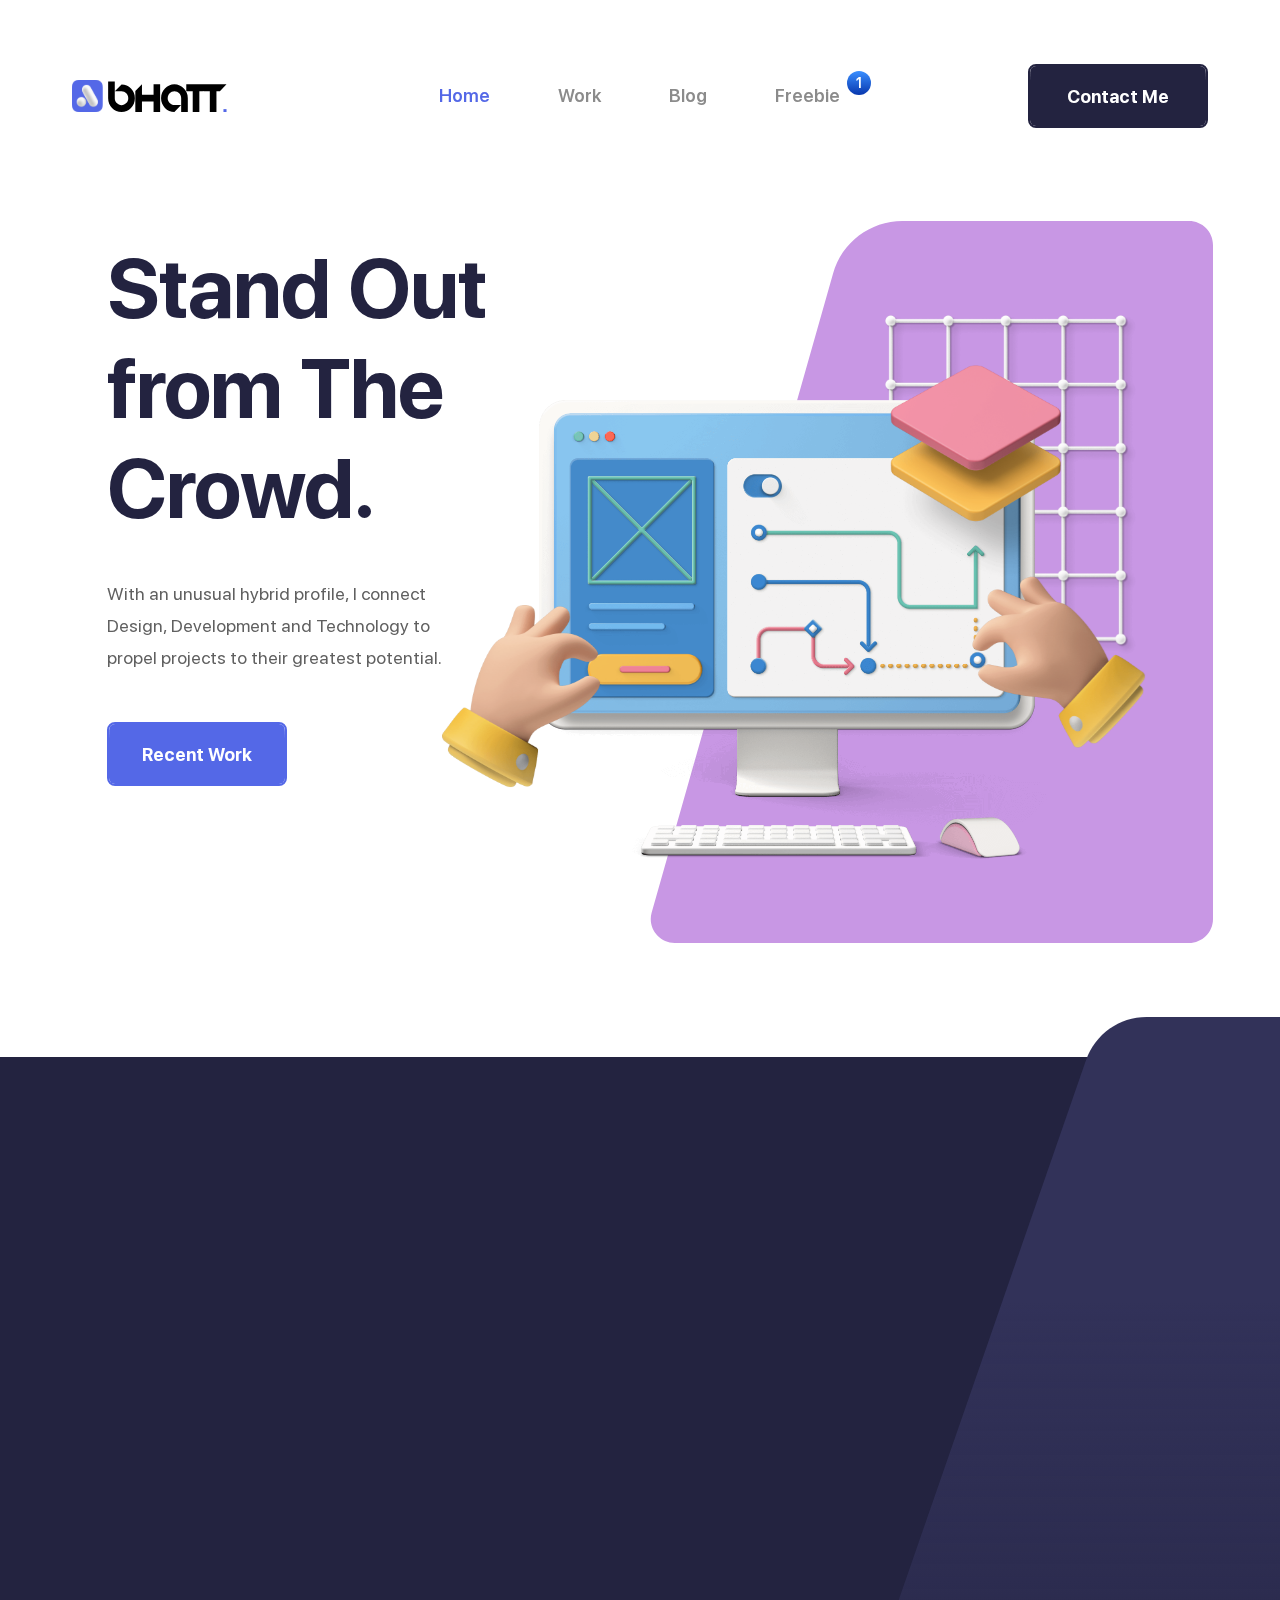
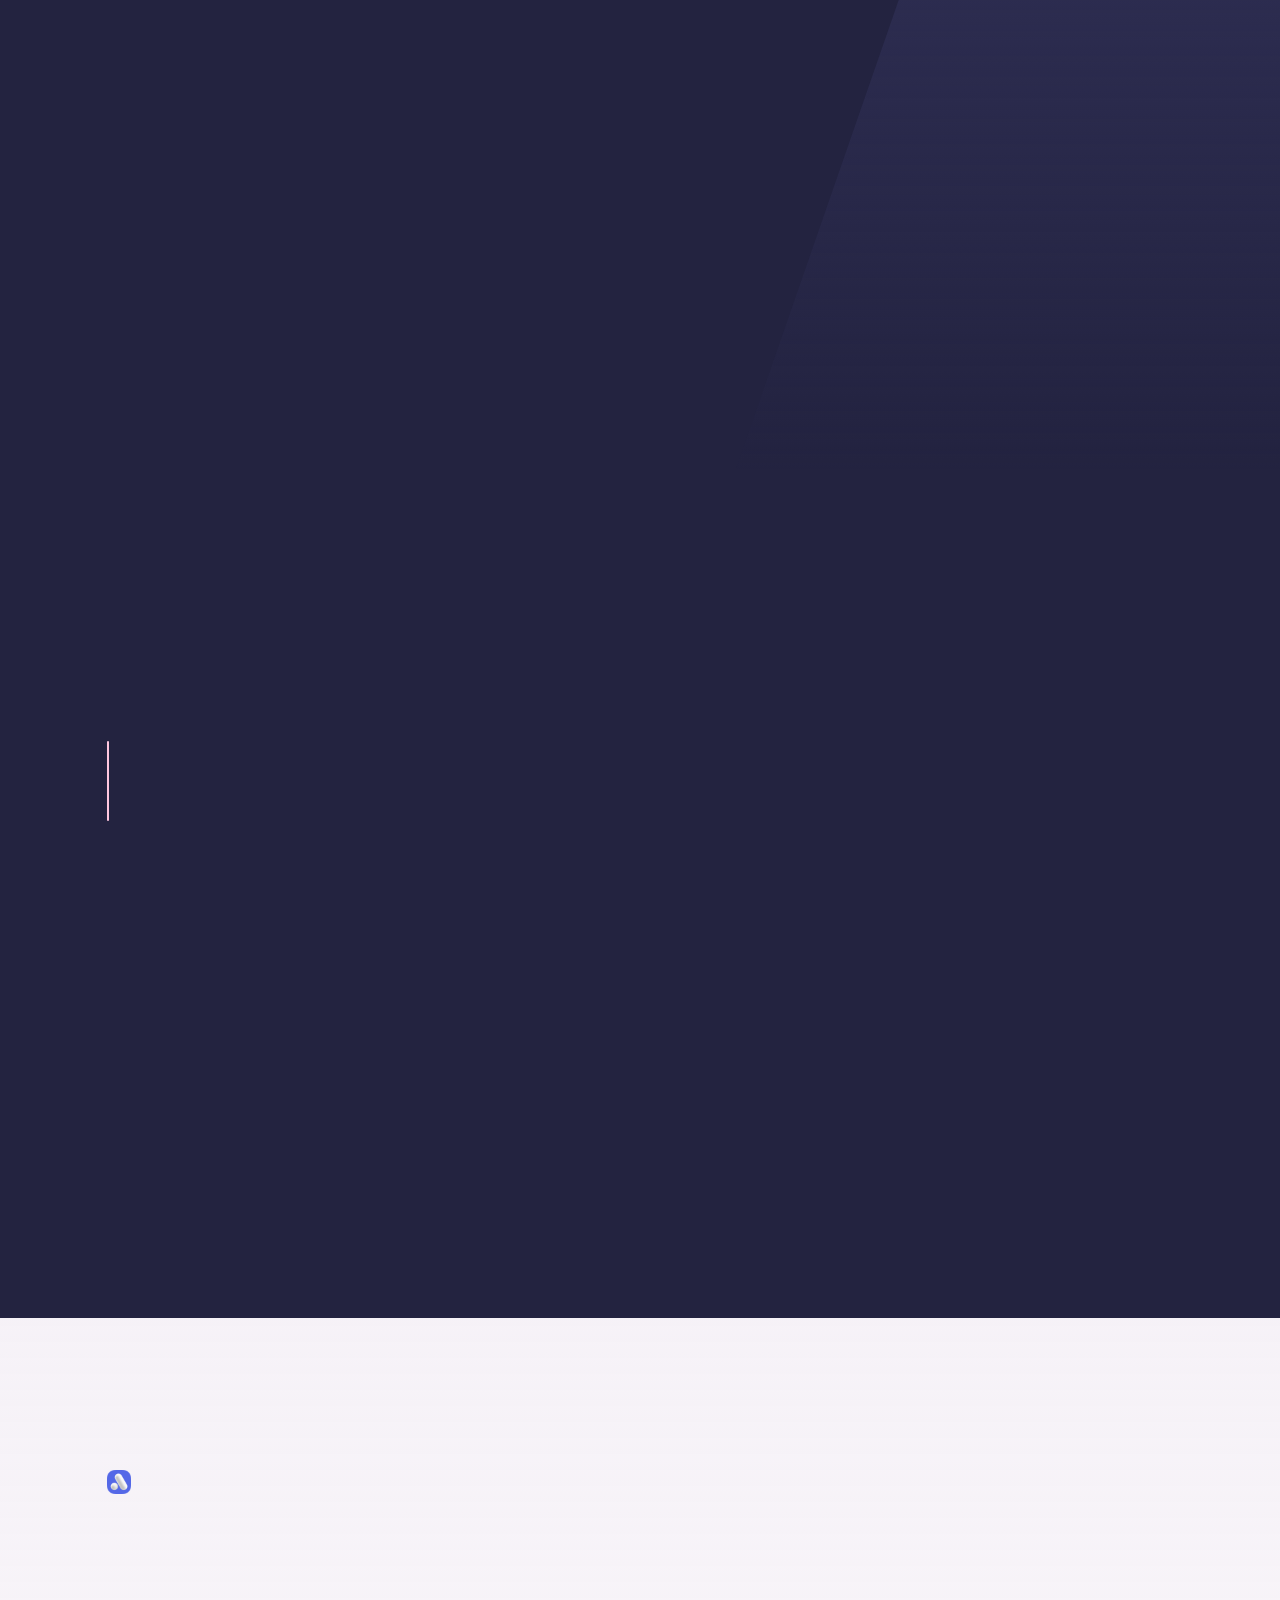
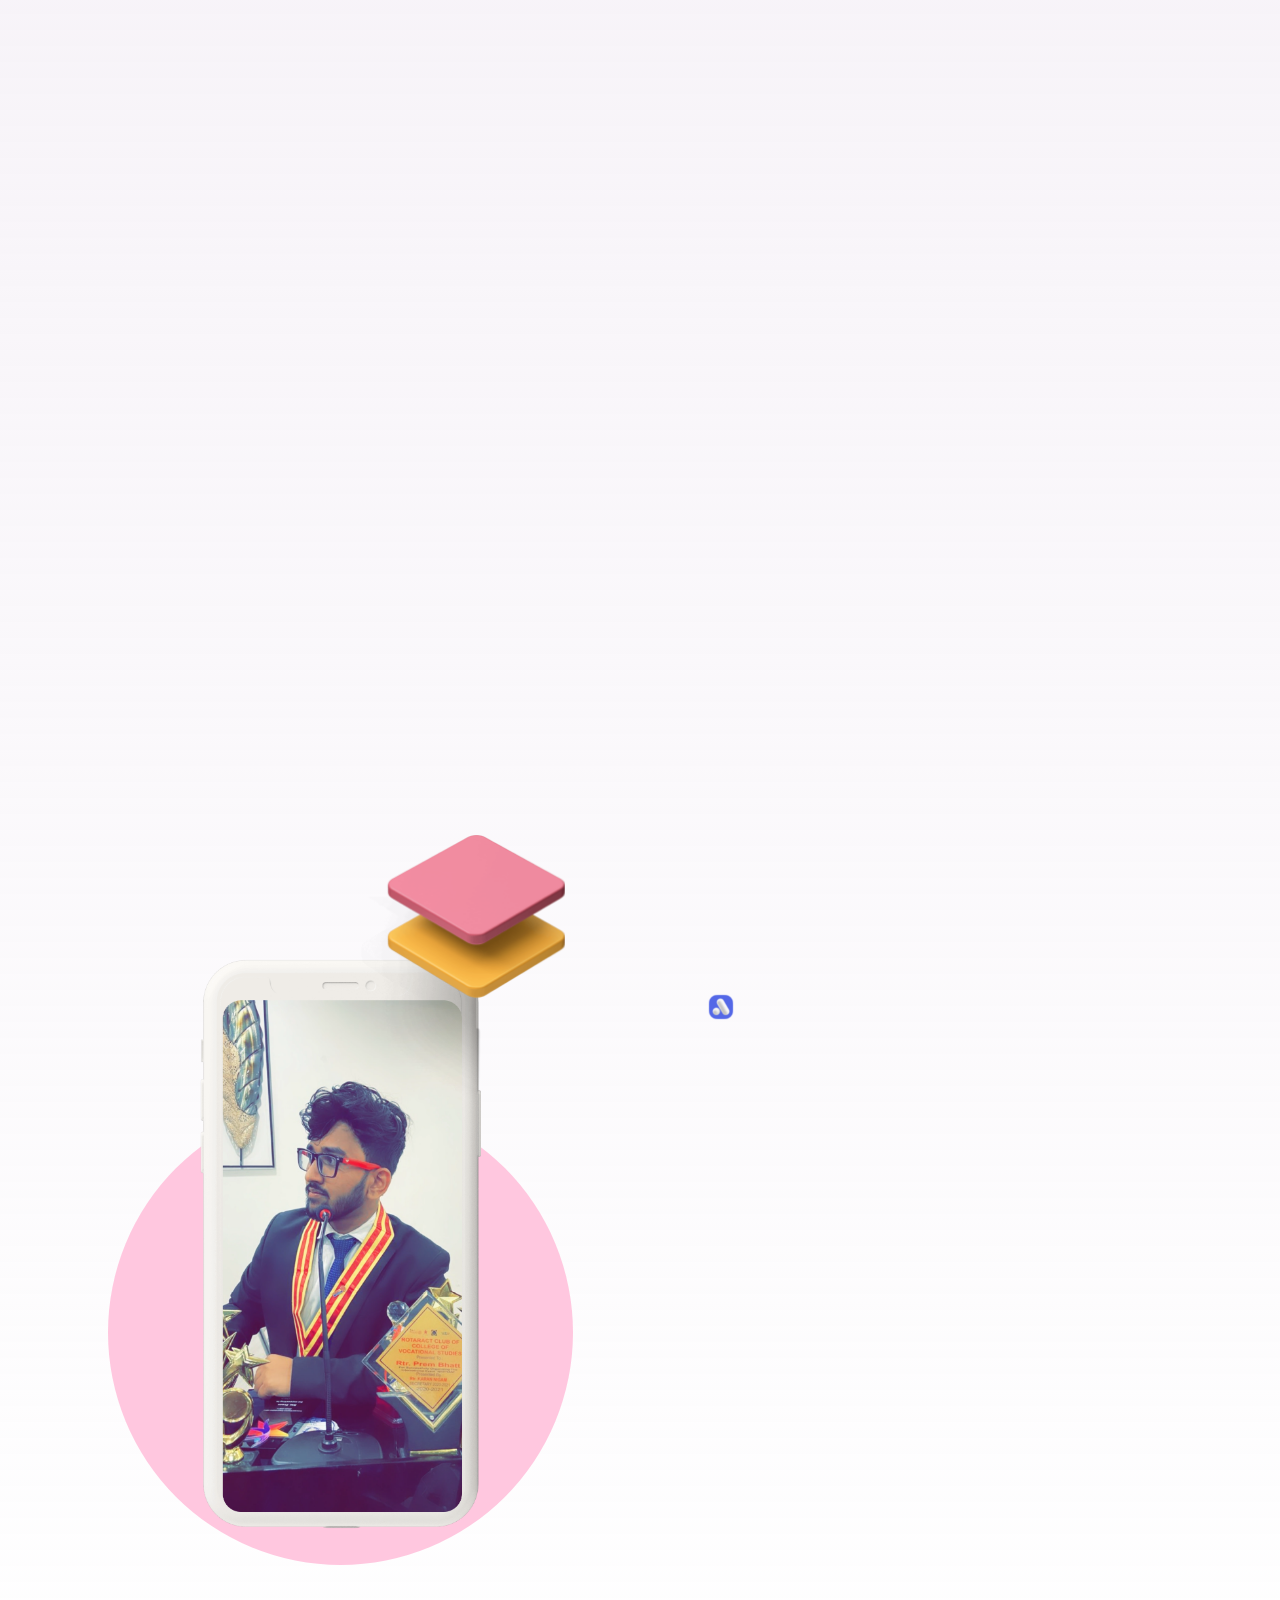
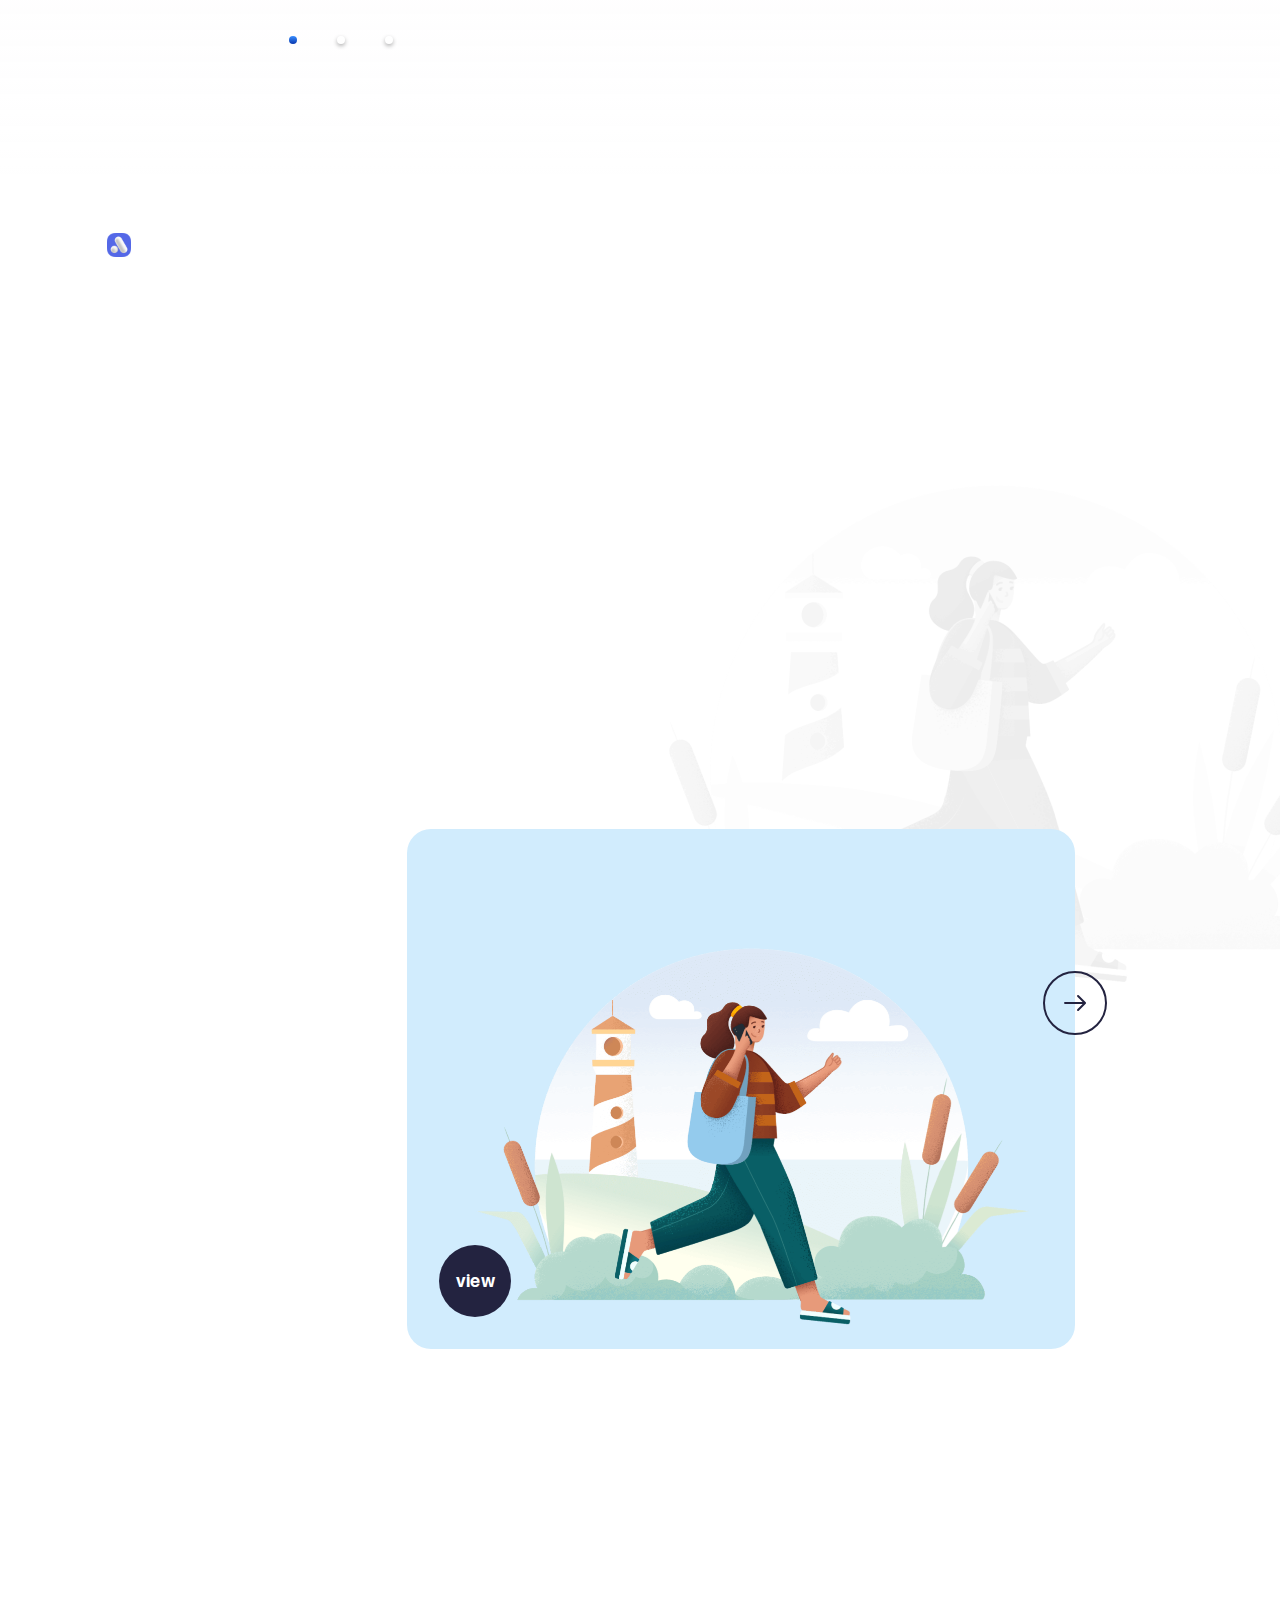
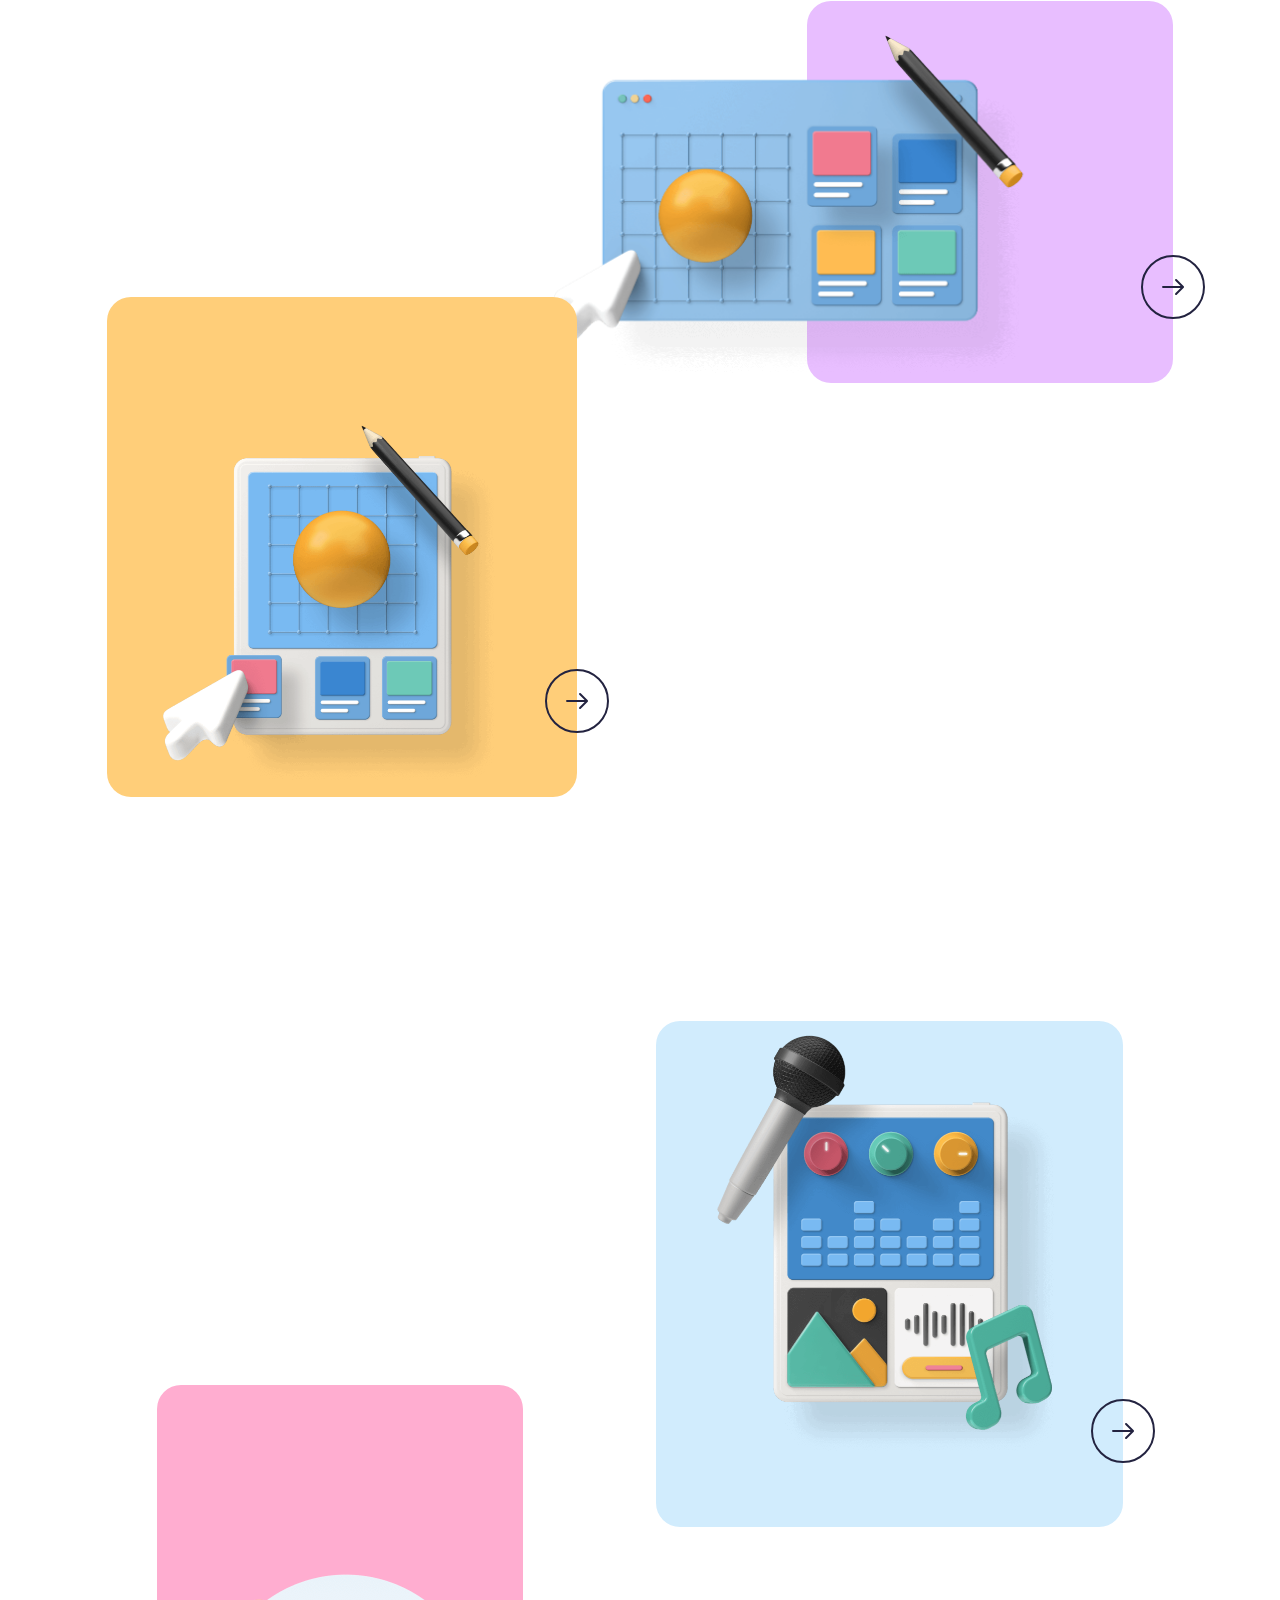
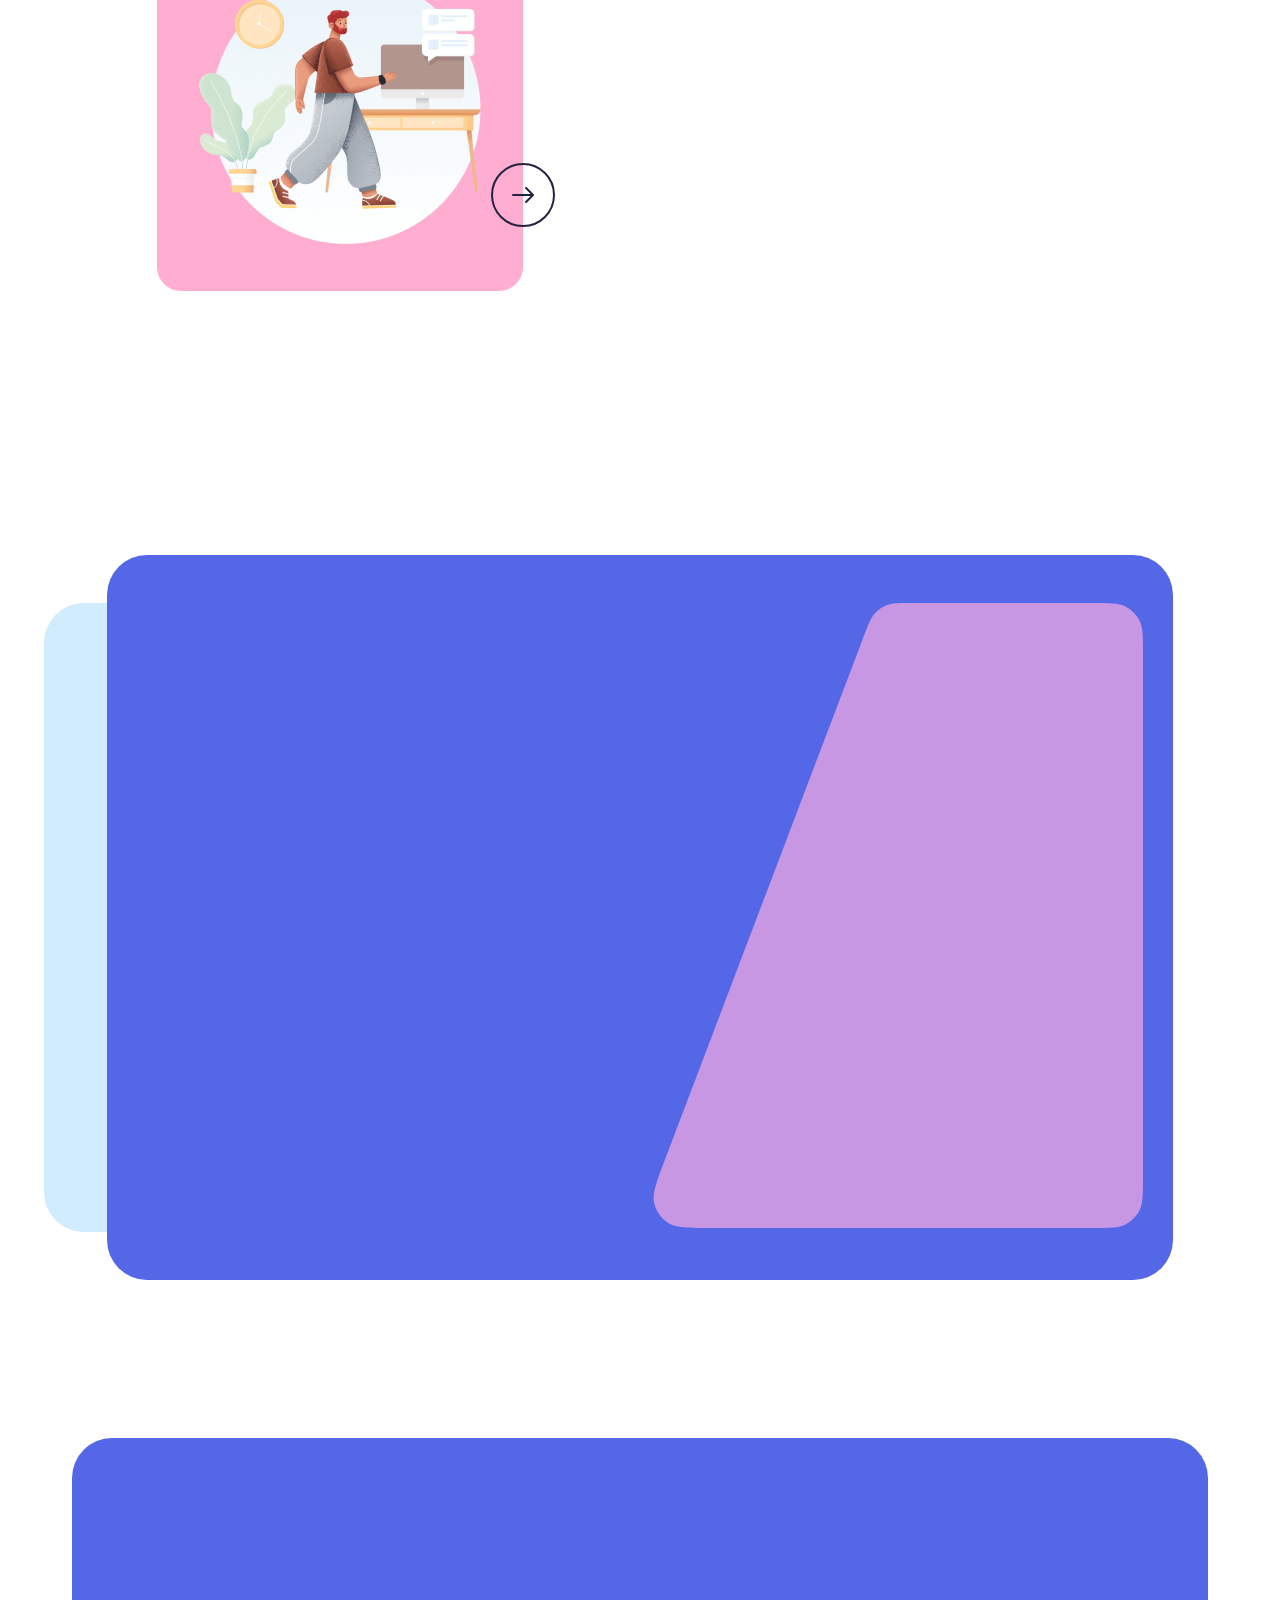
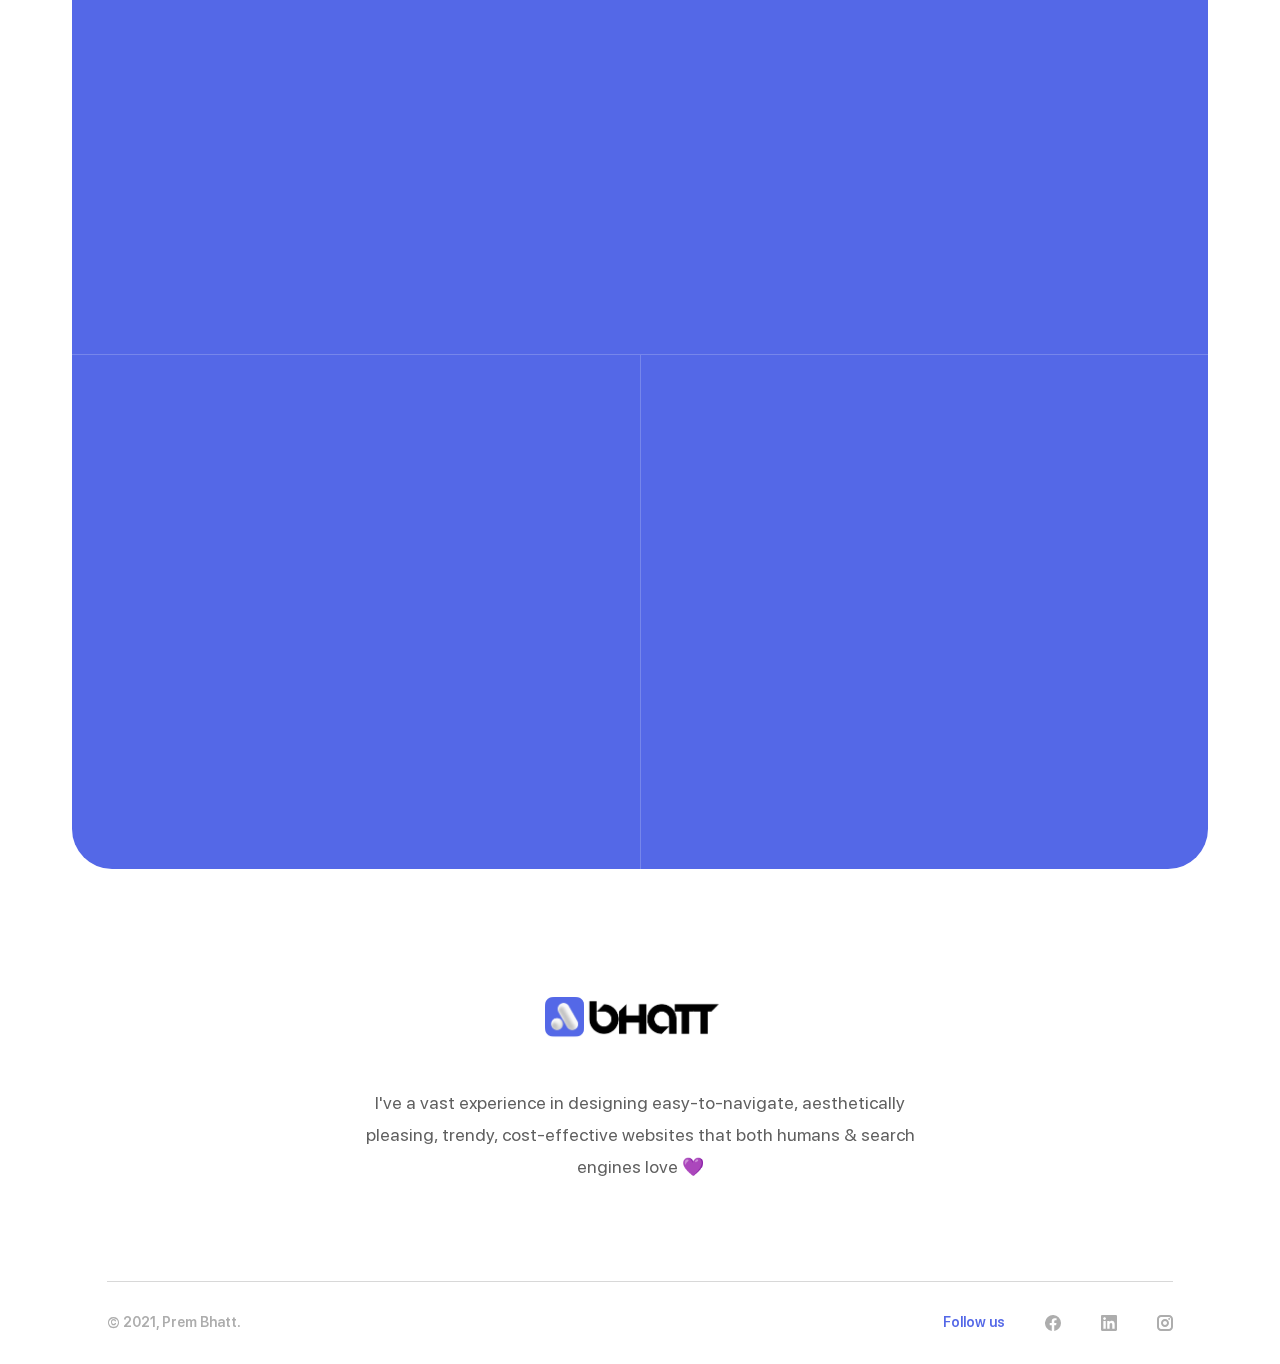
==== commit 09fcf4fc: "redesign1" ====
--- a/index.html
+++ b/index.html
@@ -36,10 +36,10 @@
           <div class="header__wrap js-header-wrap">
             <nav class="header__nav">
               <a class="header__item active" href="index.html">Home</a>
-              <a class="header__item js-scroll" href="#about_me">About</a>
-              <a class="header__item js-scroll" href="#services">Services</a>
+
               <a class="header__item js-scroll" href="#work">Work</a>
-              <a class="header__item js-scroll" href="#freebie">Freebie
+              <a class="header__item " href="https://rotaractclubofcvs.substack.com/">Blog</a>
+              <a class="header__item " href="#freebie">Freebie
                 <div class="header__counter">1</div>
               </a>
             </nav>
@@ -87,7 +87,7 @@
           </div>
           <div class="main__btn" data-aos="animation-translate-up" data-aos-delay="400">
             <a class="js-scroll" href="#work">
-              <button class="btn btn_primary ">Download CV</button>
+              <button class="btn btn_primary ">Recent Work</button>
             </a>
           </div>
           <a class="main__scroll js-scroll" href="#details" data-aos="animation-translate-up">
@@ -135,8 +135,9 @@
 
               </div>
             </div>
-            <h2 class="head__title h2" data-aos="animation-scale-y" data-aos-delay="200">I Make Designs that Lead and
-              Inpire.</h2>
+            <h2 class="head__title h2" data-aos="animation-scale-y" data-aos-delay="200" >A Full
+              Stack Developer with
+              Marketing background</h2>
           </div>
           <div class="head__arrows arrows arrows_white" data-aos="animation-scale-y" data-aos-delay="400">
             <button class="arrows__prev js-prev">
@@ -151,32 +152,32 @@
             </button>
           </div>
           <select class="head__select js-details-select">
-            <option>2017</option>
-            <option>2018</option>
             <option>2019</option>
-            <option selected>2020</option>
+            <option>2020</option>
             <option>2021</option>
+            <option selected>😎</option>
+            <option>2022</option>
           </select>
         </div>
         <div class="details__body">
           <div class="details__years" data-aos="animation-translate-right">
-            <div class="details__year js-details-year">2017<div class="details__line">
-                <div class="details__dot"></div>
-              </div>
-            </div>
-            <div class="details__year js-details-year">2018<div class="details__line">
-                <div class="details__dot"></div>
-              </div>
-            </div>
             <div class="details__year js-details-year">2019<div class="details__line">
                 <div class="details__dot"></div>
               </div>
             </div>
-            <div class="details__year js-details-year active">2020<div class="details__line">
+            <div class="details__year js-details-year">2020<div class="details__line">
                 <div class="details__dot"></div>
               </div>
             </div>
             <div class="details__year js-details-year">2021<div class="details__line">
+                <div class="details__dot"></div>
+              </div>
+            </div>
+            <div class="details__year js-details-year active">😎<div class="details__line">
+                <div class="details__dot"></div>
+              </div>
+            </div>
+            <div class="details__year js-details-year">2022<div class="details__line">
                 <div class="details__dot"></div>
               </div>
             </div>
@@ -184,22 +185,24 @@
           <div class="details__container" data-aos="animation-translate-up">
             <div class="details__inner">
               <div class="details__slider js-details-slider">
-                <div class="details__preview"><img class="details__pic" src="img/details-pic-1.png" alt=""></div>
-                <div class="details__preview"><img class="details__pic" src="img/details-pic-2.png" alt=""></div>
+                <div class="details__preview"><img class="details__pic" src="img/about1.svg" alt=""></div>
+                <div class="details__preview"><img class="details__pic" src="img/about2.svg" alt=""></div>
                 <div class="details__preview"><img class="details__pic" src="img/details-pic-3.png" alt=""></div>
-                <div class="details__preview"><img class="details__pic" src="img/details-pic-1.png" alt=""></div>
-                <div class="details__preview"><img class="details__pic" src="img/details-pic-2.png" alt=""></div>
+                <div class="details__preview"><img class="details__pic" src="img/about4.png" alt=""></div>
+                <div class="details__preview"><img class="details__pic" src="img/about1.svg" alt=""></div>
               </div>
             </div>
           </div>
         </div>
         <div class="details__foot">
           <div class="details__wrap">
-            <h5 class="details__info h5" data-aos="animation-scale-y">A design team building a curated marketplace for
-              UI designers.</h5>
-            <div class="details__text" data-aos="animation-scale-y" data-aos-delay="200">4,404 curated design resources
-              to energize your creative workflow. We're a growing family of 334,531 designers and makers from around the
-              world</div>
+            <h5 class="details__info h5" data-aos="animation-scale-y">Constantly moving ready to experiment new things
+            </h5>
+            <div class="details__text" data-aos="animation-scale-y" data-aos-delay="200" style="text-align: justify;">My
+              Name is Prem Bhatt. & I'm a
+              21 Years Old Full Stack Developer and Digital Marketing Enthusiast based in India but Working worldwide. I
+              have the mind of a developer, the heart of a marketer and the eyes of a designer. My biggest strength is
+              my combined IT & Marketing skills.</div>
             <div class="details__btn" data-aos="animation-scale-y" data-aos-delay="400"><button
                 class="btn btn_primary">Contact Us</button></div>
           </div>
@@ -241,10 +244,10 @@
           <div class="work__head head">
             <div class="head__box">
               <div class="head__stage stage"><span class="stage__line" data-aos="animation-translate-right"><span
-                    class="stage__number">02.</span> What We Do</span>
+                    class="stage__number">02.</span> What I Do</span>
                 <div class="stage__logo"><img class="stage__pic" src="img/logo-sm.png" alt=""></div>
               </div>
-              <h2 class="head__title h2" data-aos="animation-scale-y" data-aos-delay="200">We Make Designs that Lead and
+              <h2 class="head__title h2" data-aos="animation-scale-y" data-aos-delay="200">I Make Designs that Lead and
                 Inpire.</h2>
             </div>
             <div class="head__arrows arrows" data-aos="animation-scale-y" data-aos-delay="400"><button
@@ -260,7 +263,13 @@
                 <div class="work__slide">
                   <div class="work__item">
                     <div class="work__preview"><img class="work__pic" src="img/work-pic-1.png" alt=""></div>
-                    <h6 class="work__category h6">Strategy</h6>
+                    <h6 class="work__category h6">Search Engine Optimization</h6>
+                  </div>
+                </div>
+                <div class="work__slide">
+                  <div class="work__item">
+                    <div class="work__preview"><img class="work__pic" src="img/work-pic-6.png" alt=""></div>
+                    <h6 class="work__category h6">Web Design</h6>
                   </div>
                 </div>
                 <div class="work__slide">
@@ -272,37 +281,32 @@
                 <div class="work__slide">
                   <div class="work__item">
                     <div class="work__preview"><img class="work__pic" src="img/work-pic-3.png" alt=""></div>
-                    <h6 class="work__category h6">Interactive</h6>
+                    <h6 class="work__category h6">Web App Development</h6>
                   </div>
                 </div>
                 <div class="work__slide">
                   <div class="work__item">
                     <div class="work__preview"><img class="work__pic" src="img/work-pic-4.png" alt=""></div>
-                    <h6 class="work__category h6">Communicate</h6>
+                    <h6 class="work__category h6">Chatbot Setup</h6>
                   </div>
                 </div>
                 <div class="work__slide">
                   <div class="work__item">
                     <div class="work__preview"><img class="work__pic" src="img/work-pic-5.png" alt=""></div>
-                    <h6 class="work__category h6">Copywriting</h6>
-                  </div>
-                </div>
-                <div class="work__slide">
-                  <div class="work__item">
-                    <div class="work__preview"><img class="work__pic" src="img/work-pic-6.png" alt=""></div>
-                    <h6 class="work__category h6">Web Design</h6>
-                  </div>
-                </div>
+                    <h6 class="work__category h6">UI / UX Design</h6>
+                  </div>
+                </div>
+
                 <div class="work__slide">
                   <div class="work__item">
                     <div class="work__preview"><img class="work__pic" src="img/work-pic-7.png" alt=""></div>
-                    <h6 class="work__category h6">Mobile App</h6>
+                    <h6 class="work__category h6">Email Marketing</h6>
                   </div>
                 </div>
                 <div class="work__slide">
                   <div class="work__item">
                     <div class="work__preview"><img class="work__pic" src="img/work-pic-8.png" alt=""></div>
-                    <h6 class="work__category h6">Motion Design</h6>
+                    <h6 class="work__category h6">Social Media Marketing</h6>
                   </div>
                 </div>
               </div>
@@ -316,8 +320,8 @@
             <div class="achievement__slider js-achievement-slider">
               <div class="achievement__slide">
                 <div class="achievement__group">
-                  <div class="achievement__preview"><img class="achievement__pic" src="img/Group 49.png"
-                      alt=""></div>
+                  <div class="achievement__preview"><img class="achievement__pic" src="img/achievement1.png" alt="">
+                  </div>
                   <div class="achievement__preview"><img class="achievement__pic js-parallax" data-scale="1.3"
                       data-orientation="up" src="img/achievement-pic-2.svg" alt=""></div>
                   <div class="achievement__preview"><img class="achievement__pic js-parallax" data-scale="1.4"
@@ -326,8 +330,8 @@
               </div>
               <div class="achievement__slide">
                 <div class="achievement__group">
-                  <div class="achievement__preview"><img class="achievement__pic" src="img/achievement-pic-1.png"
-                      alt=""></div>
+                  <div class="achievement__preview"><img class="achievement__pic" src="img/achievement2.png" alt="">
+                  </div>
                   <div class="achievement__preview"><img class="achievement__pic" src="img/achievement-pic-2.svg"
                       alt=""></div>
                   <div class="achievement__preview"><img class="achievement__pic" src="img/achievement-pic-3.png"
@@ -336,8 +340,8 @@
               </div>
               <div class="achievement__slide">
                 <div class="achievement__group">
-                  <div class="achievement__preview"><img class="achievement__pic" src="img/achievement-pic-1.png"
-                      alt=""></div>
+                  <div class="achievement__preview"><img class="achievement__pic" src="img/achievement3.png" alt="">
+                  </div>
                   <div class="achievement__preview"><img class="achievement__pic" src="img/achievement-pic-2.svg"
                       alt=""></div>
                   <div class="achievement__preview"><img class="achievement__pic" src="img/achievement-pic-3.png"
@@ -351,9 +355,9 @@
                   class="stage__number">03.</span> Achievement</span>
               <div class="stage__logo"><img class="stage__pic" src="img/logo-sm.png" alt=""></div>
             </div>
-            <h5 class="achievement__title h5" data-aos="animation-scale-y" data-aos-delay="200">A design team building a
-              curated marketplace for UI designers.</h5>
-            <div class="achievement__number number" data-aos><span>6</span><span>8</span></div>
+            <h5 class="achievement__title h5" data-aos="animation-scale-y" data-aos-delay="200">What separates design
+              from art is that design is meant to be functional.</h5>
+            <div class="achievement__number number" data-aos><span>6</span><span>3</span></div>
             <div class="achievement__info h6" data-aos="animation-scale-y" data-aos-delay="600">
               <span>😎</span>Successful Projects
             </div>
@@ -370,7 +374,7 @@
               <div class="stage__logo"><img class="stage__pic" src="img/logo-sm.png" alt=""></div>
             </div>
             <h2 class="head__title title" data-aos="animation-scale-y" data-aos-delay="200">SELECTED WORK!</h2>
-            <div class="head__text" data-aos="animation-scale-y" data-aos-delay="400">My portfolio covers a wide angle
+            <div class="head__text" data-aos="animation-scale-y" data-aos-delay="400" style="text-align: justify;">My portfolio covers a wide angle
               of collaborations with large and small companies. A few examples of my work are below, however many of my
               projects are unavailable due to Non Disclosure Agreements (NDAs).
             </div>
@@ -381,11 +385,11 @@
         <div class="projects__body">
           <div class="projects__desc">
             <div class="projects__category category" data-aos="animation-scale-y">Featured Product</div>
-            <h4 class="projects__info h4" data-aos="animation-scale-y" data-aos-delay="200">Sapiens: The Free Character
-              Builder App.</h4>
-            <div class="projects__text" data-aos="animation-scale-y" data-aos-delay="400">Beautiful library of modular,
-              component-based character illustrations free to use for all your personal or client projects.</div><a
-              class="projects__arrow arrow" data-aos="animation-scale-y" data-aos-delay="600" href="case.html">
+            <h4 class="projects__info h4" data-aos="animation-scale-y" data-aos-delay="200" >Notion Kit : All-in-one Hub for managing your freelance projects</h4>
+            <div class="projects__text" data-aos="animation-scale-y" data-aos-delay="400" style="text-align: justify;">This template will help you in
+              operating and logging everything at a place. From Discovery Calls to Client and Projects records,
+              everything is here.</div><a class="projects__arrow arrow" data-aos="animation-scale-y"
+              data-aos-delay="600" href="case.html">
               <div class="arrow__line"><svg class="icon icon-arrow-next">
                   <use xlink:href="img/sprite.svg#icon-arrow-next"></use>
                 </svg><svg class="icon icon-arrow-next">
@@ -526,18 +530,20 @@
           </div>
           <div class="talent__wrap">
             <div class="talent__stage stage" data-aos="animation-translate-right"><span class="stage__number">05.</span>
-              Call to action</div>
-            <h2 class="talent__title h2" data-aos="animation-scale-y" data-aos-offset="200">We Are Looking for Talented
-              Designers</h2>
+              Freelancing Area</div>
+            <h2 class="talent__title h2" data-aos="animation-scale-y" data-aos-offset="200">Notion Template for
+              Freelancers
+
+            </h2>
             <div class="talent__btn" data-aos="animation-scale-y" data-aos-offset="400"><button
-                class="btn btn_white">Apply Now</button></div>
+                class="btn btn_white">Clone Now</button></div>
           </div>
           <div class="talent__figure"><img class="talent__pic js-parallax" data-scale="1.3" data-orientation="right"
               src="img/talent-figure.svg" alt=""></div>
         </div>
       </div>
     </div>
-    
+
     <div class="about" id="contact_me">
       <div class="about__center center">
         <div class="about__container">
@@ -549,8 +555,7 @@
               <img class="about__pic" src="img/logo-sm-pink.png" alt="" />
             </div>
             <div class="about__hello" data-aos="animation-scale-y" data-aos-offset="200"><span>👋</span> Say hello</div>
-            <h5 class="about__info h5" data-aos="animation-scale-y" data-aos-offset="400">A design team building a
-              curated marketplace for UI designers.
+            <h5 class="about__info h5" data-aos="animation-scale-y" data-aos-offset="400">Let me impress you with the best possible experience for the lowest possible price.
             </h5>
           </div>
           <div class="about__row">
@@ -612,7 +617,7 @@
                 </svg>
               </a>
               <a class="footer__link" href="#">
-                <svg class="icon icon-instagram">
+                <svg class="icon icon-facebook">
                   <use xlink:href="img/sprite.svg#icon-linkedin"></use>
                 </svg>
               </a>
--- a/css/app.css
+++ b/css/app.css
@@ -1710,7 +1710,7 @@
 }
 
 .h2 {
-  font-size: 64px;
+  font-size: 65px;
   line-height: 1.125;
 }
 
@@ -4455,6 +4455,7 @@
   position: relative;
   padding-top: 130px;
   color: #ffffff;
+  
 }
 
 .quality__head {
@@ -5982,7 +5983,7 @@
     padding: 0 32px;
   }
   .h2 {
-    font-size: 40px;
+    font-size: 36px;
     line-height: 1.2;
   }
   .h4 {
@@ -6167,6 +6168,7 @@
     width: 100%;
     max-width: 100%;
   }
+
   .details__foot {
     display: block;
     padding: 0;
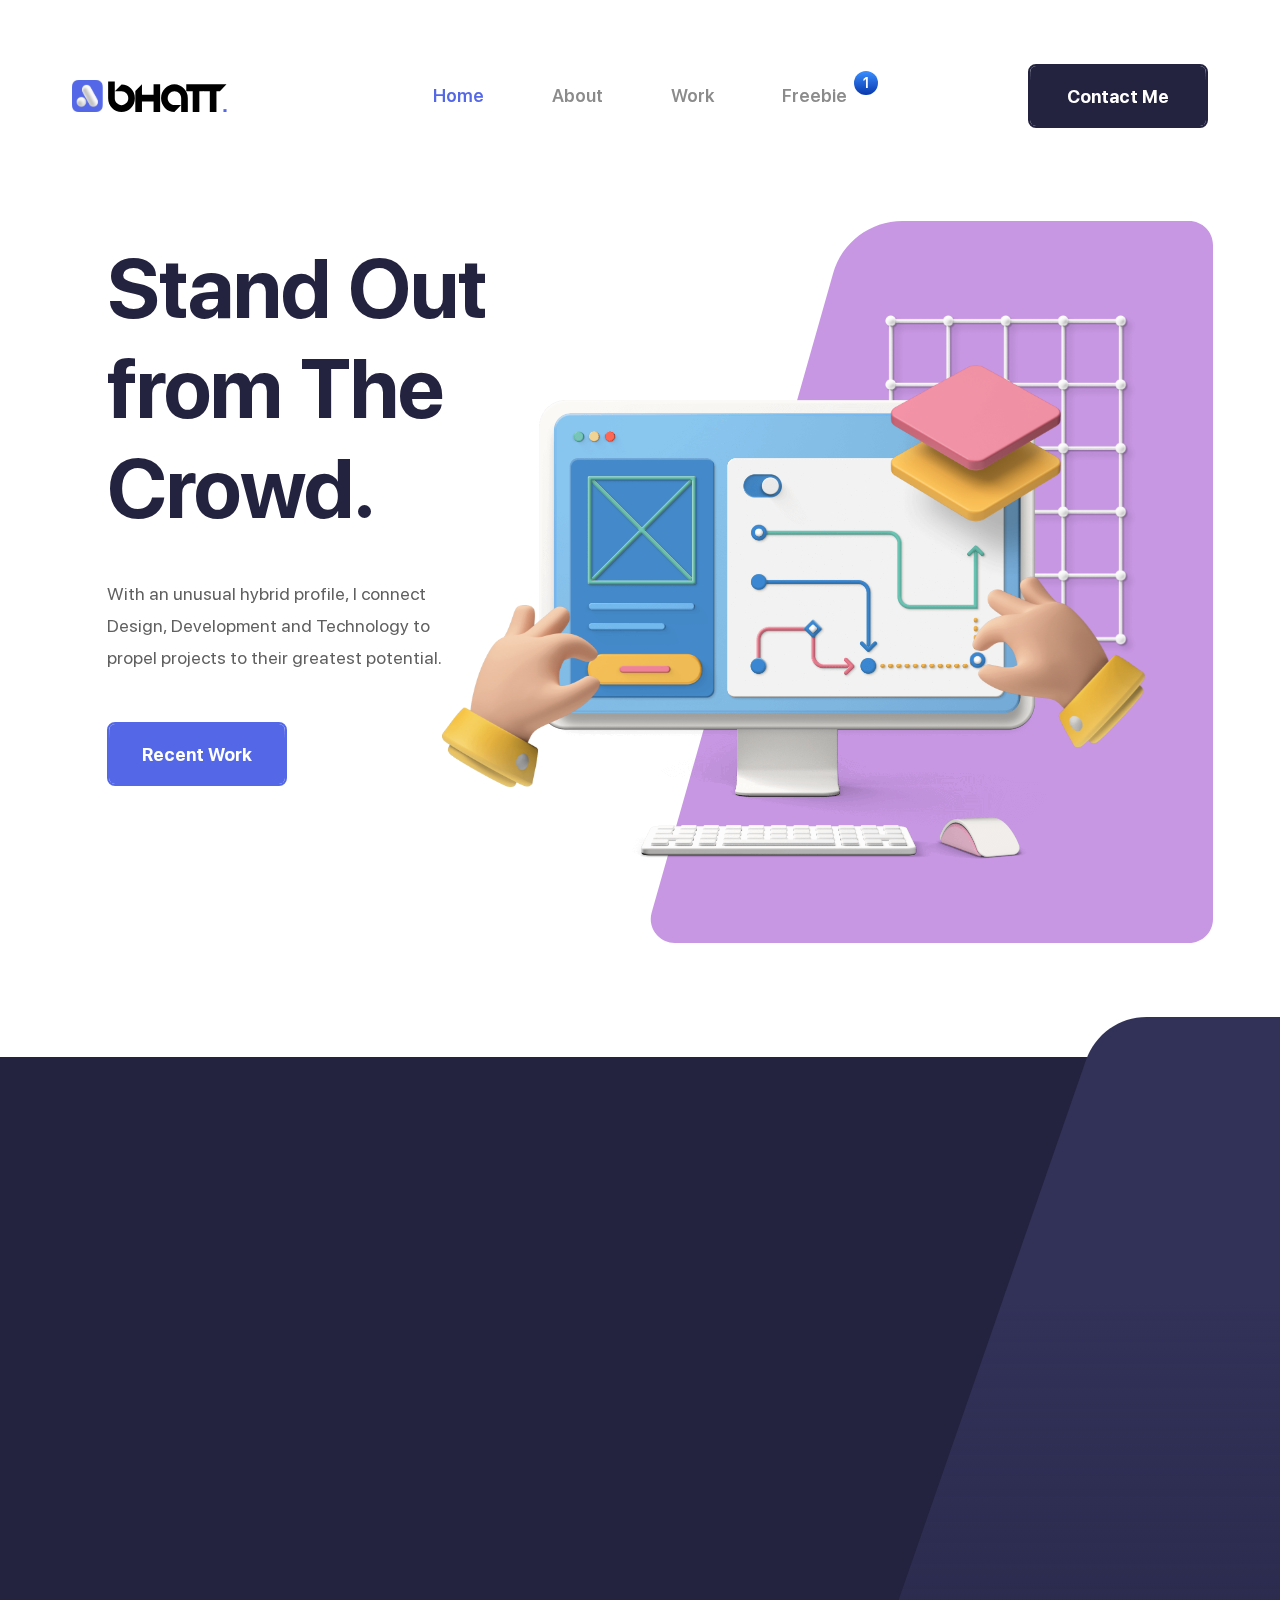
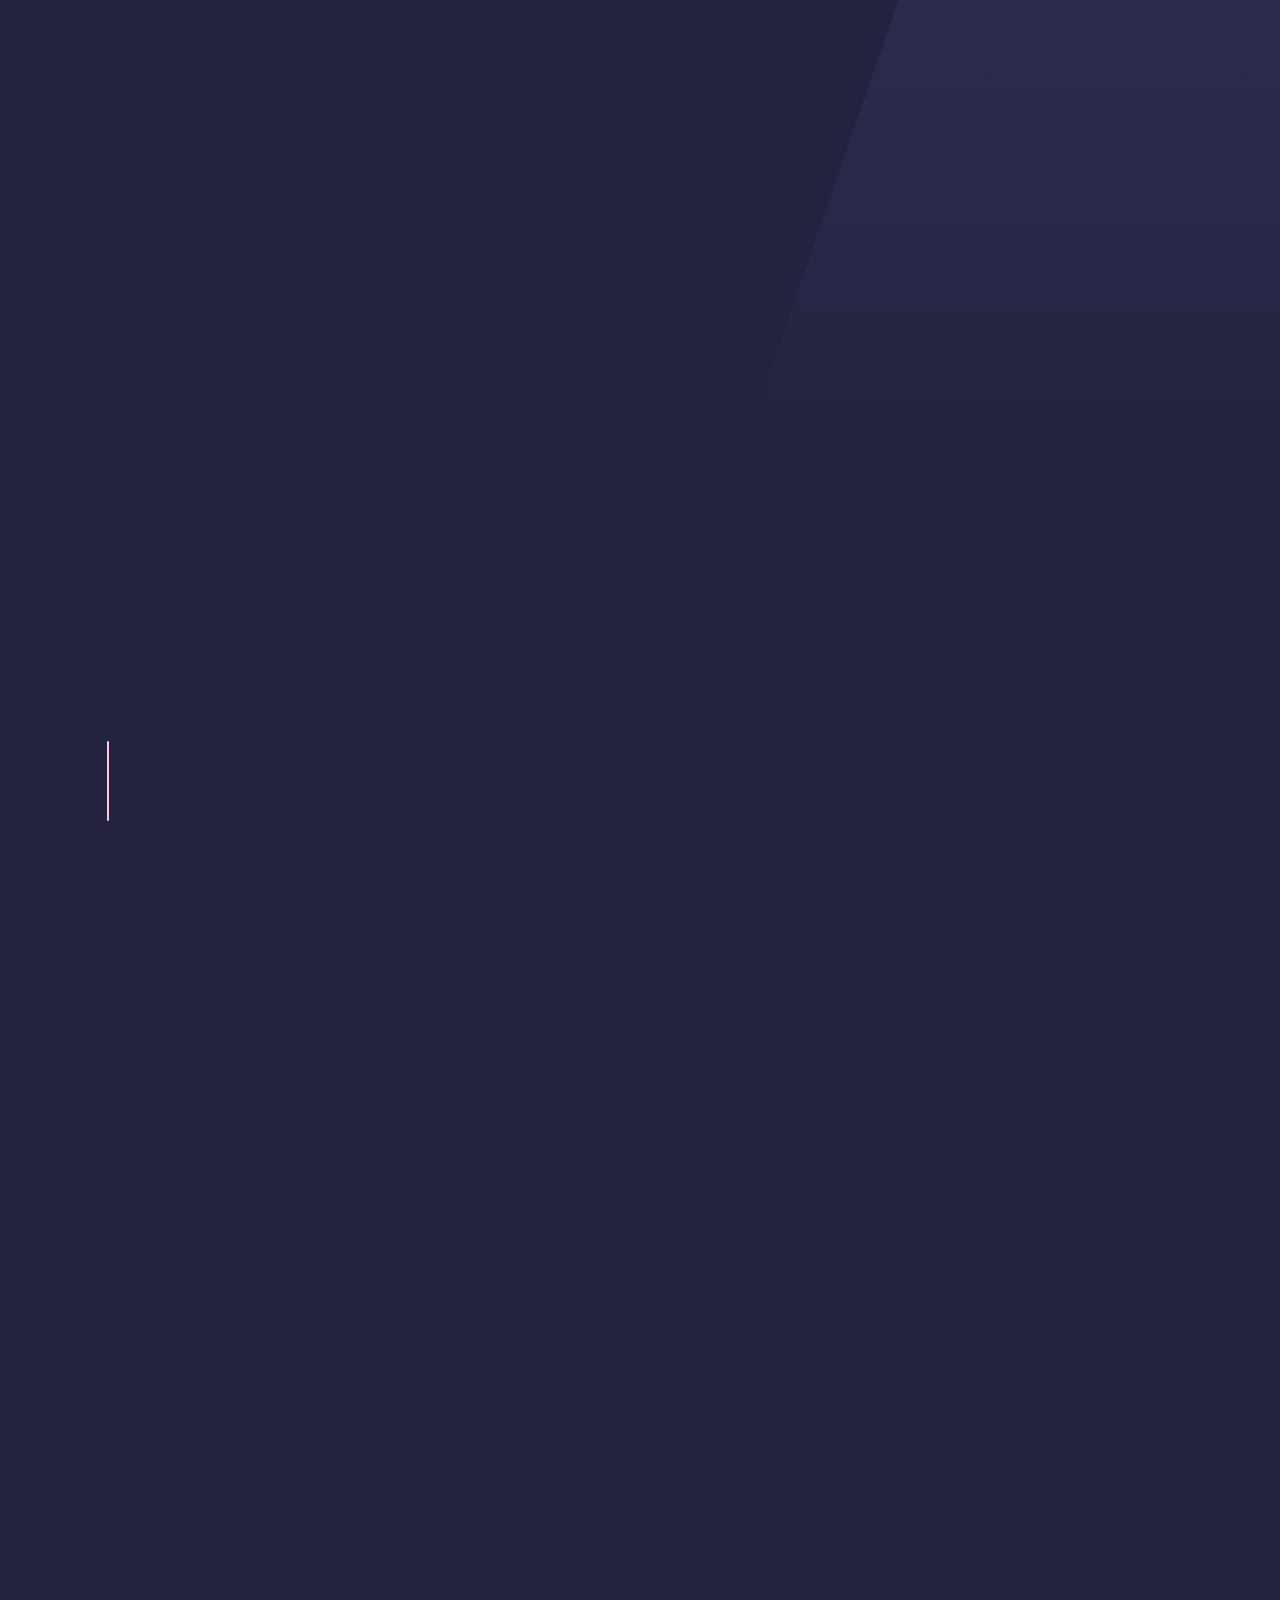
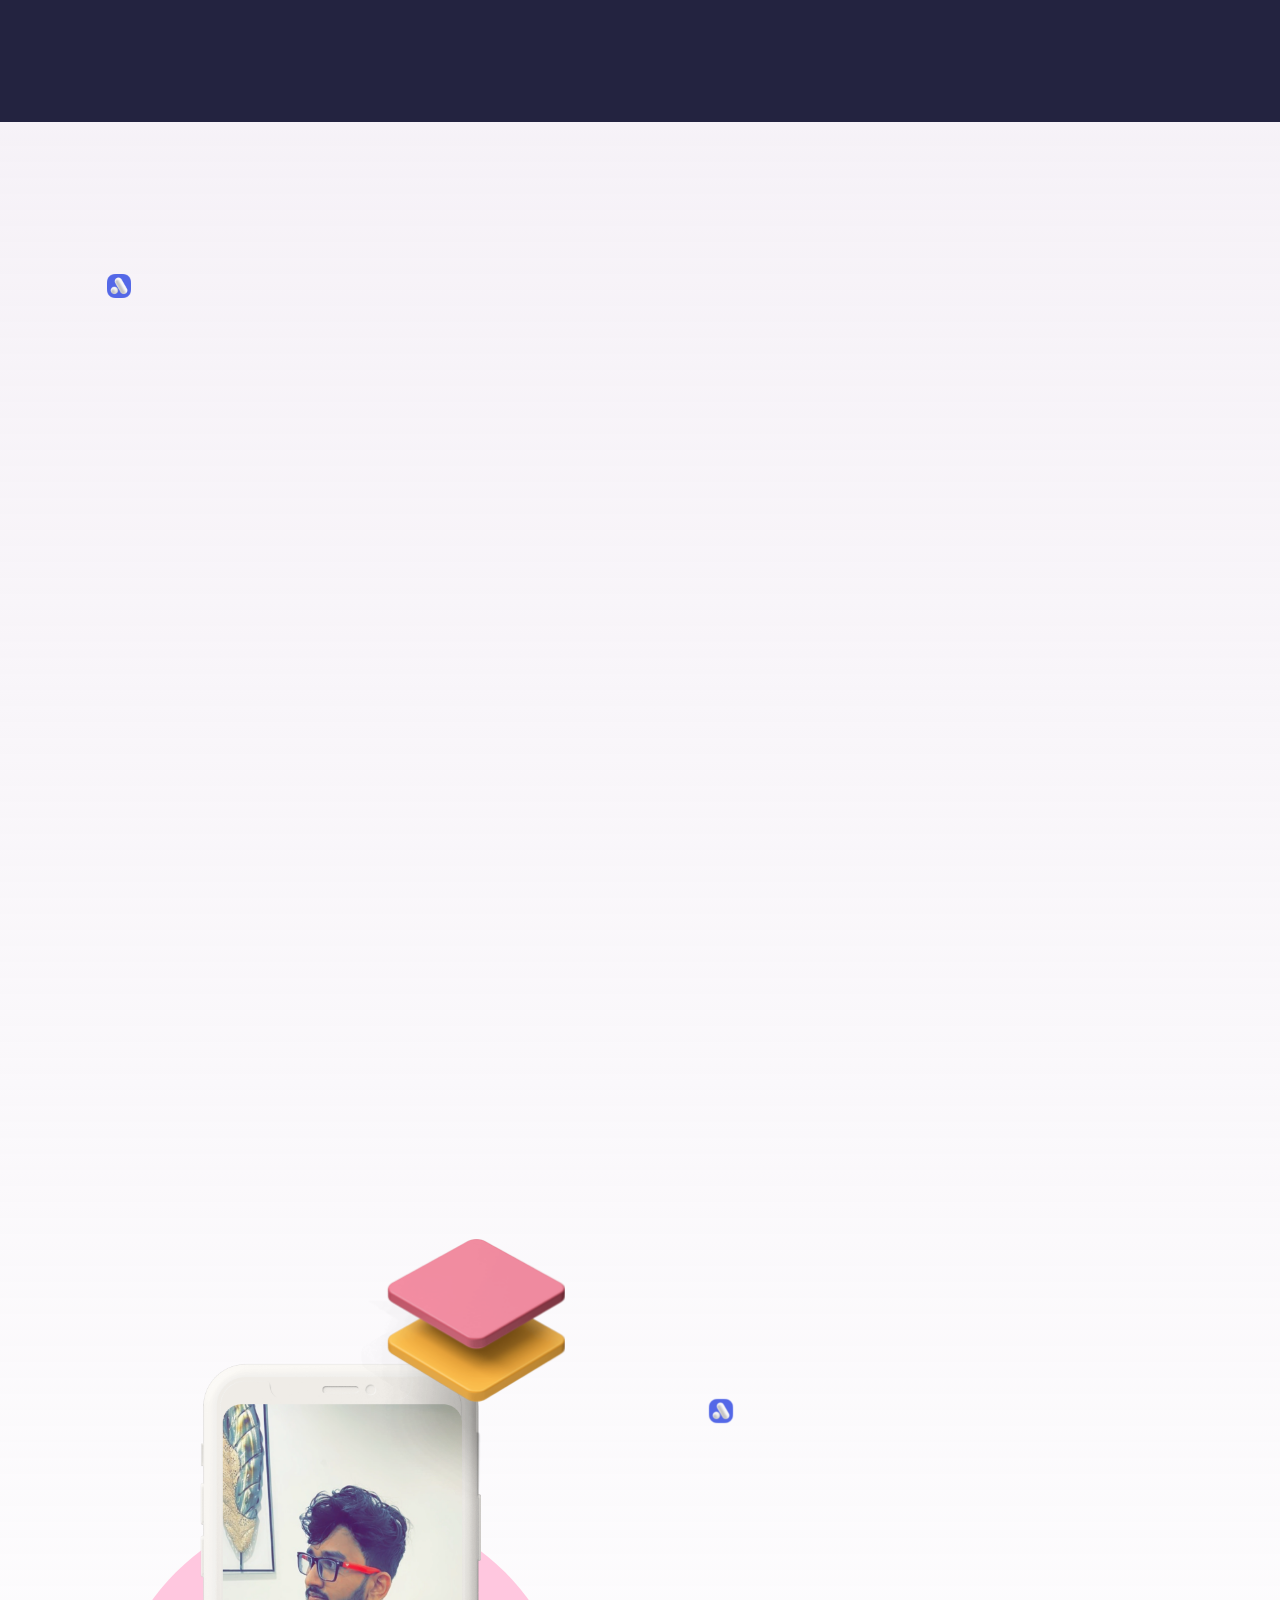
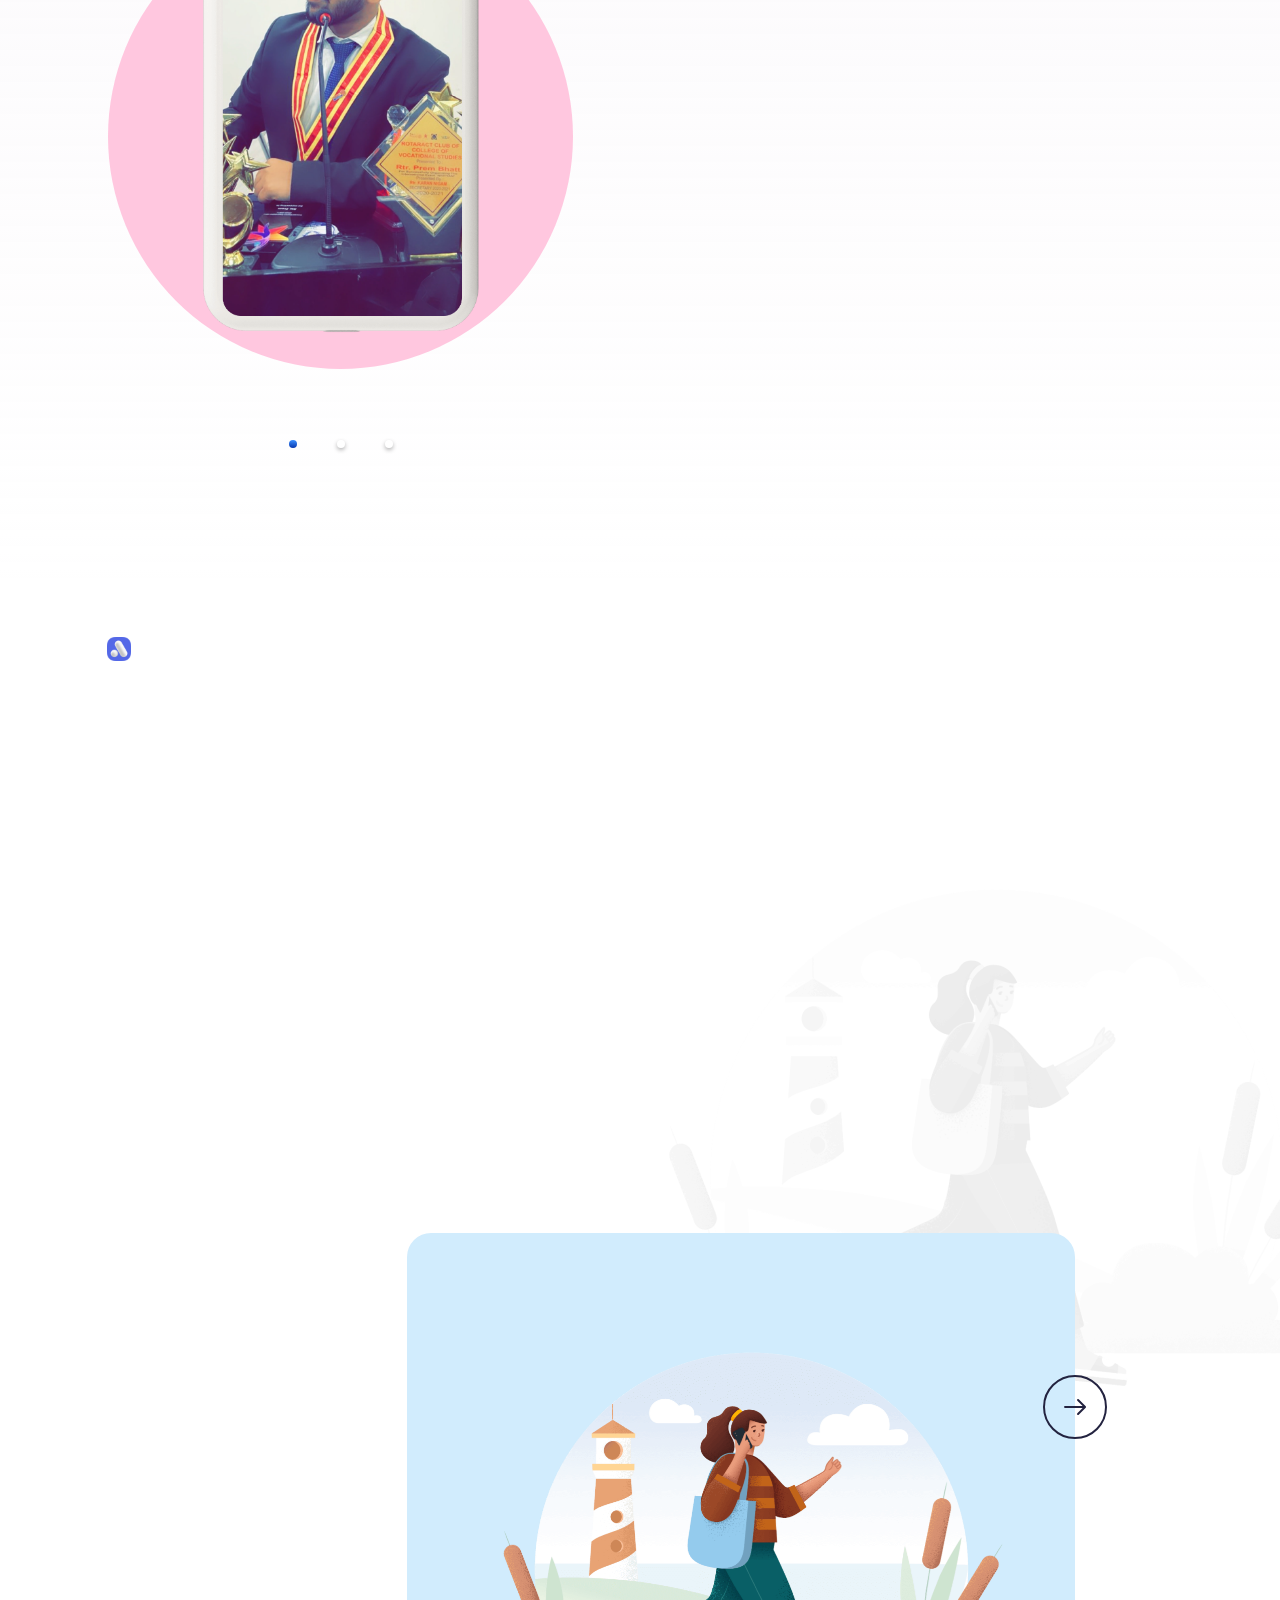
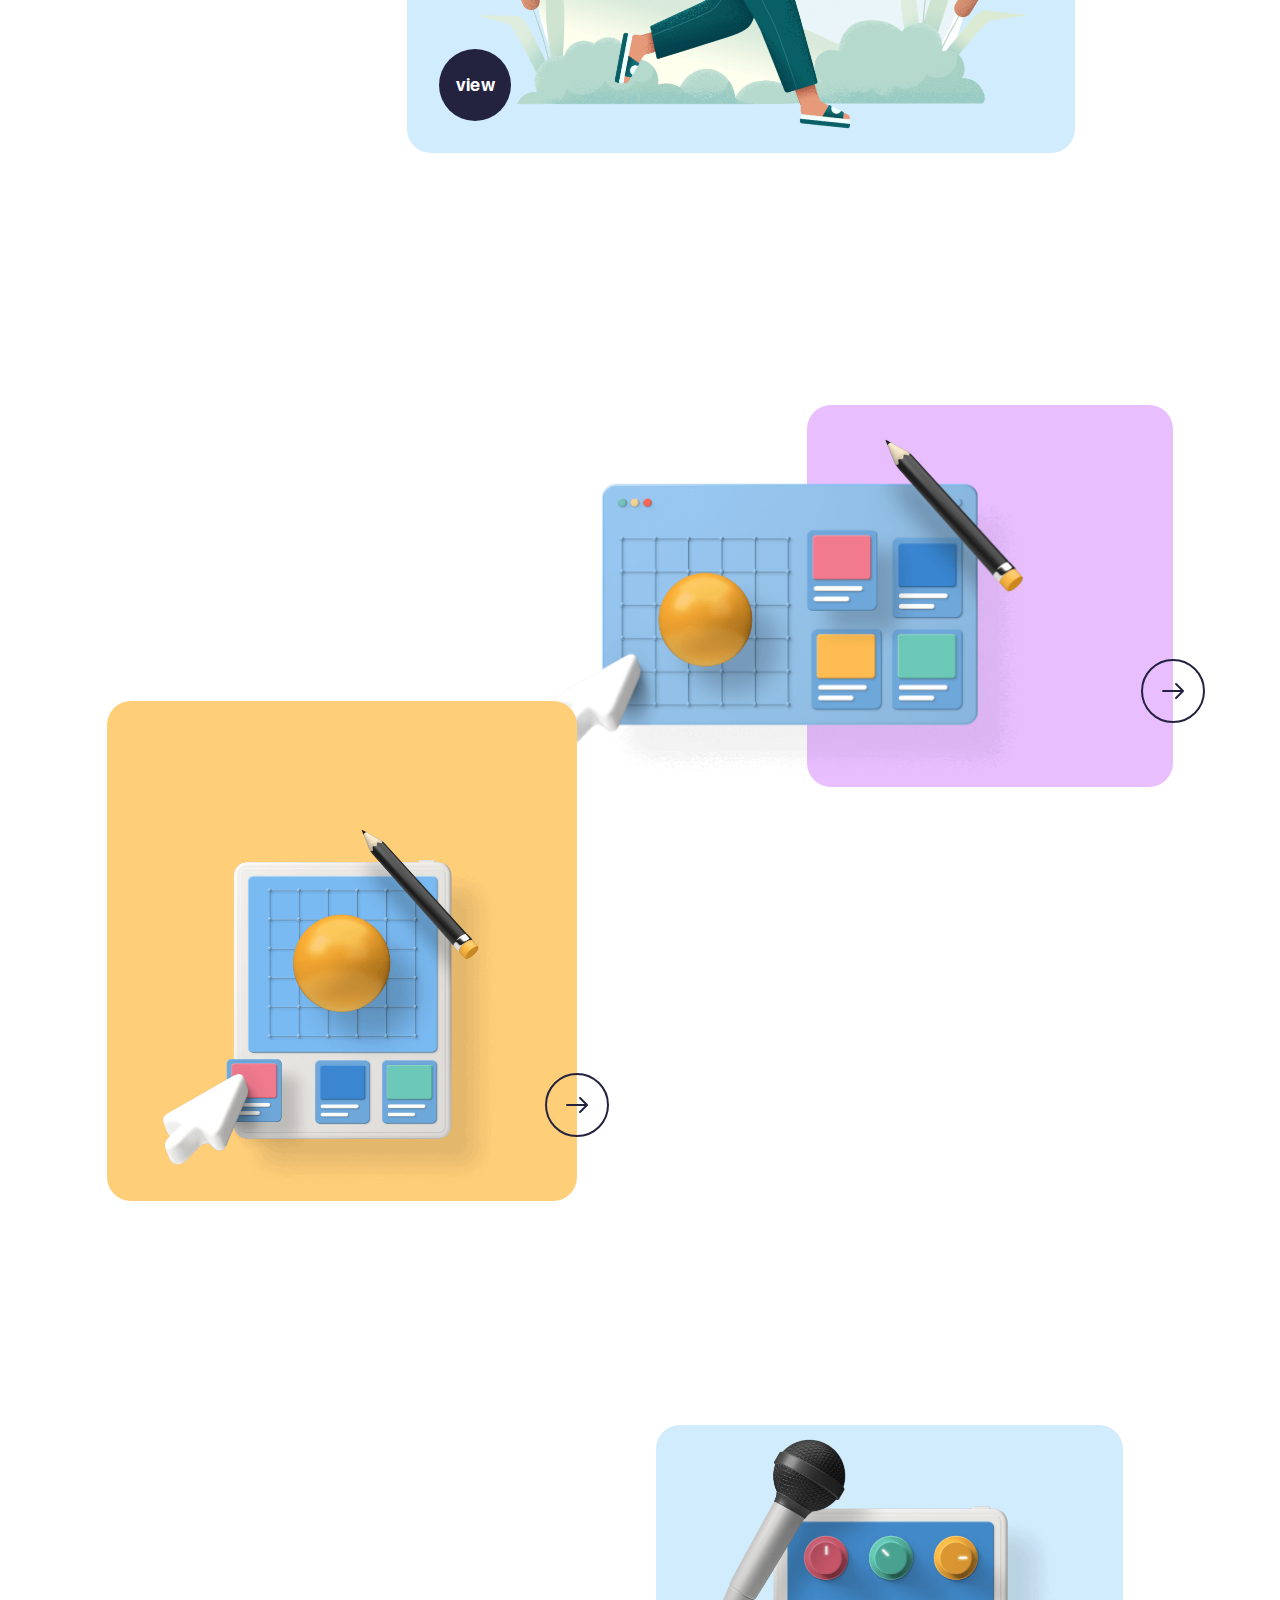
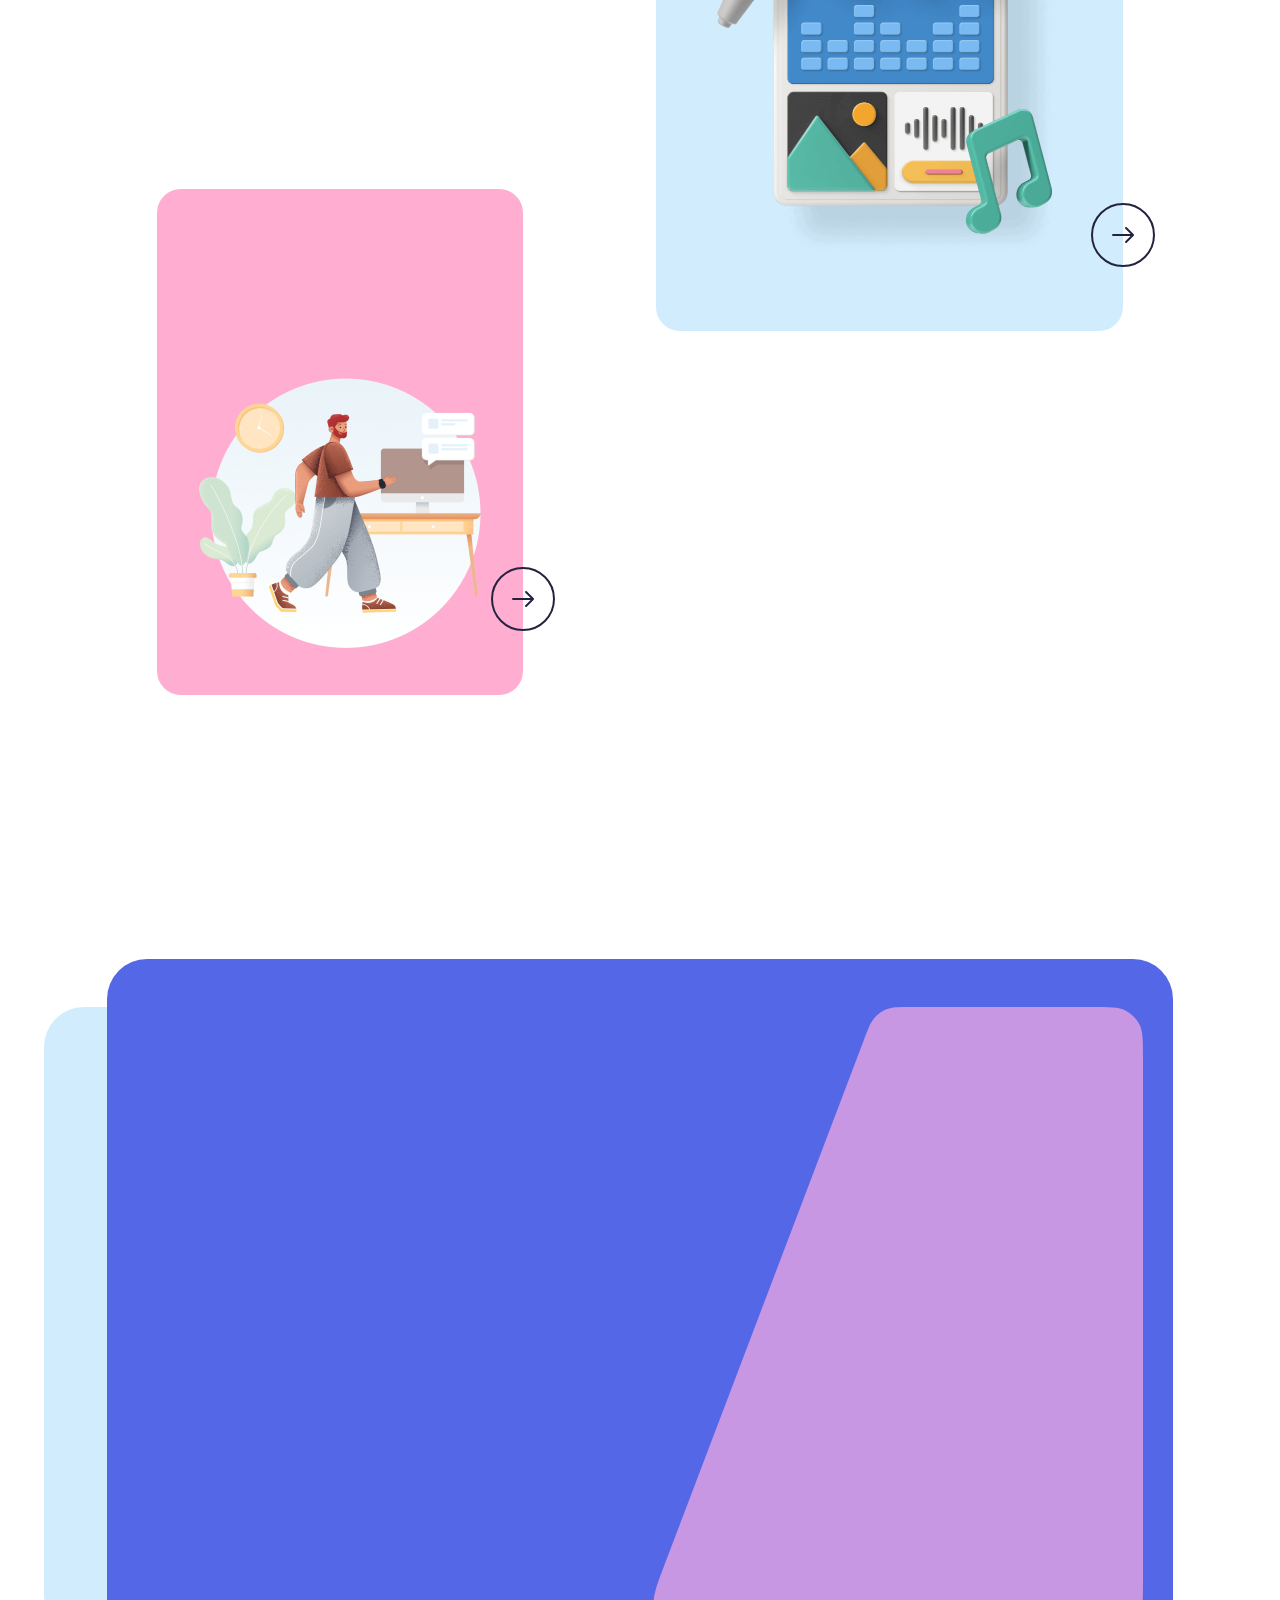
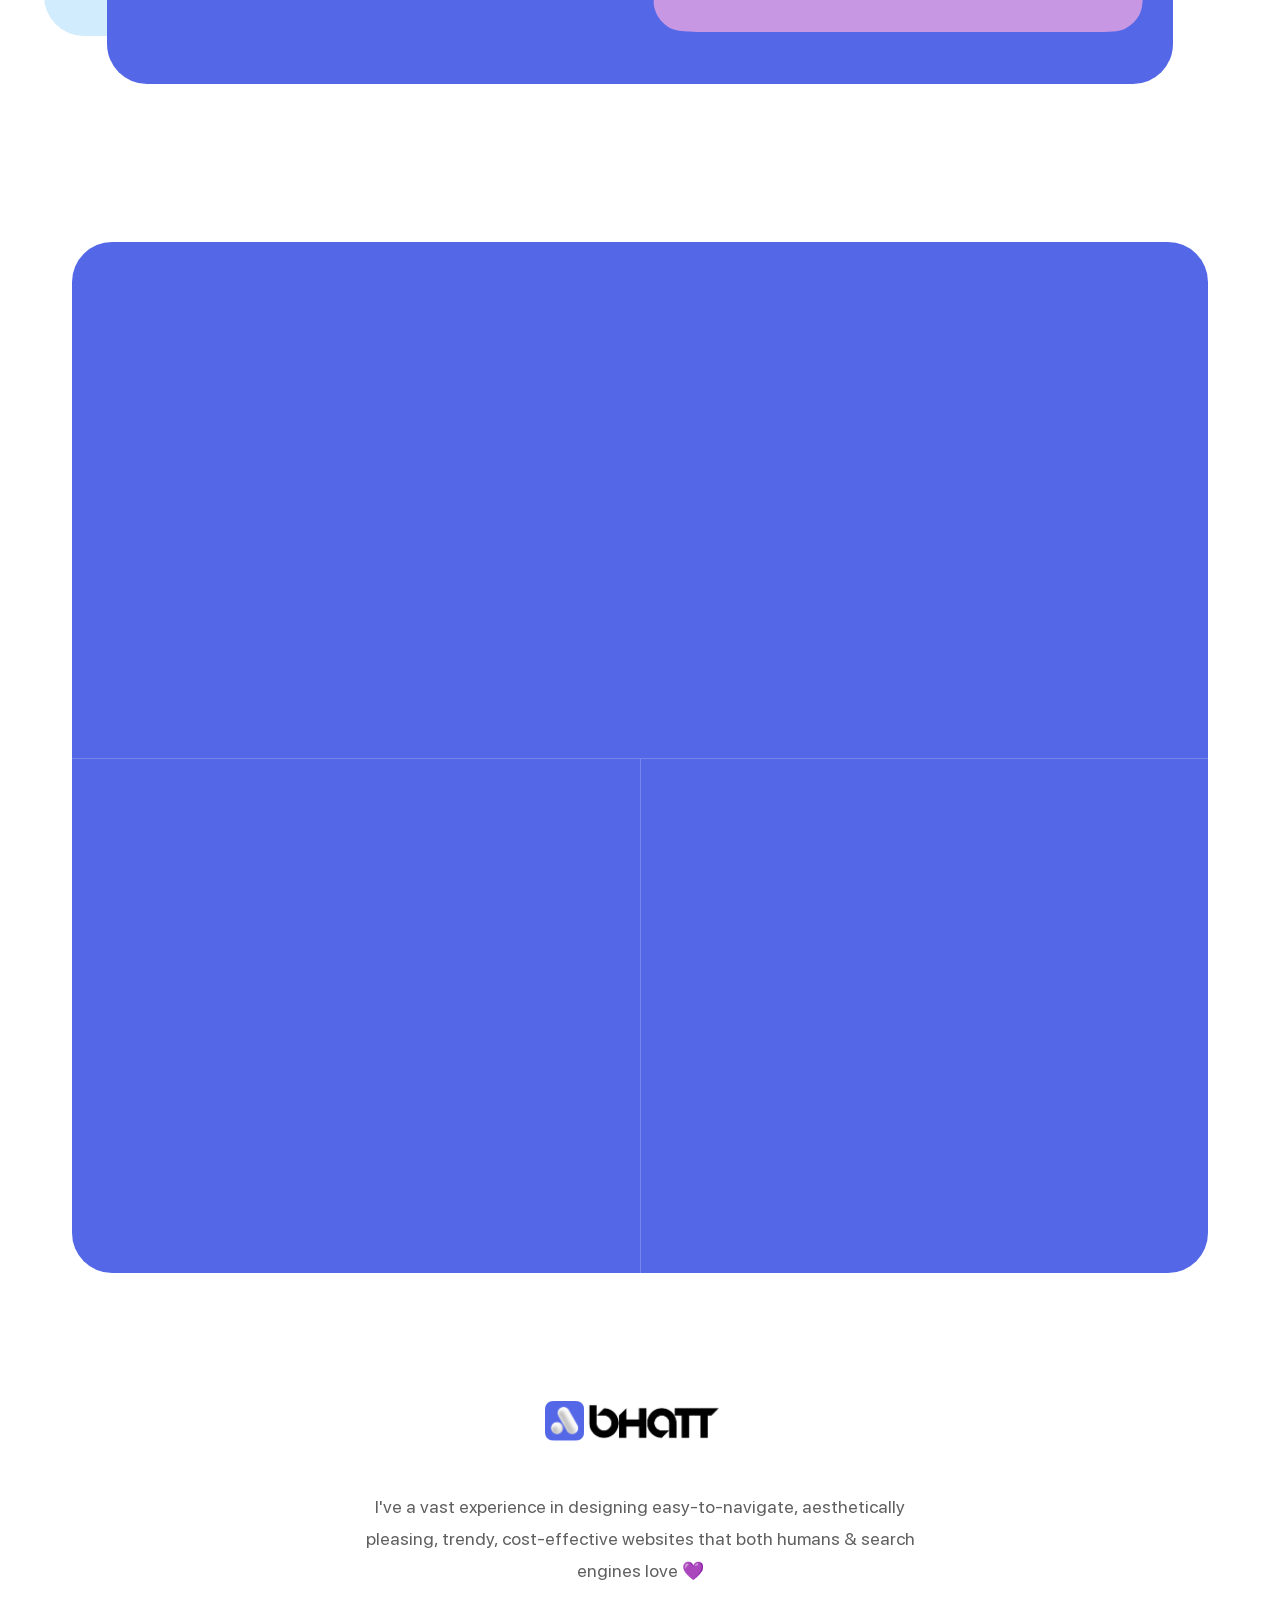
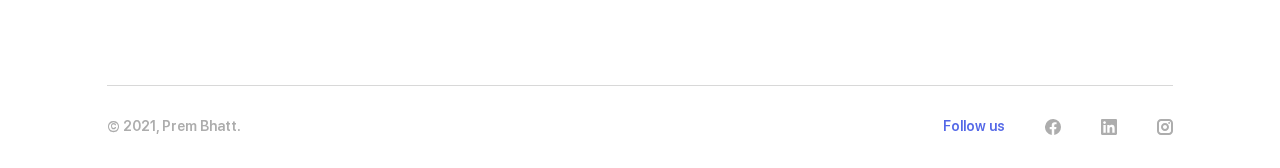
==== commit 2a4c8c46: "redesign3" ====
--- a/index.html
+++ b/index.html
@@ -37,8 +37,8 @@
             <nav class="header__nav">
               <a class="header__item active" href="index.html">Home</a>
 
-              <a class="header__item js-scroll" href="#work">Work</a>
-              <a class="header__item " href="https://rotaractclubofcvs.substack.com/">Blog</a>
+              <a class="header__item js-scroll" href="work.html">About</a>
+              <a class="header__item " href="#">Work</a>
               <a class="header__item " href="#freebie">Freebie
                 <div class="header__counter">1</div>
               </a>
@@ -155,7 +155,7 @@
             <option>2019</option>
             <option>2020</option>
             <option>2021</option>
-            <option selected>😎</option>
+            <option selected>Me ;)</option>
             <option>2022</option>
           </select>
         </div>
@@ -198,11 +198,10 @@
           <div class="details__wrap">
             <h5 class="details__info h5" data-aos="animation-scale-y">Constantly moving ready to experiment new things
             </h5>
-            <div class="details__text" data-aos="animation-scale-y" data-aos-delay="200" style="text-align: justify;">My
-              Name is Prem Bhatt. & I'm a
-              21 Years Old Full Stack Developer and Digital Marketing Enthusiast based in India but Working worldwide. I
-              have the mind of a developer, the heart of a marketer and the eyes of a designer. My biggest strength is
-              my combined IT & Marketing skills.</div>
+            <div class="details__text" data-aos="animation-scale-y" data-aos-delay="200" style="text-align: justify;"> 
+              <p>My name is Prem Bhatt, I'm a Digital Marketer & Web developer who codes.I’ve worked internationally, in-house, and remotely on projects for leading brands, agencies, startups, and charities. I care deeply about creating world-class, useful, and beautiful products that help people and make a difference. I can be as involved in your project as you need me to be; from the seed of the idea, to sketches, creative direction, design, Search Engine Optimization, Social Media Marketing, system design, and even the front-end and back-end using MERN Stack . </p>
+              <p style="padding-top: 20px;"> PS - I agree that I love to work hard, but I am also a social butterfly and can party all day and night long for two days in a row! I am a great cook too and can stir up my favorite thirty-minute Pasta Dish 😋 in under fifteen minutes.</p>
+            </div>
             <div class="details__btn" data-aos="animation-scale-y" data-aos-delay="400"><button
                 class="btn btn_primary">Contact Us</button></div>
           </div>
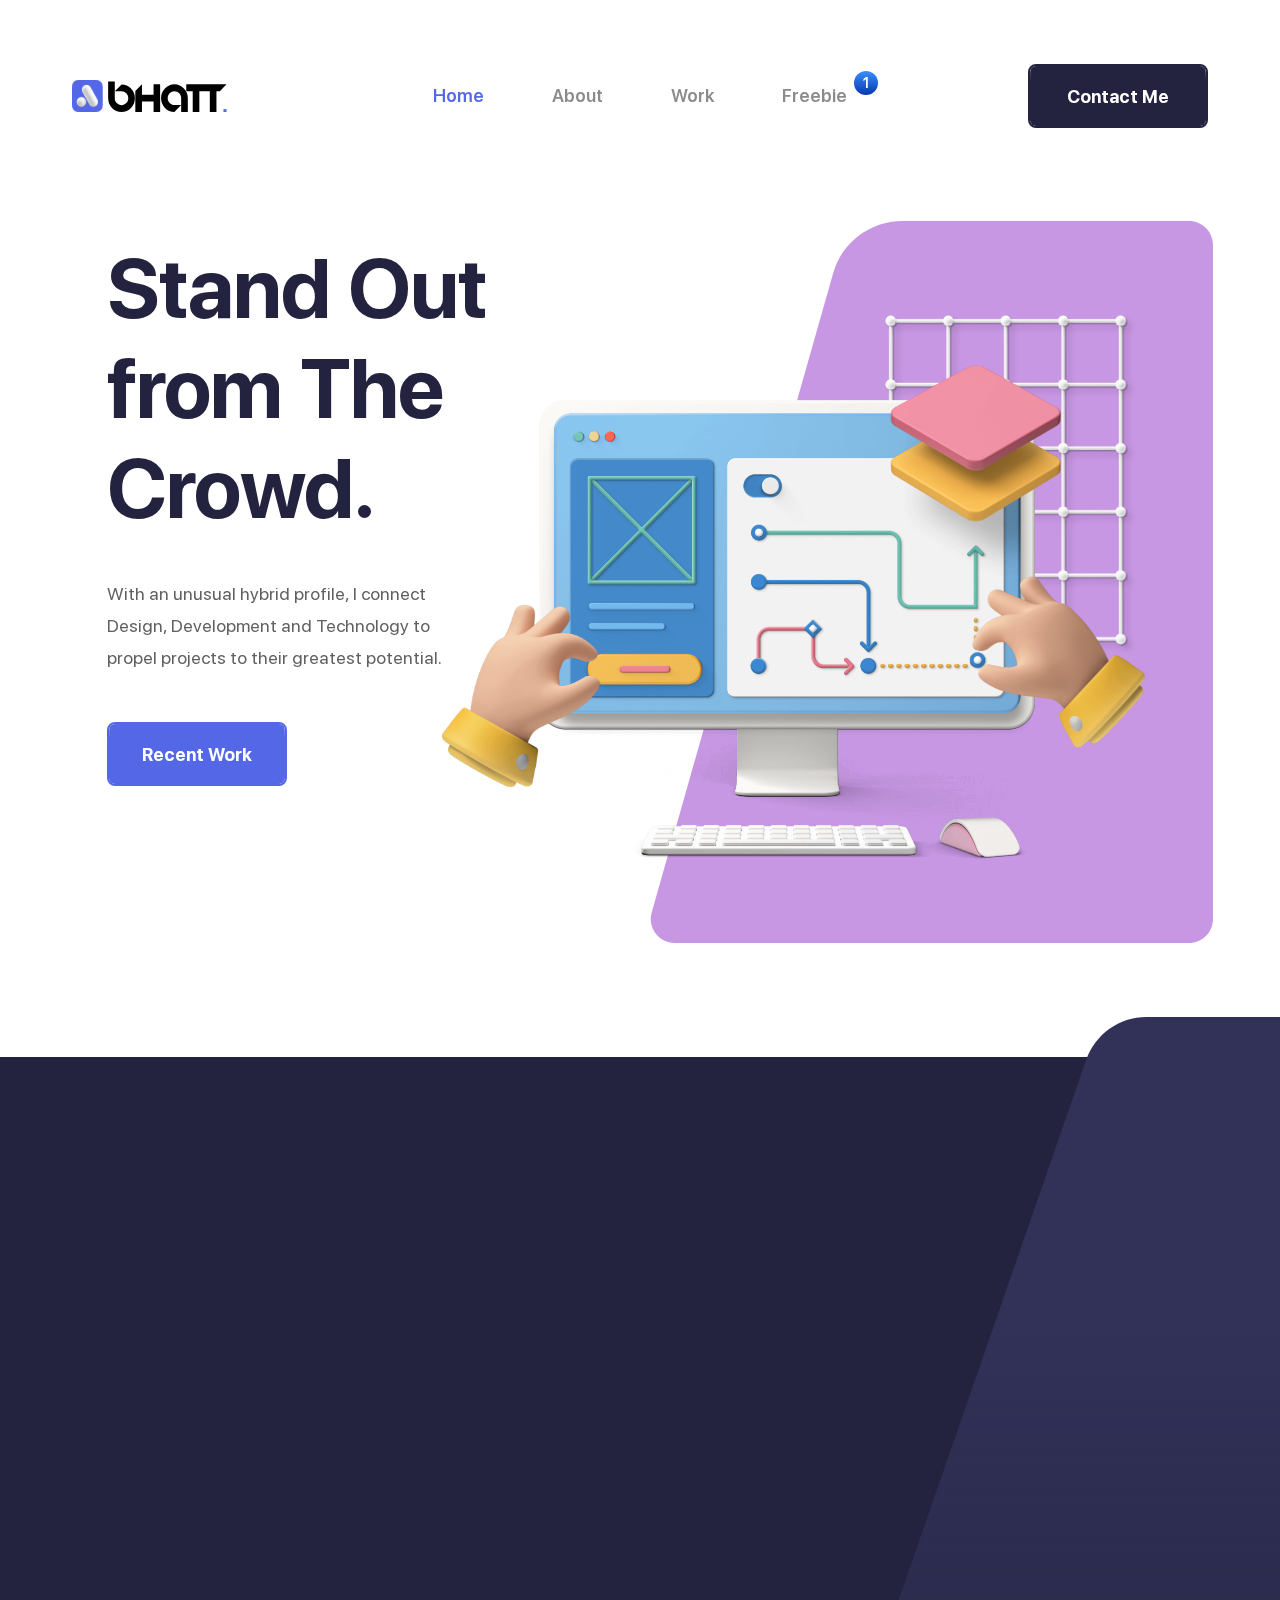
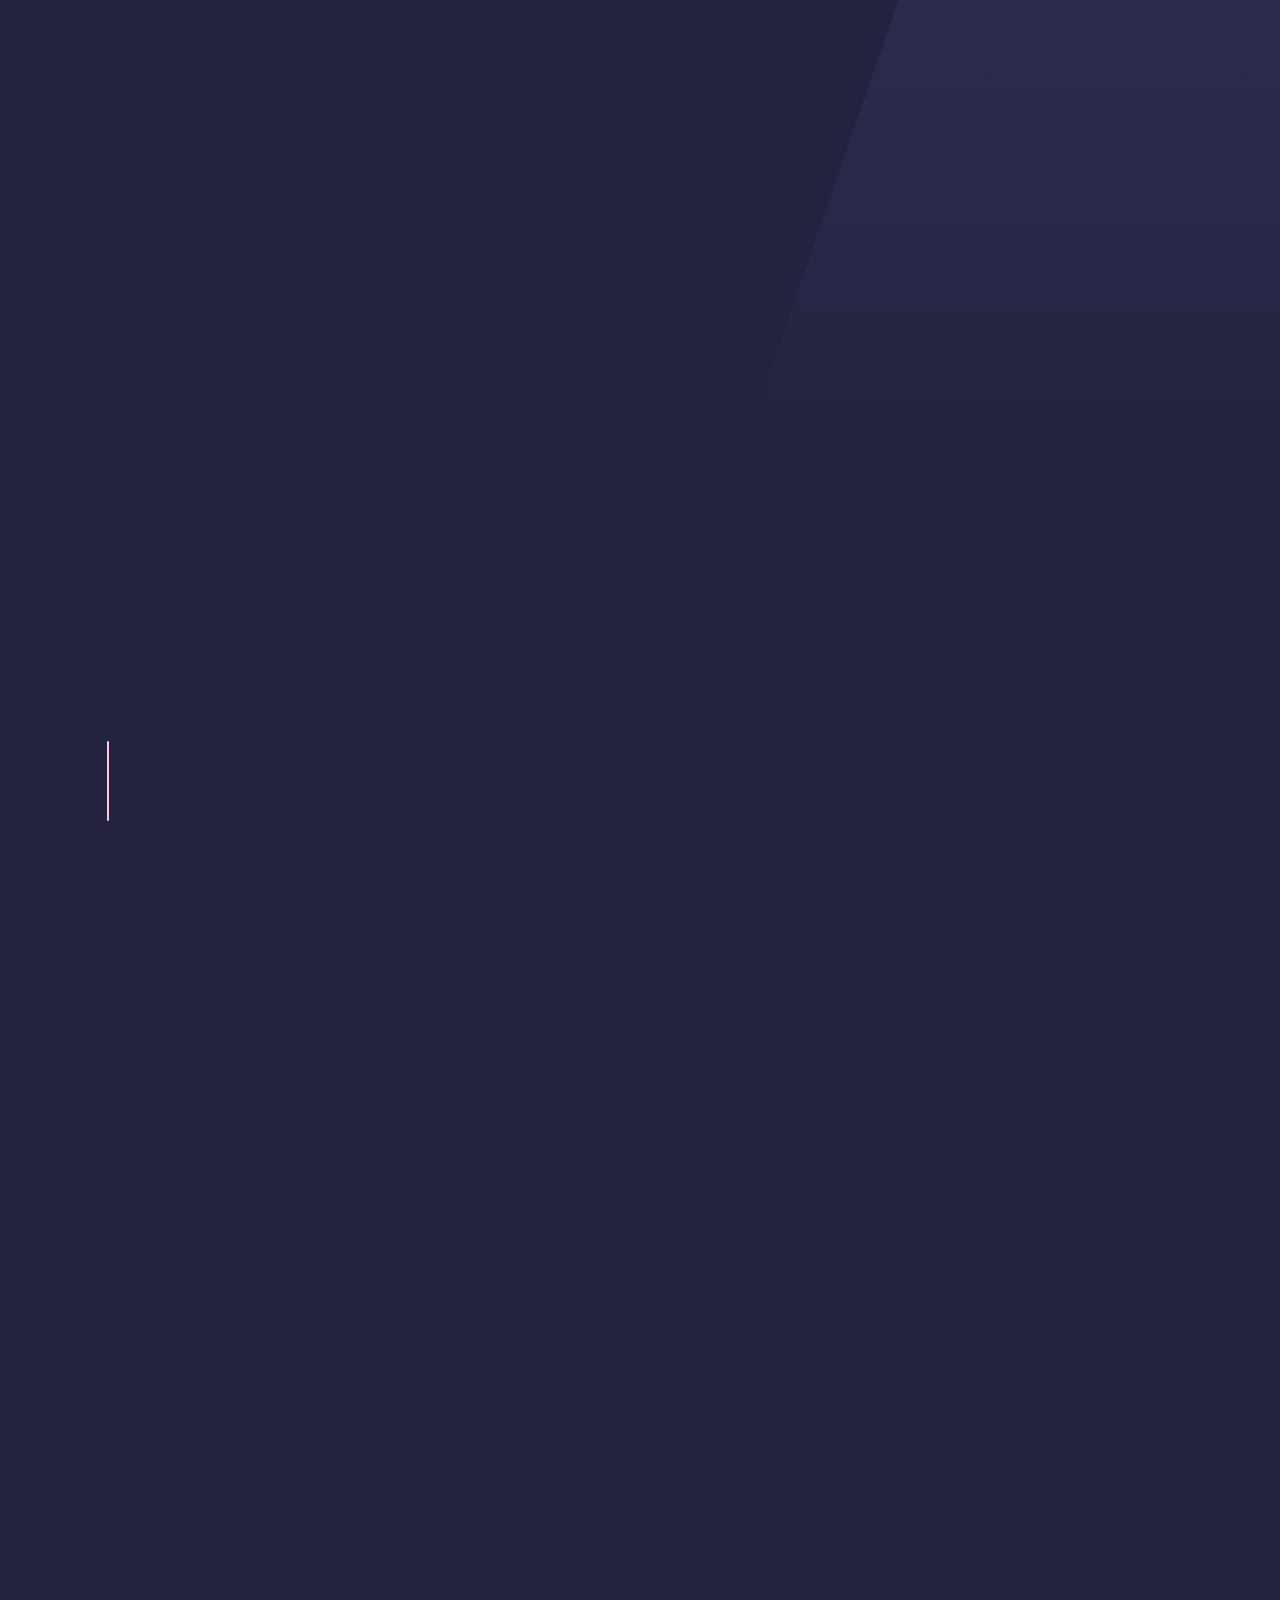
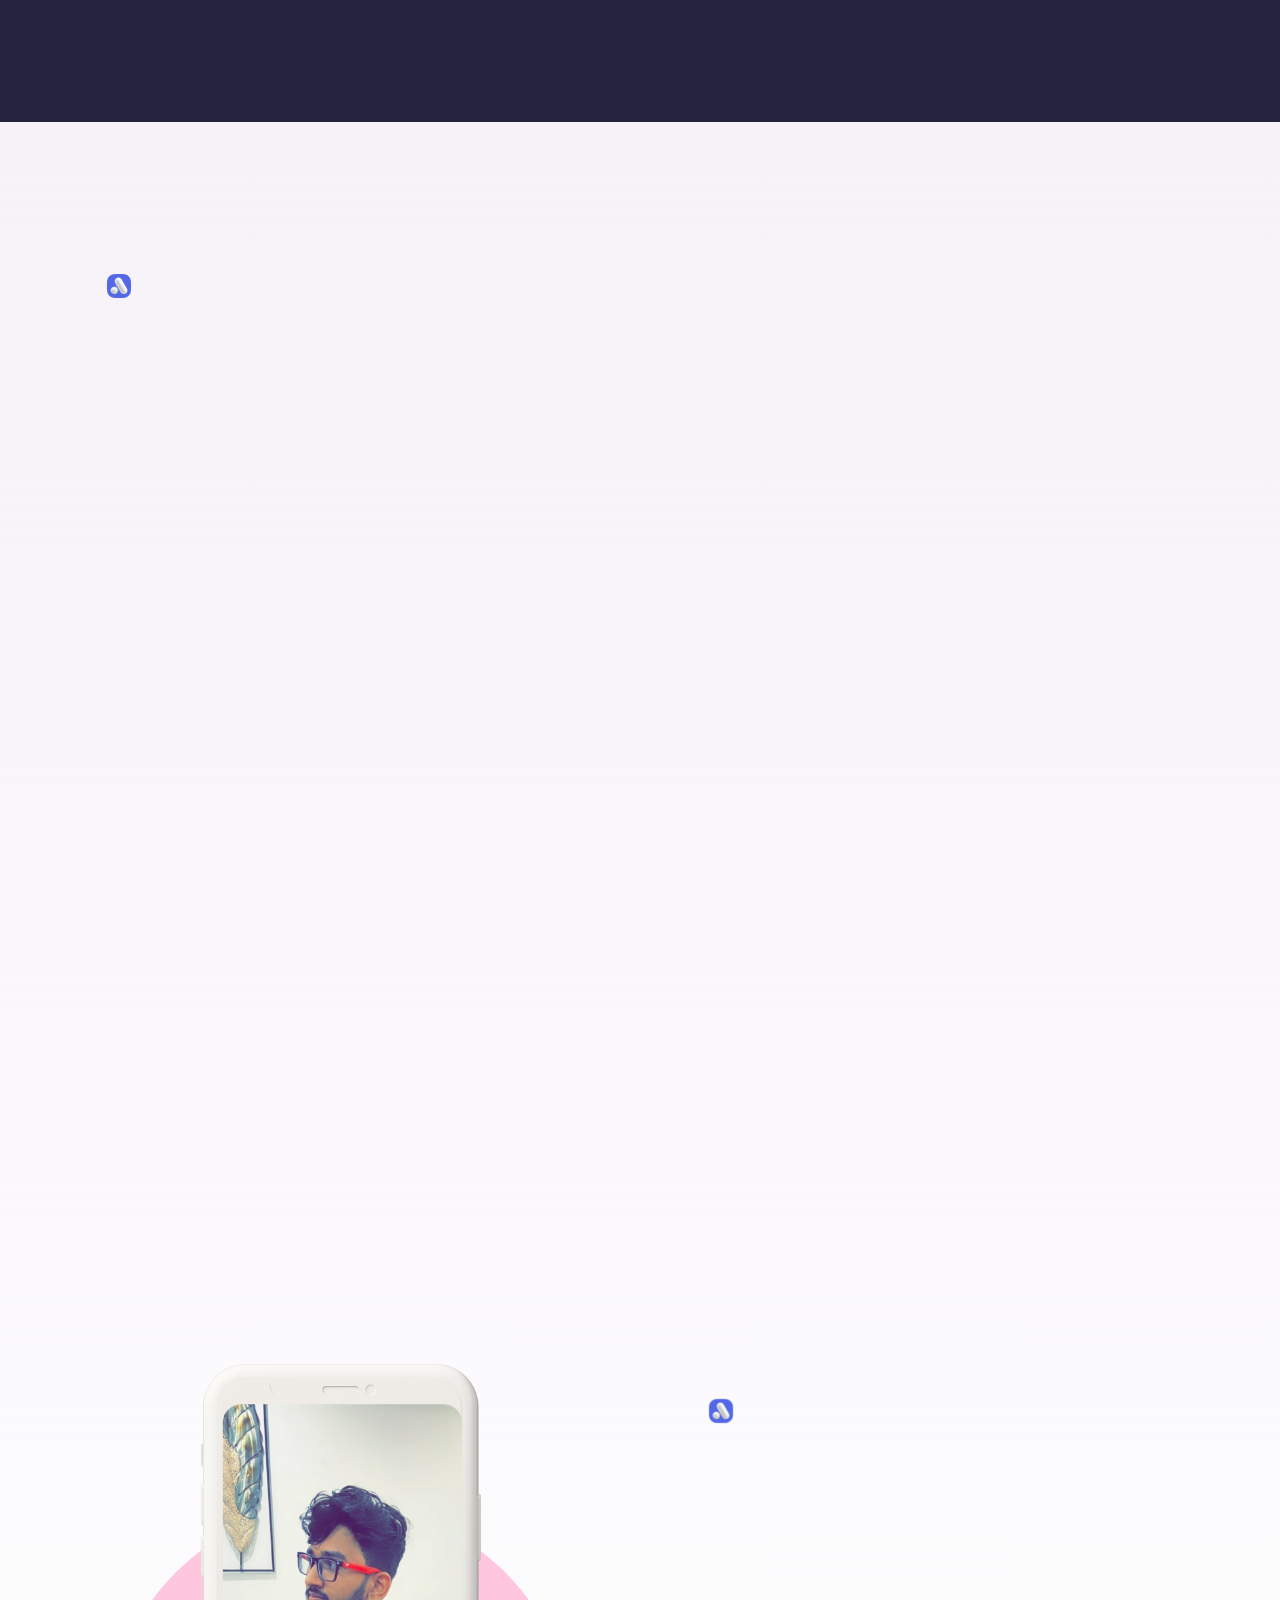
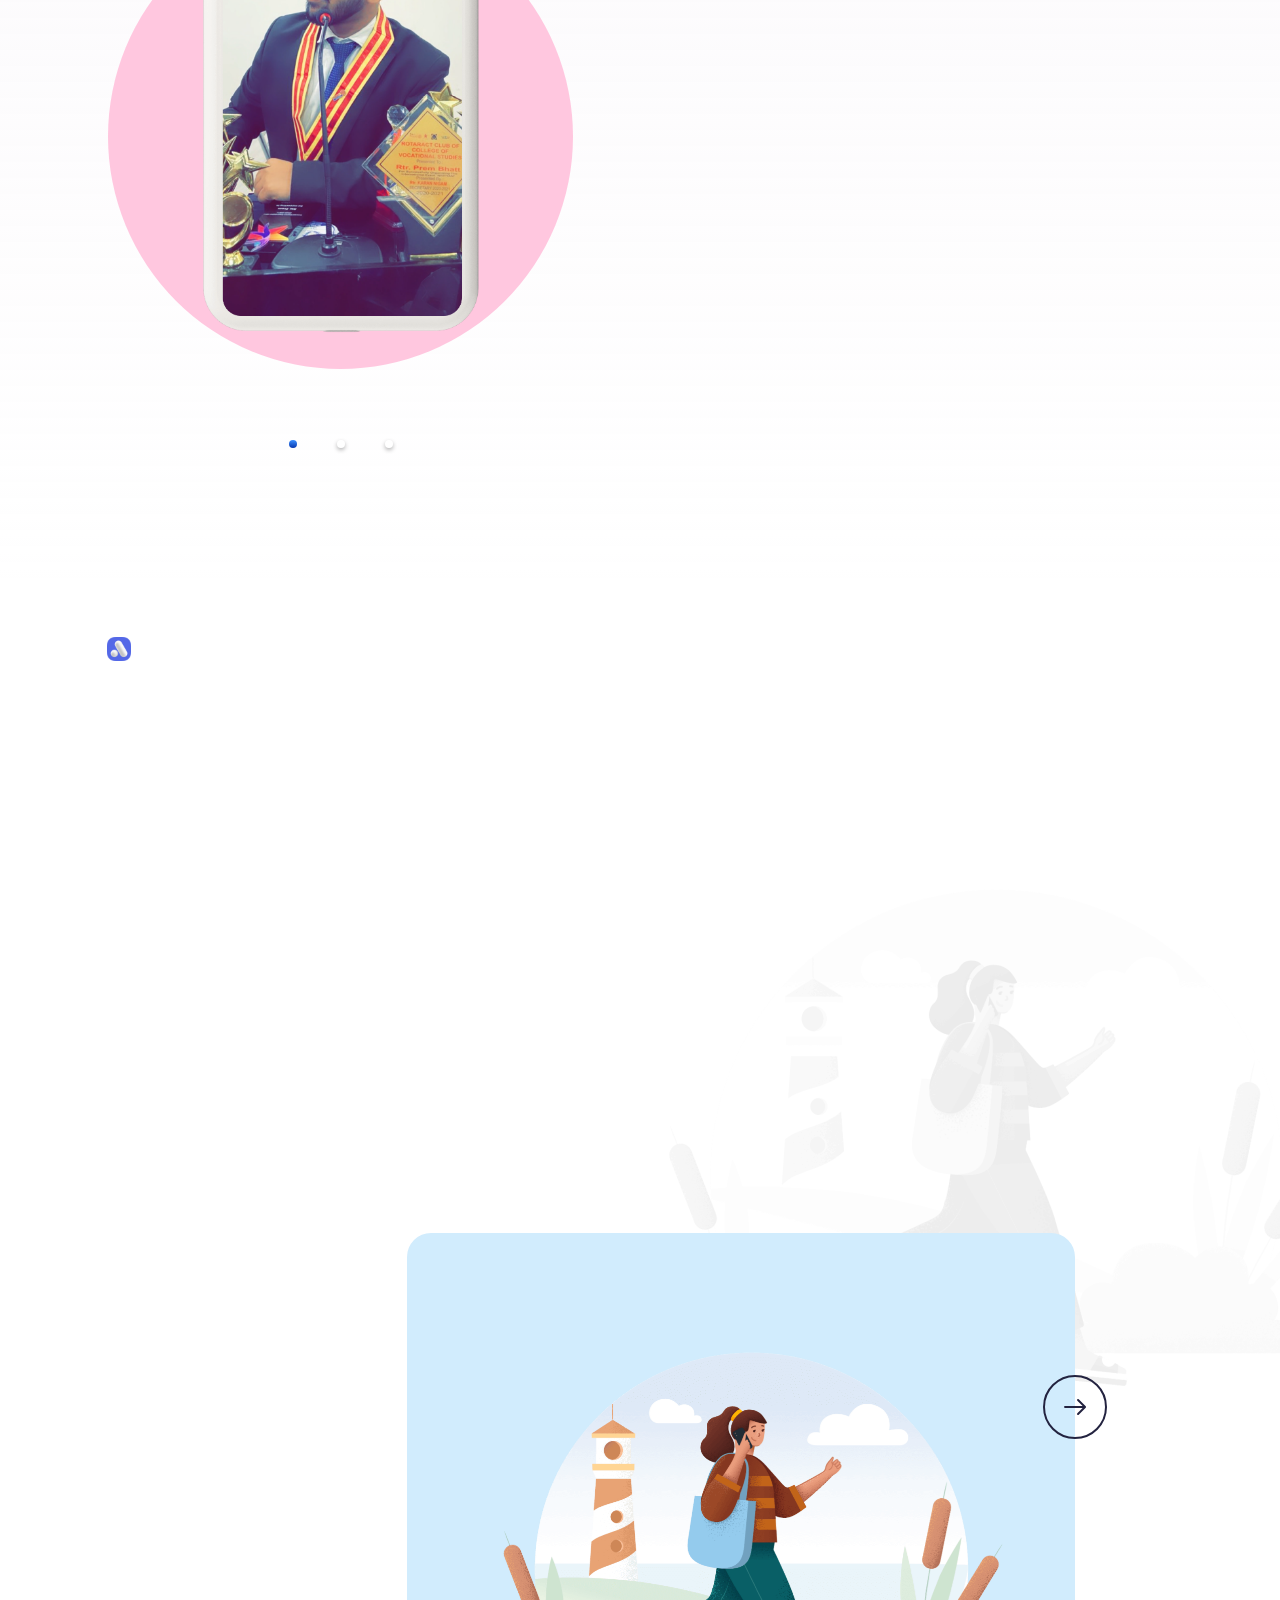
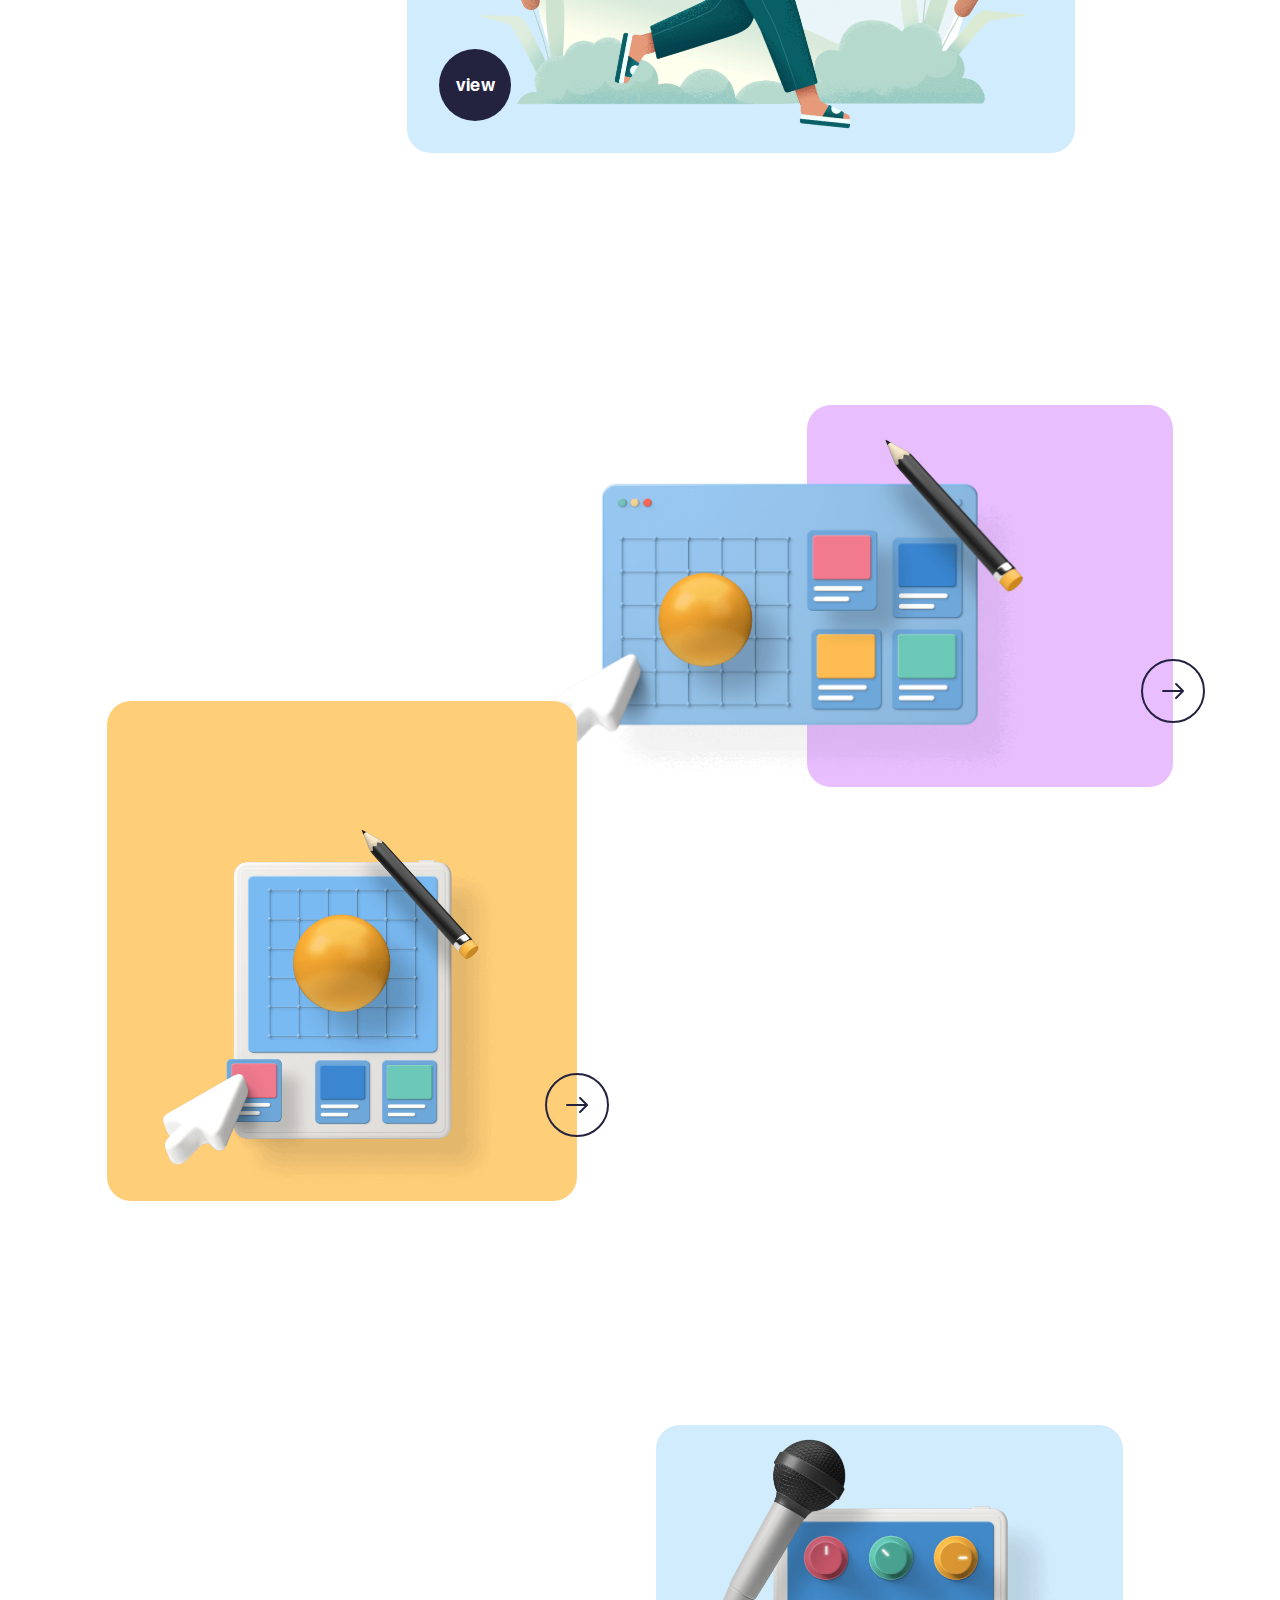
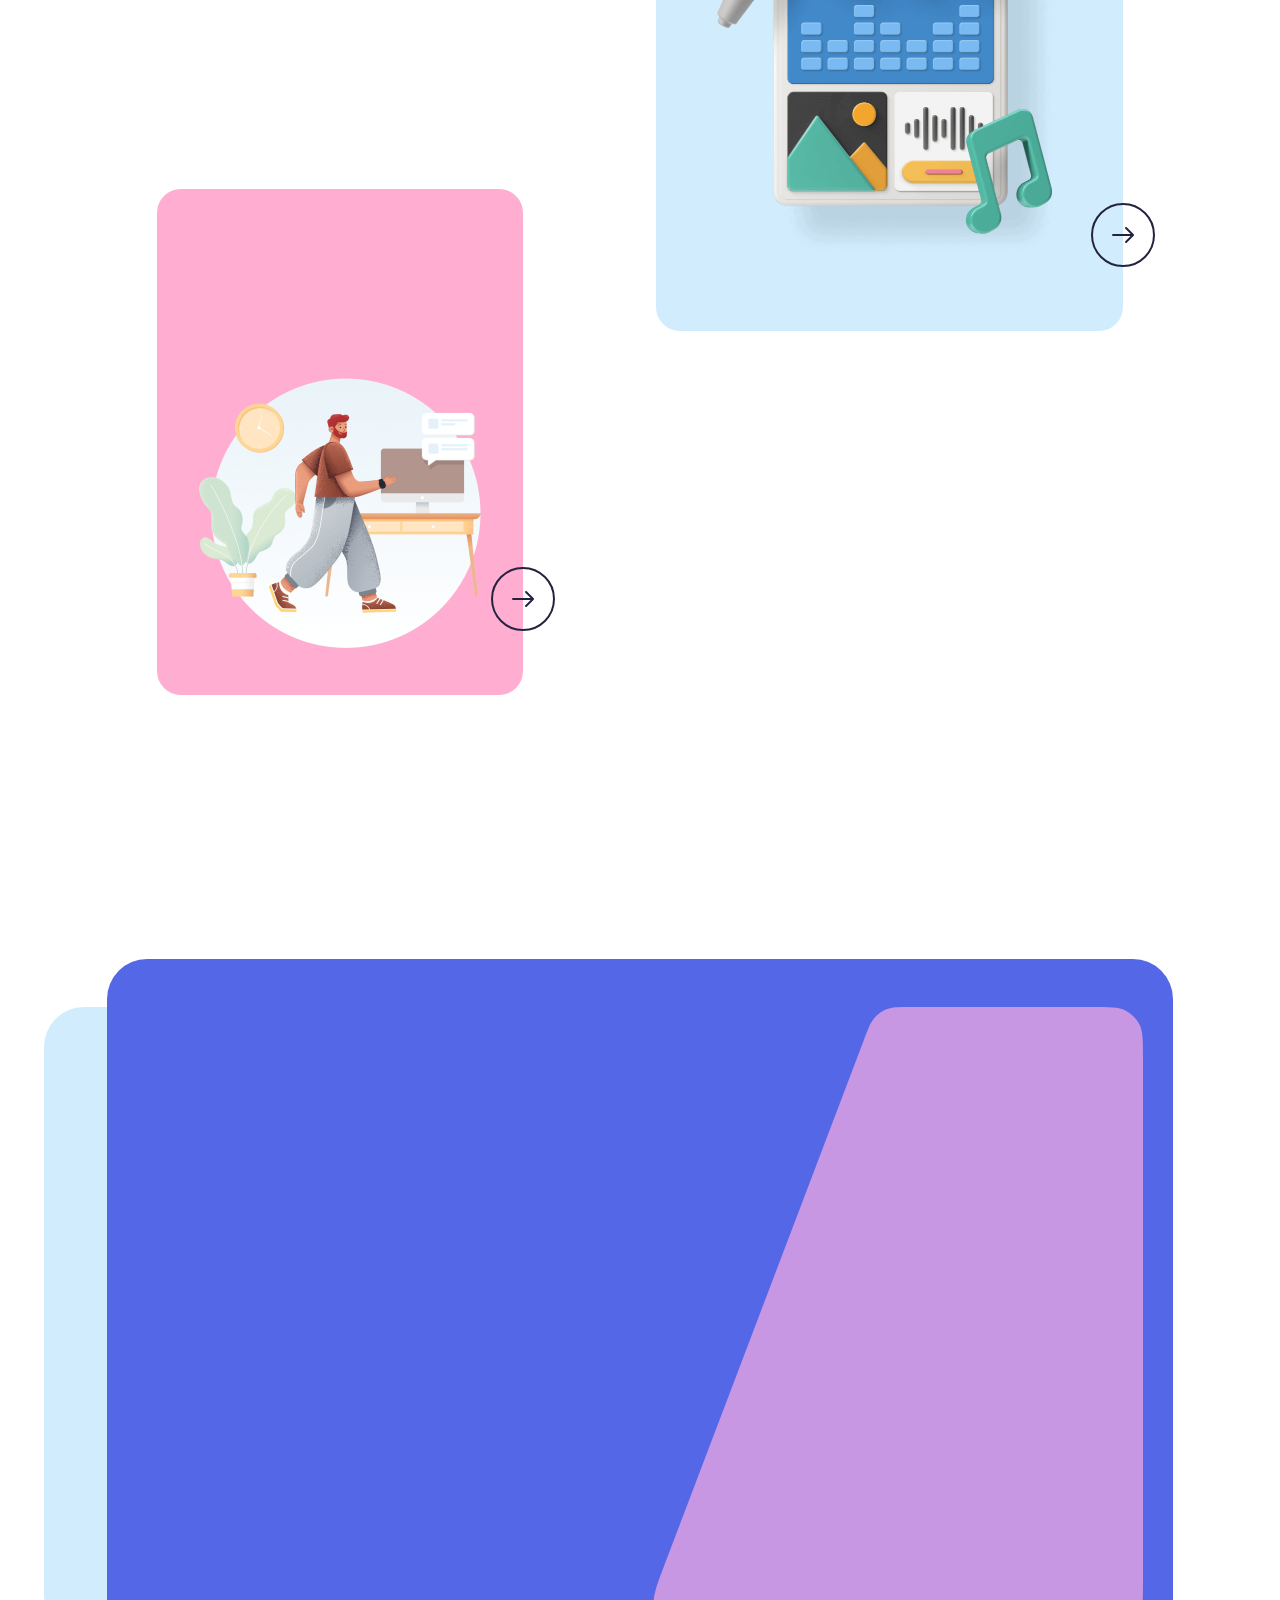
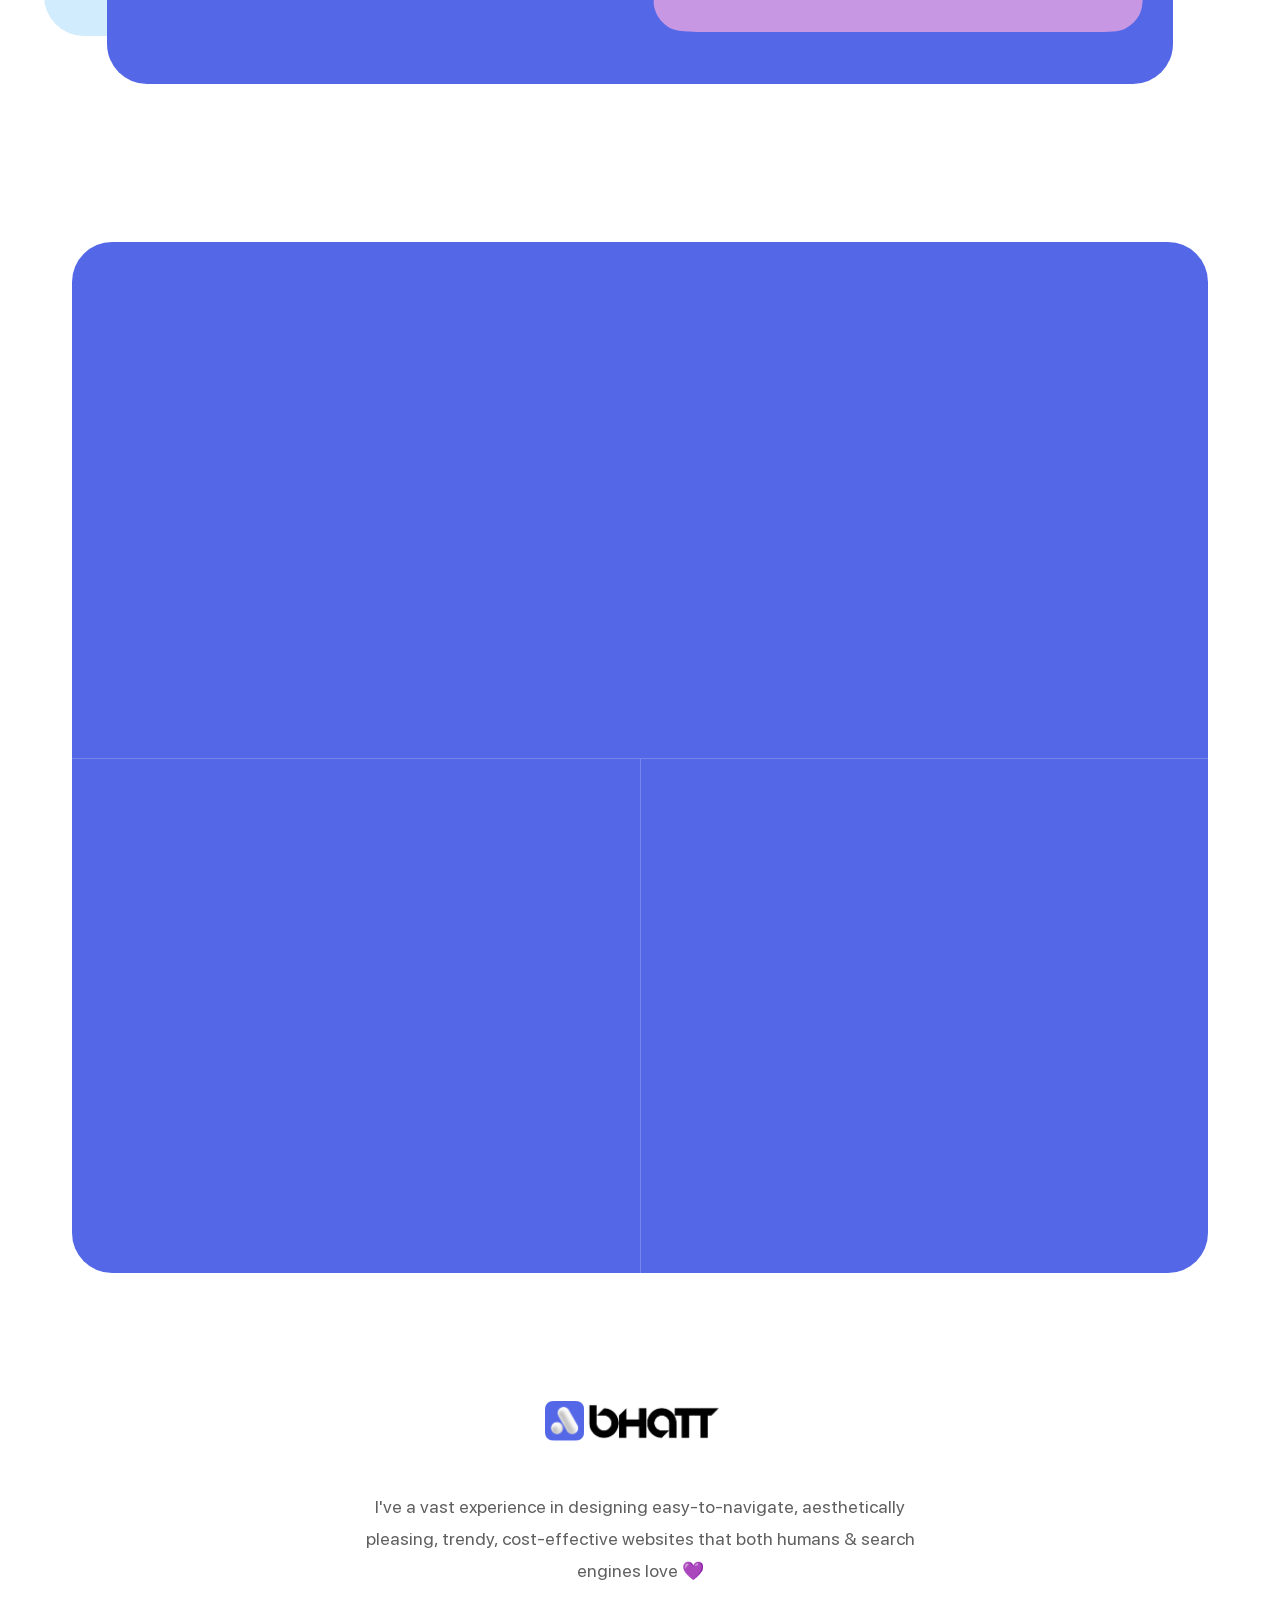
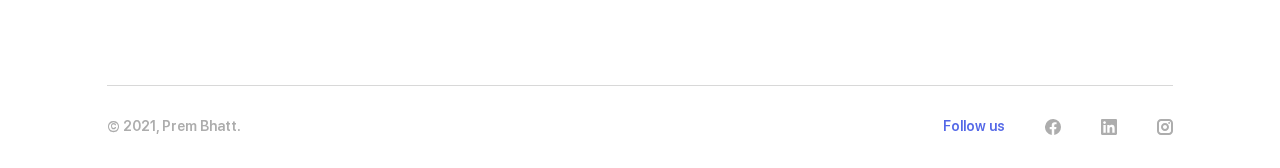
==== commit 3844901d: "redesign4" ====
--- a/index.html
+++ b/index.html
@@ -7,6 +7,7 @@
   <meta http-equiv="X-UA-Compatible" content="IE=Edge">
   <meta name="viewport" content="width=device-width, initial-scale=1, maximum-scale=1.0, user-scalable=no">
   <meta name="format-detection" content="telephone=no">
+  <link rel="shortcut icon" href="img/favicon_16.png" type="image/x-icon">
 
   <link rel="stylesheet" media="all" href="css/app.css">
   <script>
@@ -36,10 +37,9 @@
           <div class="header__wrap js-header-wrap">
             <nav class="header__nav">
               <a class="header__item active" href="index.html">Home</a>
-
-              <a class="header__item js-scroll" href="work.html">About</a>
-              <a class="header__item " href="#">Work</a>
-              <a class="header__item " href="#freebie">Freebie
+              <a class="header__item js-scroll" href="#about_me">About</a>
+              <a class="header__item js-scroll" href="#work">Work</a>
+              <a class="header__item js-scroll" href="#freebie">Freebie
                 <div class="header__counter">1</div>
               </a>
             </nav>
@@ -135,7 +135,7 @@
 
               </div>
             </div>
-            <h2 class="head__title h2" data-aos="animation-scale-y" data-aos-delay="200" >A Full
+            <h2 class="head__title h2" data-aos="animation-scale-y" data-aos-delay="200">A Full
               Stack Developer with
               Marketing background</h2>
           </div>
@@ -185,11 +185,11 @@
           <div class="details__container" data-aos="animation-translate-up">
             <div class="details__inner">
               <div class="details__slider js-details-slider">
-                <div class="details__preview"><img class="details__pic" src="img/about1.svg" alt=""></div>
+                <div class="details__preview"><img class="details__pic" src="img/about2k19.png" alt=""></div>
+                <div class="details__preview"><img class="details__pic" src="img/1626242820071 1.png" alt=""></div>
                 <div class="details__preview"><img class="details__pic" src="img/about2.svg" alt=""></div>
-                <div class="details__preview"><img class="details__pic" src="img/details-pic-3.png" alt=""></div>
                 <div class="details__preview"><img class="details__pic" src="img/about4.png" alt=""></div>
-                <div class="details__preview"><img class="details__pic" src="img/about1.svg" alt=""></div>
+                <div class="details__preview"><img class="details__pic" src="img/2.png" alt=""></div>
               </div>
             </div>
           </div>
@@ -198,12 +198,22 @@
           <div class="details__wrap">
             <h5 class="details__info h5" data-aos="animation-scale-y">Constantly moving ready to experiment new things
             </h5>
-            <div class="details__text" data-aos="animation-scale-y" data-aos-delay="200" style="text-align: justify;"> 
-              <p>My name is Prem Bhatt, I'm a Digital Marketer & Web developer who codes.I’ve worked internationally, in-house, and remotely on projects for leading brands, agencies, startups, and charities. I care deeply about creating world-class, useful, and beautiful products that help people and make a difference. I can be as involved in your project as you need me to be; from the seed of the idea, to sketches, creative direction, design, Search Engine Optimization, Social Media Marketing, system design, and even the front-end and back-end using MERN Stack . </p>
-              <p style="padding-top: 20px;"> PS - I agree that I love to work hard, but I am also a social butterfly and can party all day and night long for two days in a row! I am a great cook too and can stir up my favorite thirty-minute Pasta Dish 😋 in under fifteen minutes.</p>
-            </div>
-            <div class="details__btn" data-aos="animation-scale-y" data-aos-delay="400"><button
-                class="btn btn_primary">Contact Us</button></div>
+            <div class="details__text" data-aos="animation-scale-y" data-aos-delay="200" style="text-align: justify;">
+              <p>My name is Prem Bhatt, I'm a Digital Marketer & Web developer who codes.I’ve worked internationally,
+                in-house, and remotely on projects for leading brands, agencies, startups, and charities. I care deeply
+                about creating world-class, useful, and beautiful products that help people and make a difference. I can
+                be as involved in your project as you need me to be; from the seed of the idea, to sketches, creative
+                direction, design, Search Engine Optimization, Social Media Marketing, system design, and even the
+                front-end and back-end using MERN Stack . </p>
+              <p style="padding-top: 20px;"> PS - I agree that I love to work hard, but I am also a social butterfly and
+                can party all day and night long for two days in a row! I am a great cook too and can stir up my
+                favorite thirty-minute Pasta Dish 😋 in under fifteen minutes.</p>
+            </div>
+            <div class="details__btn" data-aos="animation-scale-y" data-aos-delay="400">
+              <a class="js-scroll" href="#contact_me">
+                <button class="btn btn_primary">Contact Me</button>
+              </a>
+            </div>
           </div>
           <div class="details__counter" data-aos>
             <div class="details__front"></div>
@@ -324,7 +334,7 @@
                   <div class="achievement__preview"><img class="achievement__pic js-parallax" data-scale="1.3"
                       data-orientation="up" src="img/achievement-pic-2.svg" alt=""></div>
                   <div class="achievement__preview"><img class="achievement__pic js-parallax" data-scale="1.4"
-                      data-orientation="down" src="img/achievement-pic-3.png" alt=""></div>
+                      data-orientation="down" src="" alt=""></div>
                 </div>
               </div>
               <div class="achievement__slide">
@@ -354,8 +364,8 @@
                   class="stage__number">03.</span> Achievement</span>
               <div class="stage__logo"><img class="stage__pic" src="img/logo-sm.png" alt=""></div>
             </div>
-            <h5 class="achievement__title h5" data-aos="animation-scale-y" data-aos-delay="200">What separates design
-              from art is that design is meant to be functional.</h5>
+            <h5 class="achievement__title h5" data-aos="animation-scale-y" data-aos-delay="200" >Constantly moving ready
+              to <br> Experiment new things !</h5>
             <div class="achievement__number number" data-aos><span>6</span><span>3</span></div>
             <div class="achievement__info h6" data-aos="animation-scale-y" data-aos-delay="600">
               <span>😎</span>Successful Projects
@@ -373,7 +383,8 @@
               <div class="stage__logo"><img class="stage__pic" src="img/logo-sm.png" alt=""></div>
             </div>
             <h2 class="head__title title" data-aos="animation-scale-y" data-aos-delay="200">SELECTED WORK!</h2>
-            <div class="head__text" data-aos="animation-scale-y" data-aos-delay="400" style="text-align: justify;">My portfolio covers a wide angle
+            <div class="head__text" data-aos="animation-scale-y" data-aos-delay="400" style="text-align: justify;">My
+              portfolio covers a wide angle
               of collaborations with large and small companies. A few examples of my work are below, however many of my
               projects are unavailable due to Non Disclosure Agreements (NDAs).
             </div>
@@ -384,8 +395,10 @@
         <div class="projects__body">
           <div class="projects__desc">
             <div class="projects__category category" data-aos="animation-scale-y">Featured Product</div>
-            <h4 class="projects__info h4" data-aos="animation-scale-y" data-aos-delay="200" >Notion Kit : All-in-one Hub for managing your freelance projects</h4>
-            <div class="projects__text" data-aos="animation-scale-y" data-aos-delay="400" style="text-align: justify;">This template will help you in
+            <h4 class="projects__info h4" data-aos="animation-scale-y" data-aos-delay="200">Notion Kit : All-in-one Hub
+              for managing your freelance projects</h4>
+            <div class="projects__text" data-aos="animation-scale-y" data-aos-delay="400" style="text-align: justify;">
+              This template will help you in
               operating and logging everything at a place. From Discovery Calls to Client and Projects records,
               everything is here.</div><a class="projects__arrow arrow" data-aos="animation-scale-y"
               data-aos-delay="600" href="case.html">
@@ -530,7 +543,7 @@
           <div class="talent__wrap">
             <div class="talent__stage stage" data-aos="animation-translate-right"><span class="stage__number">05.</span>
               Freelancing Area</div>
-            <h2 class="talent__title h2" data-aos="animation-scale-y" data-aos-offset="200">Notion Template for
+            <h2 class="talent__title h2" data-aos="animation-scale-y" data-aos-offset="200">Free Notion Template for
               Freelancers
 
             </h2>
@@ -554,7 +567,8 @@
               <img class="about__pic" src="img/logo-sm-pink.png" alt="" />
             </div>
             <div class="about__hello" data-aos="animation-scale-y" data-aos-offset="200"><span>👋</span> Say hello</div>
-            <h5 class="about__info h5" data-aos="animation-scale-y" data-aos-offset="400">Let me impress you with the best possible experience for the lowest possible price.
+            <h5 class="about__info h5" data-aos="animation-scale-y" data-aos-offset="400">Let me impress you with the
+              best possible experience for the lowest possible price.
             </h5>
           </div>
           <div class="about__row">
